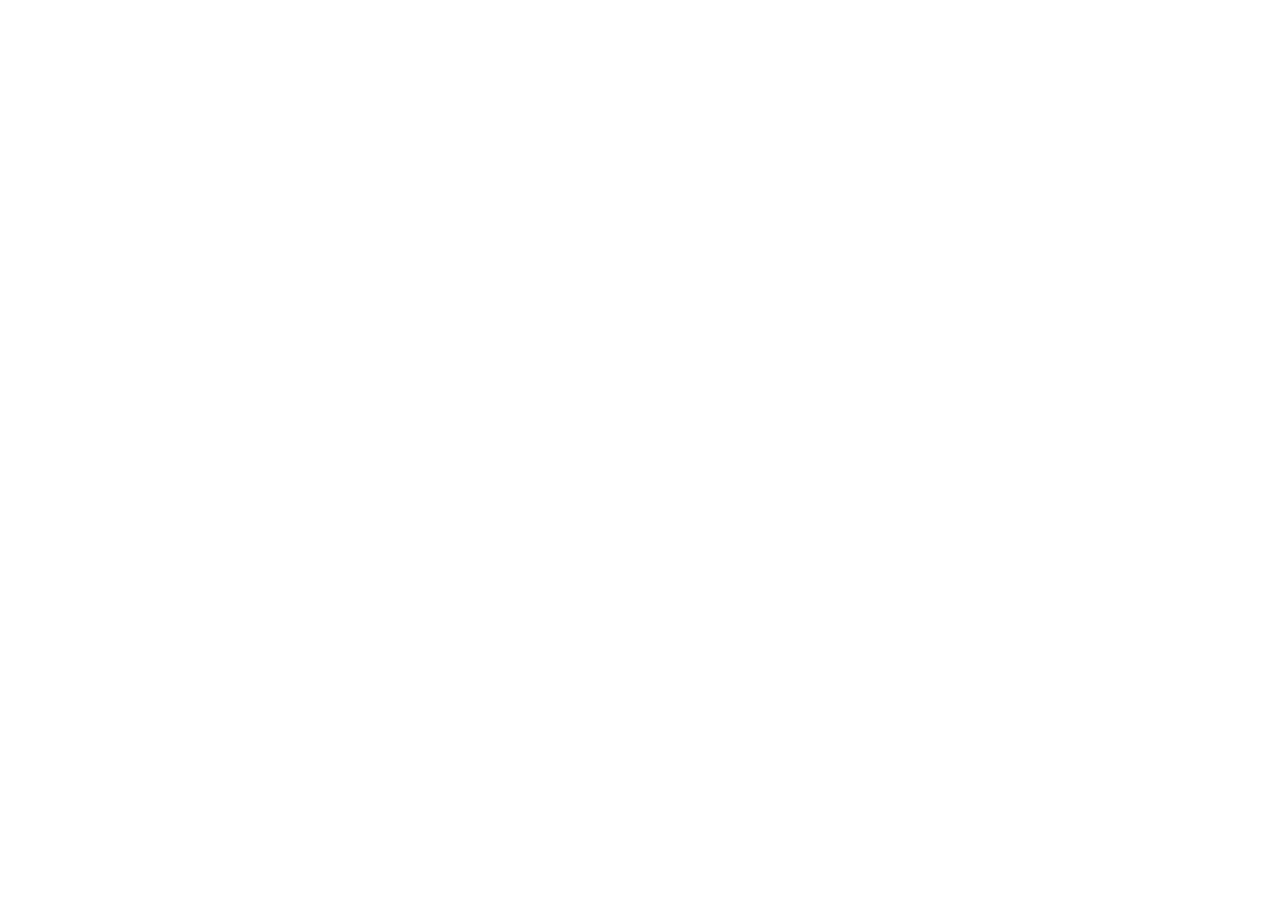
==== index.html @ 905282e5 "update" ====
<!DOCTYPE html>
<html lang="en">
<head>
    <meta charset="UTF-8">
    <meta name="viewport" content="width=device-width, initial-scale=1.0">
    <title>WayFinder</title>
    <link rel="stylesheet" href="index.css">
   <link rel="icon"
        type="image/png"
        href="/WayFinder/ImgLab/Favicon.png">
    <link rel="preconnect" href="https://fonts.googleapis.com">
<link rel="preconnect" href="https://fonts.gstatic.com" crossorigin>
<link href="https://fonts.googleapis.com/css2?family=Courgette&family=Libre+Baskerville:ital,wght@0,400..700;1,400..700&family=Oswald:wght@200..700&family=Playwrite+GB+J:ital,wght@0,100..400;1,100..400&family=Plus+Jakarta+Sans:ital,wght@0,200..800;1,200..800&family=Poppins:ital,wght@0,100;0,200;0,300;0,400;0,500;0,600;0,700;0,800;0,900;1,100;1,200;1,300;1,400;1,500;1,600;1,700;1,800;1,900&family=Roboto:ital,wght@0,100..900;1,100..900&family=Source+Code+Pro:ital,wght@0,200..900;1,200..900&display=swap" rel="stylesheet">      

</head>
<body>
    <header>
        
    </header>

    
</body>
</html>
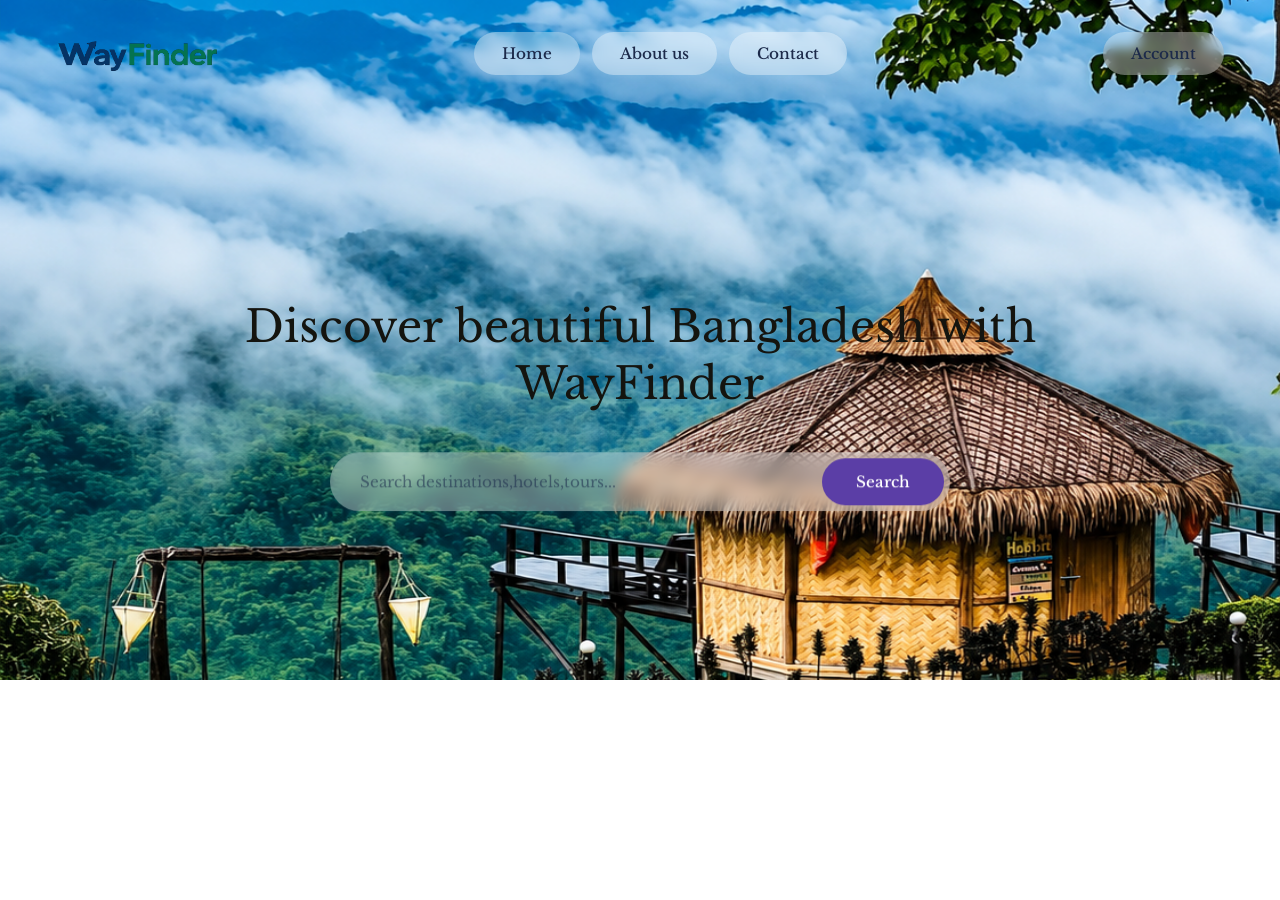
==== commit 02d0a701: "update" ====
--- a/index.html
+++ b/index.html
@@ -15,7 +15,30 @@
 </head>
 <body>
     <header>
+        <section class="hero">
+        <img src="ImgLab/HeroWayFinder.png" alt="Hero Image" class="hero-image">
+        <nav class="navbar">
+            <div class="logo">
+                <img src="ImgLab/WayFinder.png">
+            </div>
+            <ul class="nav-links">
+                <li><a href="#" class="active">Home</a></li>
+                <li><a href="#">About us</a></li>
+                <li><a href="#">Contact</a></li>
+                
+            </ul>
+            <a href="#" class="account-btn">Account</a>
+        </nav>
+
+        <div class="hero-content">
+        <h1>Discover beautiful Bangladesh with WayFinder</h1>
+        <form class="search-bar">
+         <input type="text" placeholder="Search destinations,hotels,tours...">
+         <button type="submit">Search</button>
+        </form>
+        </div>
         
+        </section>
     </header>
 
     
--- a/index.css
+++ b/index.css
@@ -0,0 +1,177 @@
+*
+{
+    margin: 0;
+    padding: 0;
+    box-sizing: border-box;
+}
+body
+{
+ font-family: "Libre Baskerville", serif;
+}
+
+.hero
+{
+   position: relative;
+   width: 100%; 
+   height: 90vh;
+   min-height: 620px;
+   overflow: hidden;
+}
+
+.hero-image
+{
+    width: 100%;
+    height: 680px;
+    object-position: center 50%;
+    display: block;
+}
+
+.navbar
+{
+  position:absolute;
+  top:0;
+  left: 0;
+  width: 100%;
+  display: flex; 
+  align-items: center; 
+  justify-content: space-between;
+  padding: 32px 56px;
+  z-index:10;
+  
+}
+
+.logo 
+{
+ display: flex;
+ align-items: center;
+ 
+}
+
+.logo img
+{
+ height: 36px;
+ width: auto;
+ display: block;
+}
+.nav-links
+{
+ display: flex;
+ align-items: center;
+ gap:12px;
+list-style: none;
+}
+.nav-links li a
+{
+ display: inline-block;
+ padding: 12px 28px;
+ border-radius: 999px;
+ background:rgba(255,255,255,0.35);
+ backdrop-filter: blur(6px);
+ -webkit-backdrop-filter: blur(6px);
+ color: #1c2a4a;
+ text-decoration: none;
+font-family: "Libre Baskerville", serif;
+font-weight: 500;
+font-size: 0.95rem;
+transition:background 0.25s ease;
+}
+.nav-links li a:hover
+{
+    background: rgba(255,255,255,0.55);
+}
+
+.nav-links li a:active
+{
+    background: rgba(255,255,255,0.55);
+}
+.account-btn
+{
+  display: inline-block;
+ padding: 12px 28px;
+ border-radius: 999px;
+ background:rgba(255,255,255,0.35);
+ backdrop-filter: blur(6px);
+ -webkit-backdrop-filter: blur(6px);
+ color: #1c2a4a;
+ text-decoration: none;
+font-family: "Libre Baskerville", serif;
+font-weight: 500;
+font-size: 0.95rem;
+transition:background 0.25s ease;
+}
+.account-btn:hover
+{
+   background: rgba(255,255,255,0.55);
+}
+.hero-content
+{ 
+  position: absolute;
+  top:50%;
+  left:50%;
+  transform: translate(-50%,-50%);
+  width: 100%;
+ max-width: 900px;
+ text-align: center;
+ padding: 0 24px;
+ z-index: 5;
+
+
+}
+.hero-content h1
+{
+ font-family: "Libre Baskerville", serif;
+ color: #14140f;
+ font-weight: 400;
+ font-size: 2.75rem;
+ line-height: 1.3;
+ margin-bottom: 40px;
+
+}
+.search-bar
+{
+  display: flex;
+  align-items: center;
+  max-width: 620px;
+  margin: 0 auto;
+  background:rgba(255,255,255,0.35);
+ backdrop-filter: blur(8px);
+ -webkit-backdrop-filter: blur(8px);
+ border-radius: 999px;
+ padding:6px;
+ 
+}
+.search-bar input
+{
+ flex: 1;
+ border:none;
+ outline: none;
+ background: transparent;
+ padding: 14px 24px;
+ font-family: "Libre Baskerville", serif;
+font-size: 0.95rem;
+color:#1c2a4a;
+}
+.search-bar input::placeholder
+{
+    color: rgba(28,42,74,0.55);
+}
+
+.search-bar button
+{
+    border: none;
+    cursor: pointer;
+    background:#5b3ea6;
+    color: #ffffff;
+    font-family: "Libre Baskerville", serif;
+    font-weight: 500;
+    font-size:0.95rem;
+    padding: 14px 34px;
+    border-radius: 999px; 
+    transition:background 0.25s ease;
+    
+}
+
+.search-bar button:hover
+{
+    background-color: #4d3390;
+}
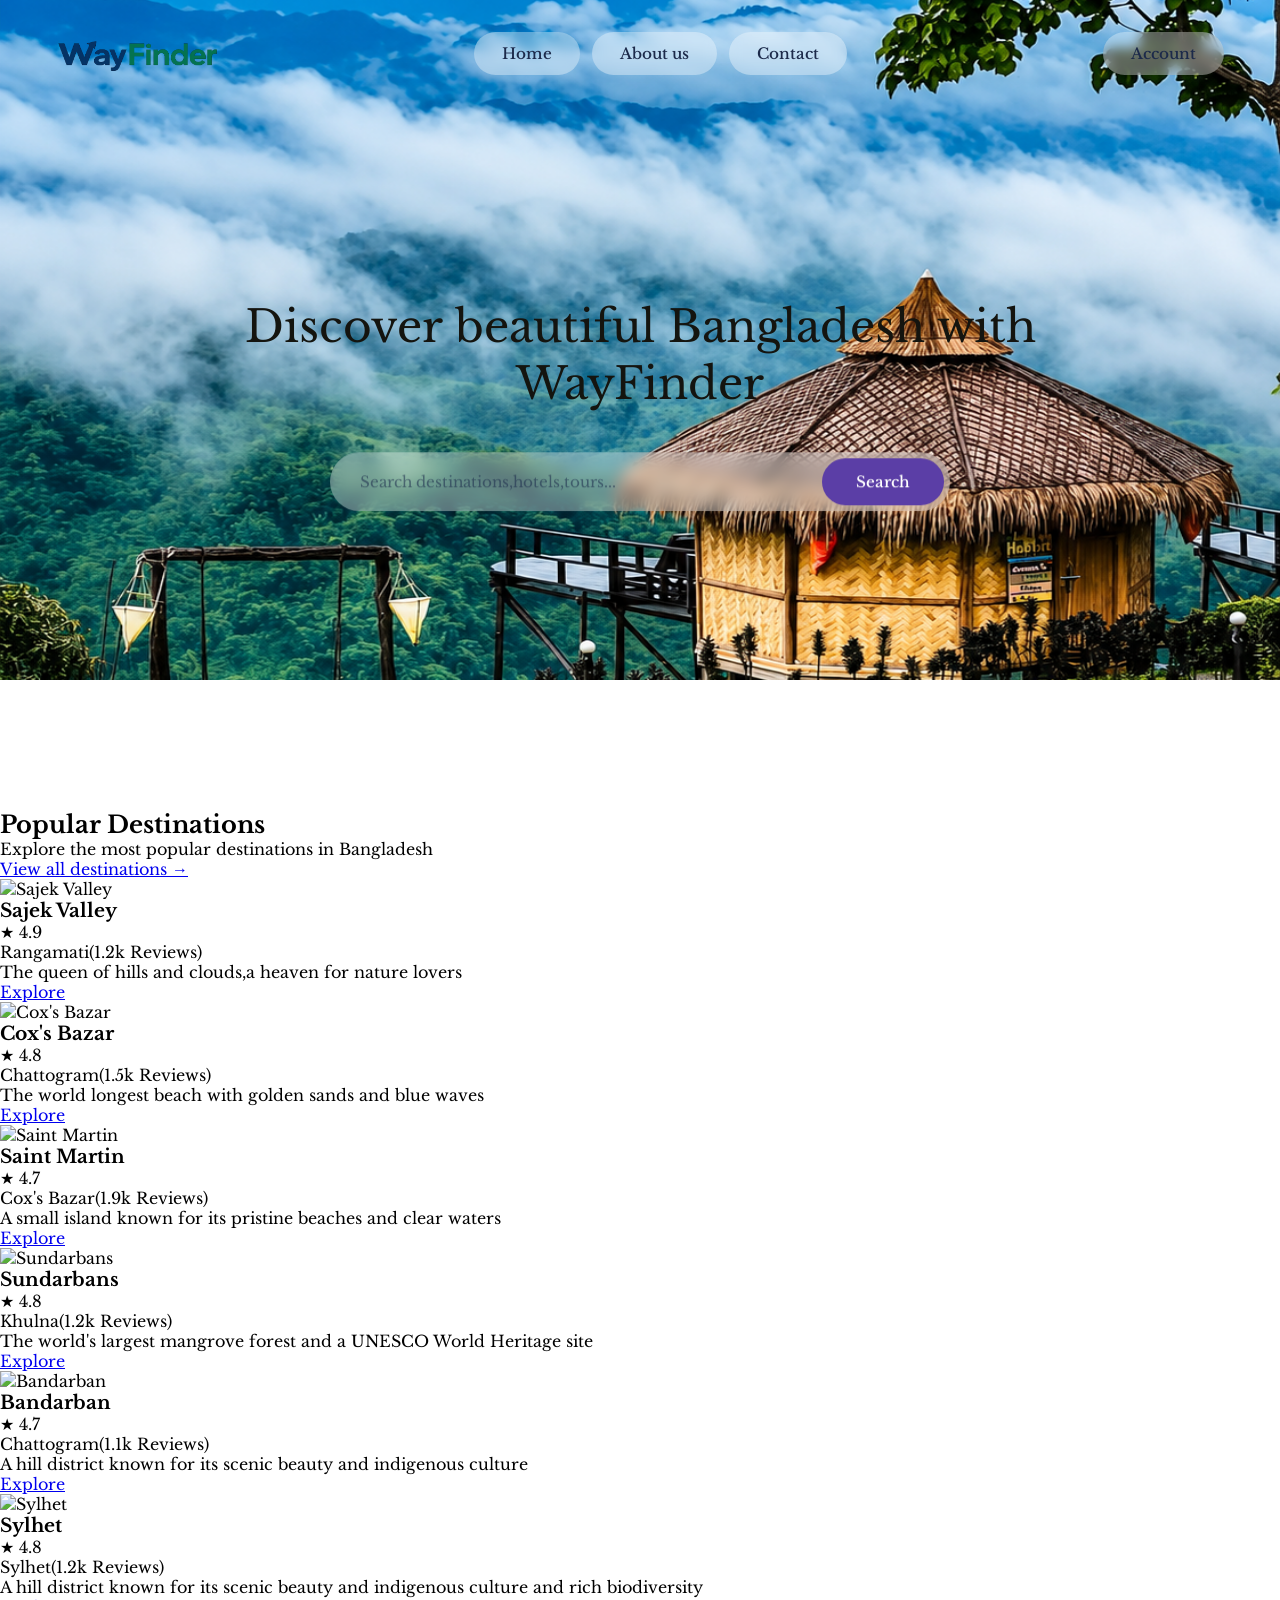
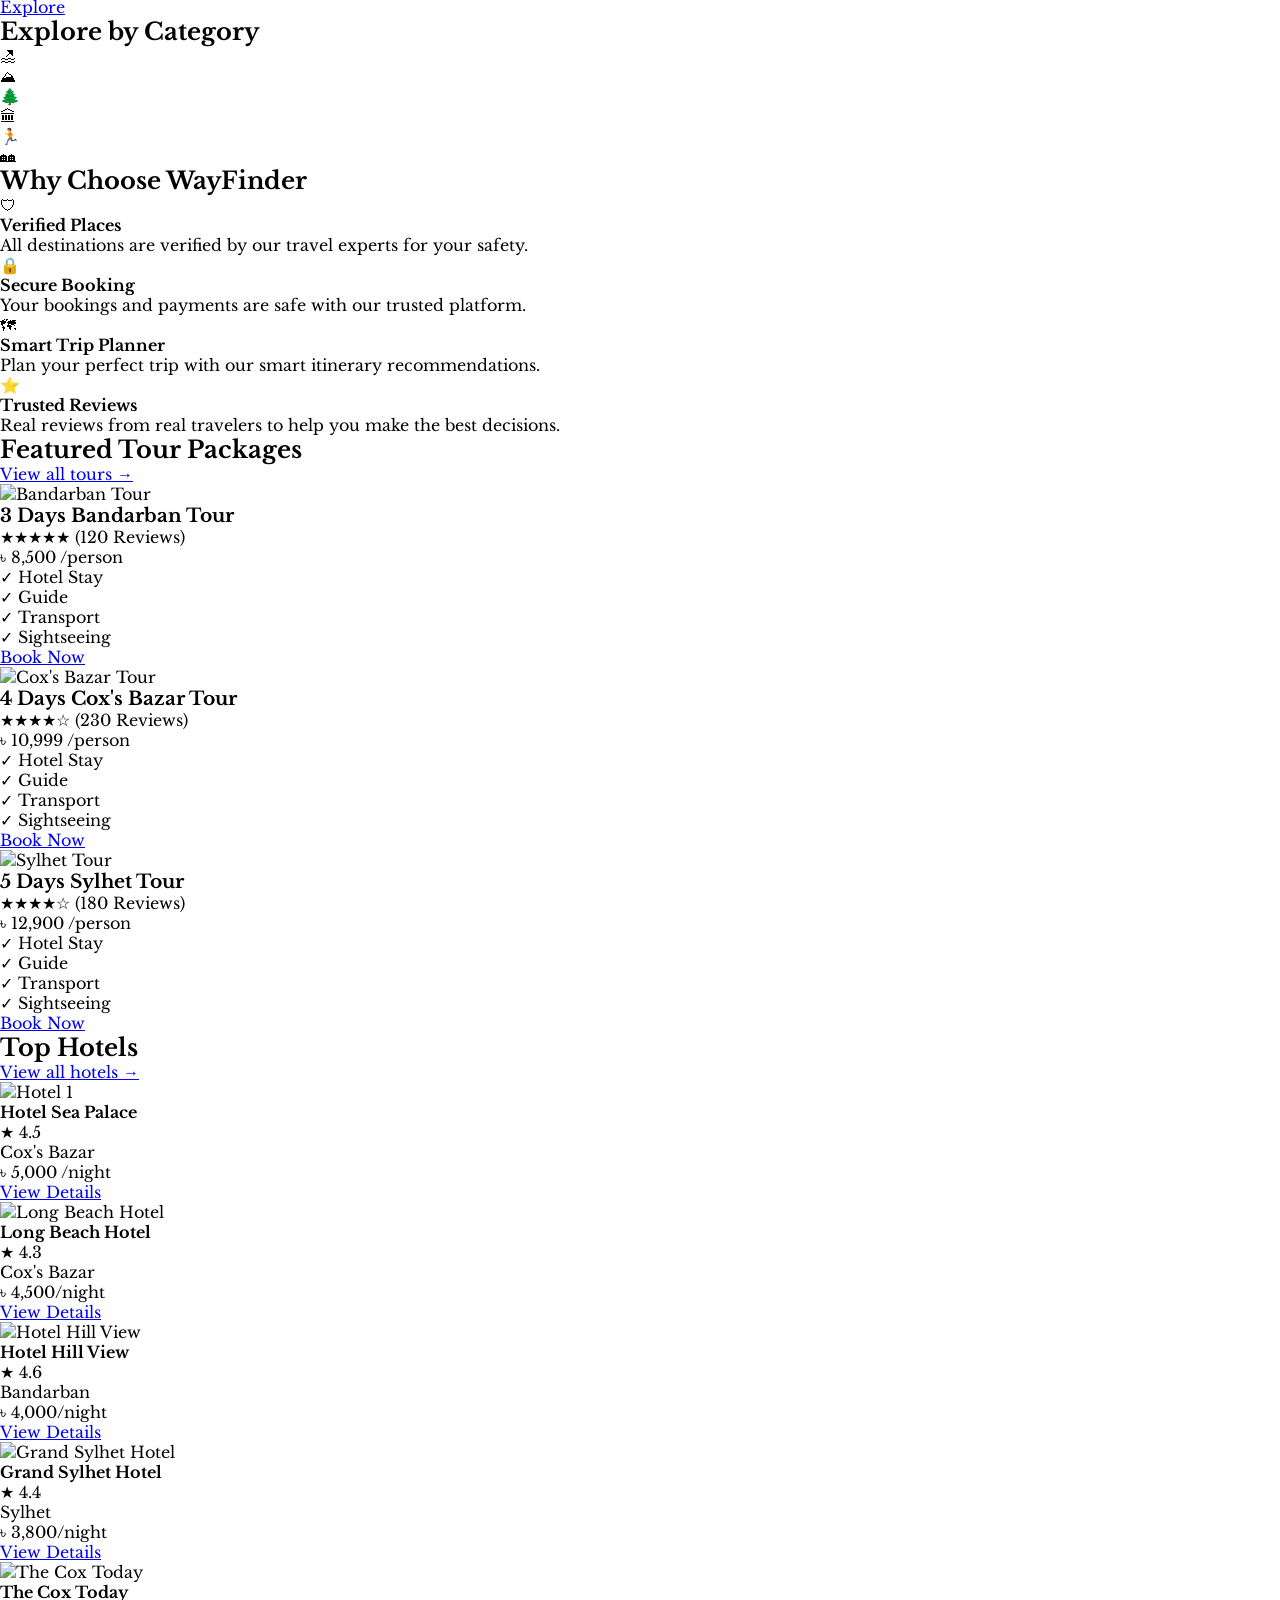
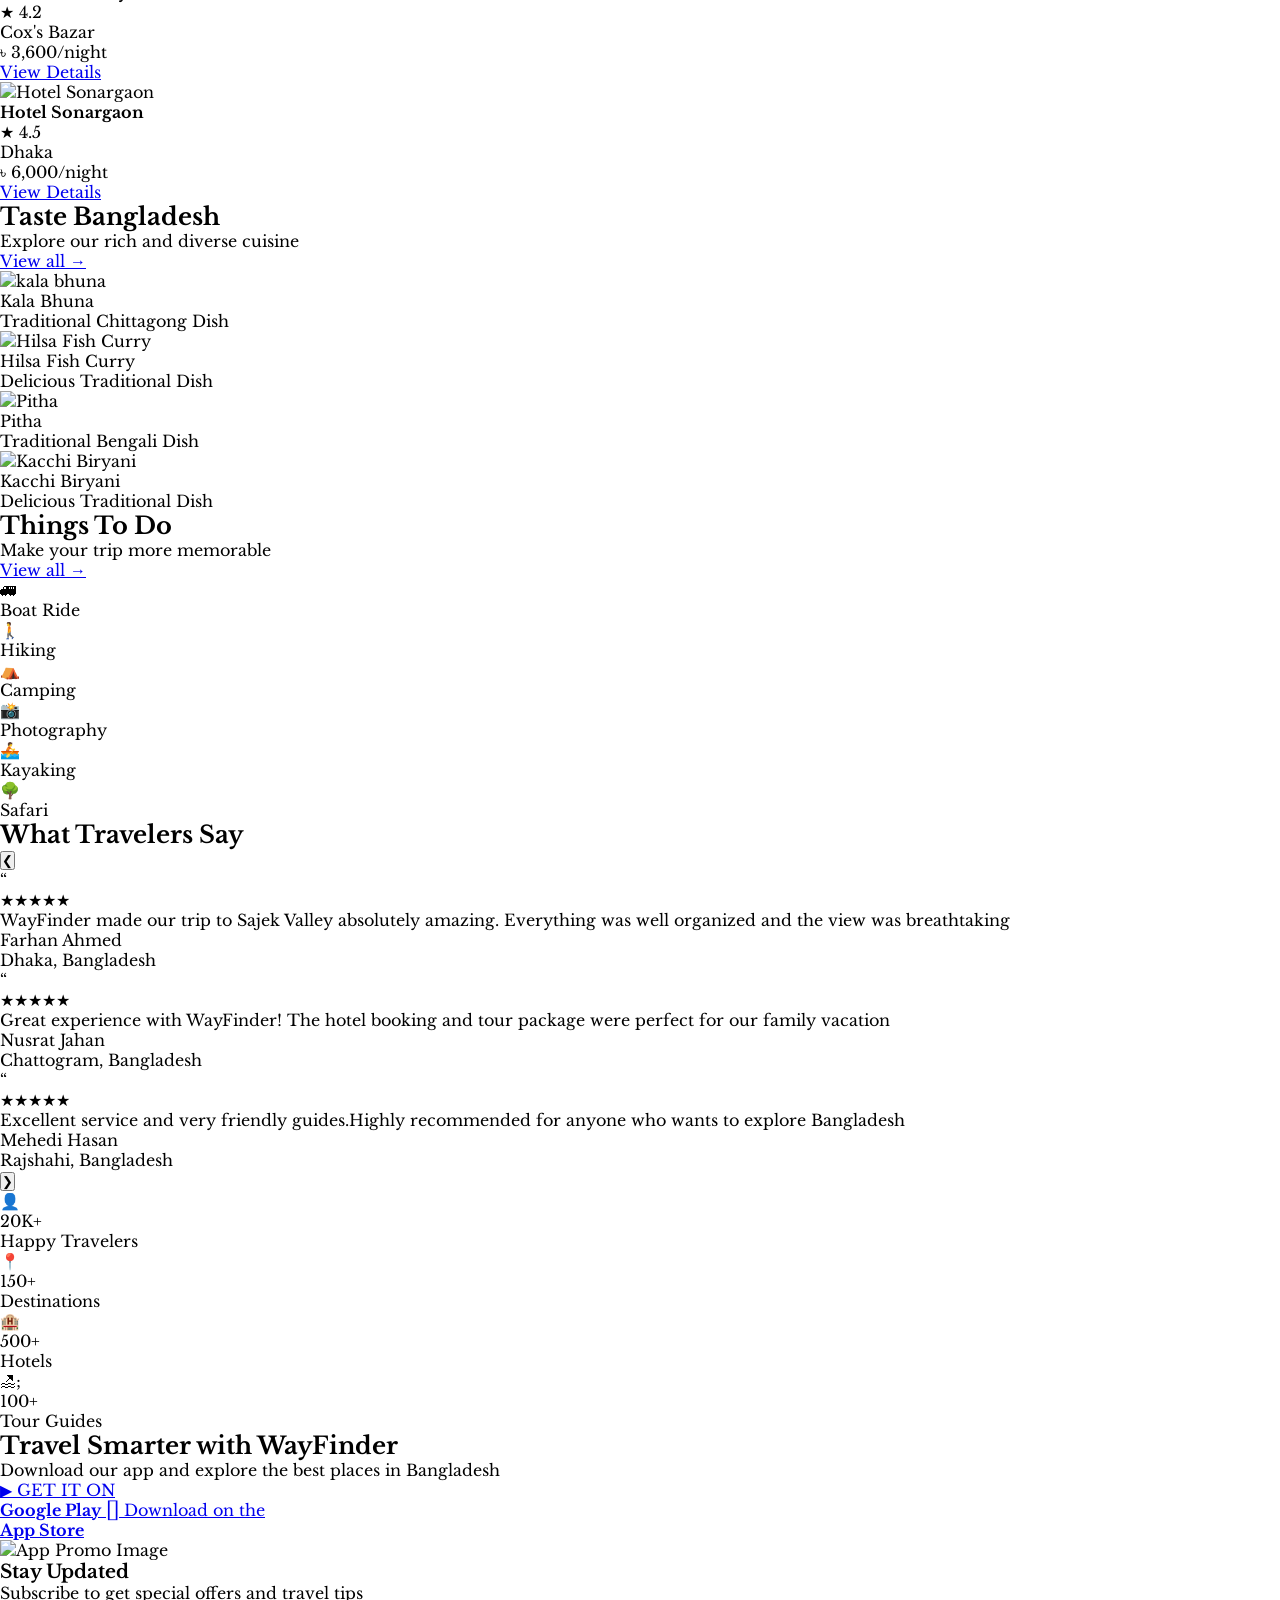
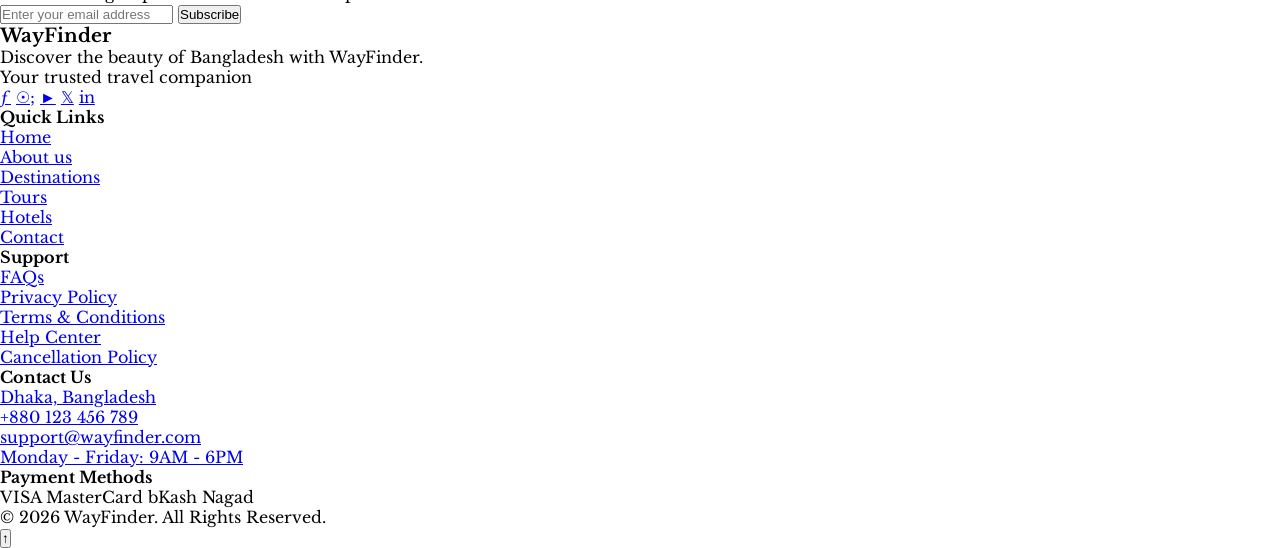
==== commit 4ef8be82: "update" ====
--- a/index.html
+++ b/index.html
@@ -41,6 +41,643 @@
         </section>
     </header>
 
+
+    <main>
+        <!--Popular Destinations-->
+         
+      <section class="destinations">
+            <div class="section-heading">
+            <div>
+                <h2>Popular Destinations</h2>
+                <p>Explore the most popular destinations in Bangladesh</p>
+            </div>
+            <a href="#" class="view-all" >View all destinations &rarr;</a> 
+            </div>
+            
+            <div class="destination-grid">
+                <!-- Sajek -->
+                <article class="destination-card">
+                 <img src="ImgLab/SajekValley.png" alt="Sajek Valley"> 
+                 <div class="destination-info">
+                    <div class="destination-title-row">
+                        <h3>Sajek Valley</h3>
+                        <span class="rating">&#9733; 4.9</span>
+                    </div>
+                    <p class="location">Rangamati<span class ="reviews">(1.2k Reviews)</span></p>
+                    <p class="desc">The queen of hills and clouds,a heaven for nature lovers </p>  
+                    <a href="#" class="btn-pill">Explore</a>
+                 </div>
+                 </article>
+                 
+                 
+                  <!-- Cox's Bazar -->
+                 <article class="destination-card">
+                 <img src="ImgLab/Cox'sBazar.png" alt="Cox's Bazar"> 
+                 <div class="destination-info">
+                    <div class="destination-title-row">
+                        <h3>Cox's Bazar</h3>
+                        <span class="rating">&#9733; 4.8</span>
+                    </div>
+                    <p class="location">Chattogram<span class ="reviews">(1.5k Reviews)</span></p>
+                    <p class="desc">The world longest beach with golden sands and blue waves </p>  
+                    <a href="#" class="btn-pill">Explore</a>
+                 </div>
+                 </article>
+
+                 <!-- Saint Martin -->
+                  <article class="destination-card">
+                 <img src="ImgLab/SaintMartin.png" alt="Saint Martin"> 
+                 <div class="destination-info">
+                    <div class="destination-title-row">
+                        <h3>Saint Martin</h3>
+                        <span class="rating">&#9733; 4.7</span>
+                    </div>
+                    <p class="location">Cox's Bazar<span class ="reviews">(1.9k Reviews)</span></p>
+                    <p class="desc">A small island known for its pristine beaches and clear waters </p>  
+                    <a href="#" class="btn-pill">Explore</a>
+                 </div>
+                 </article>
+
+                 <!-- Sundarbans -->
+                  <article class="destination-card">
+                 <img src="ImgLab/Sundarbans.png" alt="Sundarbans"> 
+                 <div class="destination-info">
+                    <div class="destination-title-row">
+                        <h3>Sundarbans</h3>
+                        <span class="rating">&#9733; 4.8</span>
+                    </div>
+                    <p class="location">Khulna<span class ="reviews">(1.2k Reviews)</span></p>
+                    <p class="desc">The world's largest mangrove forest and a UNESCO World Heritage site </p>  
+                    <a href="#" class="btn-pill">Explore</a>
+                 </div>
+                 </article>
+
+                 <!-- Bandarban -->
+                  <article class="destination-card">
+                 <img src="ImgLab/Bandarban.png" alt="Bandarban"> 
+                 <div class="destination-info">
+                    <div class="destination-title-row">
+                        <h3>Bandarban</h3>
+                        <span class="rating">&#9733; 4.7</span>
+                    </div>
+                    <p class="location">Chattogram<span class ="reviews">(1.1k Reviews)</span></p>
+                    <p class="desc">A hill district known for its scenic beauty and indigenous culture </p>  
+                    <a href="#" class="btn-pill">Explore</a>
+                 </div>
+                 </article>
+
+                    <!-- Sylhet -->
+                  <article class="destination-card">
+                 <img src="ImgLab/Sylhet.png" alt="Sylhet"> 
+                 <div class="destination-info">
+                    <div class="destination-title-row">
+                        <h3>Sylhet</h3>
+                        <span class="rating">&#9733; 4.8</span>
+                    </div>
+                    <p class="location">Sylhet<span class ="reviews">(1.2k Reviews)</span></p>
+                    <p class="desc">A hill district known for its scenic beauty and indigenous culture and rich         
+                    biodiversity</p>  
+                    <a href="#" class="btn-pill">Explore</a>
+                 </div>
+                 </article>
+             </div>
+      </section>
+
+
+
+
+      <!-- Explore -->
+      <section class="categories">
+        <h2 class="center-heading">Explore by Category</h2>
+          <div class="categories-grid">
+            <div class="category-item">
+               <div class="category-icon icon-beach">&#127958;</div> 
+            </div>
+
+            <div class="categories-grid">
+            <div class="category-item">
+               <div class="category-icon icon-mountain">&#9968;</div> 
+            </div>
+
+            <div class="categories-grid">
+            <div class="category-item">
+               <div class="category-icon icon-forest">&#127794;</div> 
+            </div>
+
+            <div class="categories-grid">
+            <div class="category-item">
+               <div class="category-icon icon-waterfall">&#127963;</div> 
+            </div>
+
+            <div class="categories-grid">
+            <div class="category-item">
+               <div class="category-icon icon-adventure">&#127939;</div> 
+            </div>
+
+            <div class="categories-grid">
+            <div class="category-item">
+               <div class="category-icon icon-religious">&#127960;</div> 
+            </div>
+           </div>
+     </section>
+
+
+     <section class="why-choose">
+            <h2 class="center-heading">Why Choose WayFinder</h2>
+            <div class="why-grid">
+                <div class="why-item">
+                    <div class="why-icon icon-verified">&#128737;</div>
+                    <div>
+                        <h4>Verified Places</h4>
+                        <p>All destinations are verified by our travel experts for your safety.</p>
+                    </div>
+                </div>
+                <div class="why-item">
+                    <div class="why-icon icon-secure">&#128274;</div>
+                    <div>
+                        <h4>Secure Booking</h4>
+                        <p>Your bookings and payments are safe with our trusted platform.</p>
+                    </div>
+                </div>
+                <div class="why-item">
+                    <div class="why-icon icon-planner">&#128506;</div>
+                    <div>
+                        <h4>Smart Trip Planner</h4>
+                        <p>Plan your perfect trip with our smart itinerary recommendations.</p>
+                    </div>
+                </div>
+                <div class="why-item">
+                    <div class="why-icon icon-trusted">&#11088;</div>
+                    <div>
+                        <h4>Trusted Reviews</h4>
+                        <p>Real reviews from real travelers to help you make the best decisions.</p>
+                    </div>
+                </div>
+            </div>
+        </section>
+
+        <!-- Feature tour Package -->
+        <section class="tours">
+            <div class="section-heading">
+            <h2>Featured Tour Packages</h2>
+            <a href="#" class="view-all">View all tours &rarr;</a>   
+            </div>
+
+            
+            <div class="tours-grid">
+              <article class="tour-card">
+                 <img src="" alt="Bandarban Tour">
+                 <div class="tour-info">
+                 <h3>3 Days Bandarban Tour</h3>
+                   <p class="rating">&#9733;&#9733;&#9733;&#9733;&#9733; <span class="reviews">(120 Reviews)</span></p>
+                   <p class="price">&#2547; 8,500 <span>/person</span></p>
+                    <ul class="tour-features">
+                        <li>&#10003; Hotel Stay</li>
+                        <li>&#10003; Guide</li>
+                        <li>&#10003; Transport</li>
+                        <li>&#10003; Sightseeing</li> 
+                    </ul>
+                    <a href="#" class="btn-pill">Book Now</a>
+                 </div>
+                </article>  
+
+               <article class="tour-card tour-card-wide">
+                    <img src="" alt="Cox's Bazar Tour">
+                    <div class="tour-info">
+                        <h3>4 Days Cox's Bazar Tour</h3>
+                        <p class="rating">&#9733;&#9733;&#9733;&#9733;&#9734; <span class="reviews">(230 Reviews)</span></p>
+                        <p class="price">&#2547; 10,999 <span>/person</span></p>
+                        <ul class="tour-features">
+                            <li>&#10003; Hotel Stay</li>
+                            <li>&#10003; Guide</li>
+                            <li>&#10003; Transport</li>
+                            <li>&#10003; Sightseeing</li>
+                        </ul>
+                        <a href="#" class="btn-pill">Book Now</a>
+                    </div>
+                    
+                </article>
+
+                  <article class="tour-card">
+                    <img src="" alt="Sylhet Tour">
+                    <div class="tour-info">
+                        <h3>5 Days Sylhet Tour</h3>
+                        <p class="rating">&#9733;&#9733;&#9733;&#9733;&#9734; <span class="reviews">(180 Reviews)</span></p>
+                        <p class="price">&#2547; 12,900 <span>/person</span></p>
+                        <ul class="tour-features">
+                            <li>&#10003; Hotel Stay</li>
+                            <li>&#10003; Guide</li>
+                            <li>&#10003; Transport</li>
+                            <li>&#10003; Sightseeing</li>
+                        </ul>
+                        <a href="#" class="btn-pill">Book Now</a>
+                    </div>
+                </article>
+
+            </div>
+        </section>
+        
+         <section class="hotels">
+            <div class="section-heading">
+            <h2>Top Hotels</h2>
+            <a href="#" class="view-all">View all hotels &rarr;</a>
+            </div>
+
+            <div class ="hotel-grid">
+
+                <article class="hotel-card">
+                    <img src="" alt="Hotel 1">
+                    <div class="hotel-info">
+                    <div class="hotel-title-row">
+                        <h4>Hotel Sea Palace</h4>
+                        <span class="rating">&#9733; 4.5</span>
+                    </div>
+                        <p class="location">Cox's Bazar</p>
+                        <div class="hotel-bottom-row">
+                        <p class="price">&#2547; 5,000 <span>/night</span></p>
+                        <a href="#" class="btn-outline">View Details</a>
+                    </div>
+                    </div>
+                    </article>
+                    
+                    <article class="hotel-card">
+                    <img src="" alt="Long Beach Hotel">
+                    <div class="hotel-info">
+                        <div class="hotel-title-row">
+                            <h4>Long Beach Hotel</h4>
+                            <span class="rating">&#9733; 4.3</span>
+                        </div>
+                        <p class="location">Cox's Bazar</p>
+                        <div class="hotel-bottom-row">
+                            <p class="price">&#2547; 4,500<span>/night</span></p>
+                            <a href="#" class="btn-outline">View Details</a>
+                        </div>
+                    </div>
+                </article>
+ 
+                <article class="hotel-card">
+                    <img src="" alt="Hotel Hill View">
+                    <div class="hotel-info">
+                        <div class="hotel-title-row">
+                            <h4>Hotel Hill View</h4>
+                            <span class="rating">&#9733; 4.6</span>
+                        </div>
+                        <p class="location">Bandarban</p>
+                        <div class="hotel-bottom-row">
+                            <p class="price">&#2547; 4,000<span>/night</span></p>
+                            <a href="#" class="btn-outline">View Details</a>
+                        </div>
+                    </div>
+                </article>
+ 
+                <article class="hotel-card">
+                    <img src="" alt="Grand Sylhet Hotel">
+                    <div class="hotel-info">
+                        <div class="hotel-title-row">
+                            <h4>Grand Sylhet Hotel</h4>
+                            <span class="rating">&#9733; 4.4</span>
+                        </div>
+                        <p class="location">Sylhet</p>
+                        <div class="hotel-bottom-row">
+                            <p class="price">&#2547; 3,800<span>/night</span></p>
+                            <a href="#" class="btn-outline">View Details</a>
+                        </div>
+                    </div>
+                </article>
+ 
+                <article class="hotel-card">
+                    <img src="" alt="The Cox Today">
+                    <div class="hotel-info">
+                        <div class="hotel-title-row">
+                            <h4>The Cox Today</h4>
+                            <span class="rating">&#9733; 4.2</span>
+                        </div>
+                        <p class="location">Cox's Bazar</p>
+                        <div class="hotel-bottom-row">
+                            <p class="price">&#2547; 3,600<span>/night</span></p>
+                            <a href="#" class="btn-outline">View Details</a>
+                        </div>
+                    </div>
+                </article>
+ 
+                <article class="hotel-card">
+                    <img src="" alt="Hotel Sonargaon">
+                    <div class="hotel-info">
+                        <div class="hotel-title-row">
+                            <h4>Hotel Sonargaon</h4>
+                            <span class="rating">&#9733; 4.5</span>
+                        </div>
+                        <p class="location">Dhaka</p>
+                        <div class="hotel-bottom-row">
+                            <p class="price">&#2547; 6,000<span>/night</span></p>
+                            <a href="#" class="btn-outline">View Details</a>
+                        </div>
+                    </div>
+                </article>
+            </div>
+        </section>
+
+        <!-- Food + Things -->
+        <section class="split-section">
+            <div class="taste-bangladesh">
+                <div class="section-heading">
+                    <h2>Taste Bangladesh</h2>
+                    <p>Explore our rich and diverse cuisine</p>
+
+                </div>
+                <a href="#" class="view-all">View all &rarr;</a>
+            </div class="food-grid">
+                <div class="food-item">
+                  <img src="" alt="kala bhuna">
+                  <p>Kala Bhuna</p>
+                  <span>Traditional Chittagong Dish</span>
+               </div>
+               
+                <div class="food-item">
+                  <img src="" alt="Hilsa Fish Curry">
+                  <p>Hilsa Fish Curry</p>
+                  <span>Delicious Traditional Dish</span>
+               </div>
+               
+                <div class="food-item">
+                  <img src="" alt="Pitha">
+                  <p>Pitha</p>
+                  <span>Traditional Bengali Dish</span>
+                </div>
+
+                <div class="food-item">
+                  <img src="" alt="Kacchi Biryani">
+                  <p>Kacchi Biryani</p>
+                  <span>Delicious Traditional Dish</span>
+                </div>
+
+
+                </div>
+
+             </div>
+
+            
+            <div class="things-to-do">
+                <div class="section-heading">
+                    <div>
+                        <h2>Things To Do</h2>
+                        <p>Make your trip more memorable</p>
+                    </div>
+                <a href="#" class="view-all">View all &rarr;</a>
+                </div>
+
+            <div class="activity-grid">
+
+                    <div class="activity-item">
+                        <div class="activity-icon icon-boat">&#128754;</div>
+                        <p>Boat Ride</p>
+                    </div>
+                    
+                    <div class="activity-item">
+                        <div class="activity-icon icon-hiking">&#128694;</div>
+                        <p>Hiking</p>
+                    </div>
+
+                    <div class="activity-item">
+                        <div class="activity-icon icon-camping">&#9978;</div>
+                        <p>Camping</p>
+                    </div>
+
+                    <div class="activity-item">
+                        <div class="activity-icon icon-photo">&#128248;</div>
+                        <p>Photography</p>
+                    </div>
+
+                    <div class="activity-item">
+                        <div class="activity-icon icon-kayak">&#128675;</div>
+                        <p>Kayaking</p>
+                    </div>
+
+                    <div class="activity-item">
+                        <div class="activity-icon icon-safari">&#127795;</div>
+                        <p>Safari</p>
+                    </div>
+                </div>
+                </div>
+        </section>
+
+        <!-- Traveler says -->
+        <section class="testimonials">
+            <h2 class="center-heading">What Travelers Say</h2>
+            
+            <div class="testimonials-wrap">
+            <button class="carousel-arrow arrow-left" aria-label="Previous">&#10094;</button>
+            
+            <div class="testimonials-grid">
+            <article class="testimonial-card">
+            <span class="quote-mark">&#8220;</span>
+            <p class="stars">&#9733;&#9733;&#9733;&#9733;&#9733;</p>
+            <p class="testimonial-text">WayFinder made our trip to Sajek Valley absolutely amazing. Everything was well       
+            organized and the view was breathtaking</p>
+            <div class="testimonial-author">
+             <div class="avatar"></div>
+             <div>
+                <p class="name">Farhan Ahmed</p>
+                <p class="author-location">Dhaka, Bangladesh</p>
+             </div>
+            </div>
+            </article>
+
+              <article class="testimonial-card">
+            <span class="quote-mark">&#8220;</span>
+            <p class="stars">&#9733;&#9733;&#9733;&#9733;&#9733;</p>
+            <p class="testimonial-text">Great experience with WayFinder! The hotel booking and tour package were perfect for 
+            our family vacation</p>
+            <div class="testimonial-author">
+             <div class="avatar"></div>
+             <div>
+                <p class="name">Nusrat Jahan</p>
+                <p class="author-location">Chattogram, Bangladesh</p>
+             </div>
+            </div>
+            </article>
+
+
+              <article class="testimonial-card">
+            <span class="quote-mark">&#8220;</span>
+            <p class="stars">&#9733;&#9733;&#9733;&#9733;&#9733;</p>
+            <p class="testimonial-text">Excellent service and very friendly guides.Highly recommended for anyone who wants to 
+            explore Bangladesh</p>
+            <div class="testimonial-author">
+             <div class="avatar"></div>
+             <div>
+                <p class="name">Mehedi Hasan</p>
+                <p class="author-location">Rajshahi, Bangladesh</p>
+             </div>
+            </div>
+            </article>
+            </div>
+            <button class="carousel-arrow arrow-right" aria-label="Next">&#10095;</button>
+            </div>
+            <div class="carousel-dots">
+                <span class="dot active"></span>
+                <span class="dot"></span>
+                <span class="dot"></span>
+            </div>
+
+        </section>
+
+        <!--Status Bar-->
+
+        <section class="stats-bar">
+            <div class="stat-item">
+
+                 <span class="stat-icon">&#128100;</span>
+
+            <div>
+                    <p class="stat-number">20K+</p>
+                    <p class="stat-label">Happy Travelers</p>  
+            </div>
+            </div>
+
+            <div class="stat-item">
+
+                 <span class="stat-icon">&#128205;</span>
+
+            <div>
+                    <p class="stat-number">150+</p>
+                    <p class="stat-label">Destinations</p>
+            </div>
+            </div>
+
+            <div class="stat-item">
+
+                 <span class="stat-icon">&#127976;</span>
+
+            <div>
+                    <p class="stat-number">500+</p>
+                    <p class="stat-label">Hotels</p> 
+            </div>
+            </div>
+
+            <div class="stat-item">
+
+                 <span class="stat-icon">&#127958;;</span>
+
+            <div>
+                    <p class="stat-number">100+</p>
+                    <p class="stat-label">Tour Guides</p>
+            </div>
+            </div>
+
+      </section>
+
+      <!-- App Promo-->
+
+      <section class="app-promo">
+        <div class="app-promo-text">
+            <h2>Travel Smarter with WayFinder</h2>
+            <p>Download our app and explore the best  places in 
+            Bangladesh</p>
+
+            <div class="store-buttons">
+                <a href="#" class="store-btn">
+                <span >&#9654;</span>
+                <span>GET IT ON<br><strong>Google Play</strong></span>
+                </a>
+                
+                <a href="#" class="store-btn ">
+                    <span >&#63743;</span>
+                    <span>Download on the<br><strong>App Store</strong></span>
+                </a>
+                
+            </div>   
+            
+        </div>
+
+        <div class="app-promo-image">
+            <img src="ImgLab/AppPromo.png" alt="App Promo Image">
+        </div>
+     </section>
+
+     <!--Stay Updated-->
+
+     <section class="newsletter">
+        <div class="newsletter-text">
+            <h3>Stay Updated</h3>
+            <p>Subscribe to get special offers and travel tips</p>
+        </div>
+
+        <form class="newsletter-form">
+            <input type="email" placeholder="Enter your email address" >
+            <button type="submit" class="btn-pill">Subscribe</button>
+         
+        </form>
+     </section>
+
+    </main>
     
+
+    <footer class="footer">
+        <div class="footer-grid">
+            
+        <div class="footer-brand">
+         <h3>WayFinder</h3>
+         <p>Discover the beauty of Bangladesh with WayFinder.<br> Your trusted travel companion</p>
+            <div class="footer-social">
+                <a href="#">&#402;</a>
+                <a href="#">&#9737;;</a>
+                <a href="#">&#9658;</a>
+                <a href="#">&#120143;</a>
+                <a href="#">in</a>
+            </div>
+        
+         
+        <div class="footer-col">
+            <h4>Quick Links</h4>
+            <ul>
+                <li><a href="#">Home</a></li>
+                <li><a href="#">About us</a></li>
+                <li><a href="#">Destinations</a></li>
+                <li><a href="#">Tours</a></li>
+                <li><a href="#">Hotels</a></li>
+                <li><a href="#">Contact</a></li>
+            </ul>
+        </div>
+
+        <div class="footer-col">
+            <h4>Support</h4>
+            <ul>
+                <li><a href="#">FAQs</a></li>
+                <li><a href="#">Privacy Policy</a></li>
+                <li><a href="#">Terms &amp; Conditions</a></li>
+                <li><a href="#">Help Center</a></li>
+                <li><a href="#">Cancellation Policy</a></li>
+            </ul>
+        </div>
+
+        <div class="footer-col">
+            <h4>Contact Us</h4>
+            <ul class="contact-list">
+                <li><a href="#">Dhaka, Bangladesh</a></li>
+                <li><a href="#">+880 123 456 789</a></li>
+                <li><a href="#">support@wayfinder.com</a></li>
+                <li><a href="#">Monday - Friday: 9AM - 6PM</a></li>
+            </ul>
+        </div>
+
+         <div class="footer-col">
+            <h4>Payment Methods</h4>
+           <div class="payment-icons">
+                <span class="payment-badge">VISA</span>
+                <span class="payment-badge">MasterCard</span>
+                <span class="payment-badge">bKash</span>
+                <span class="payment-badge">Nagad</span>
+                
+        </div>
+        </div>
+        </div>
+
+        <div class="footer-bottom">
+            <p>&copy; 2026 WayFinder. All Rights Reserved.</p>
+        </div>
+        <button class="scroll-top" aria-label="Scroll to top">&#8593;</button>  
+
+    </footer>
 </body>
 </html>
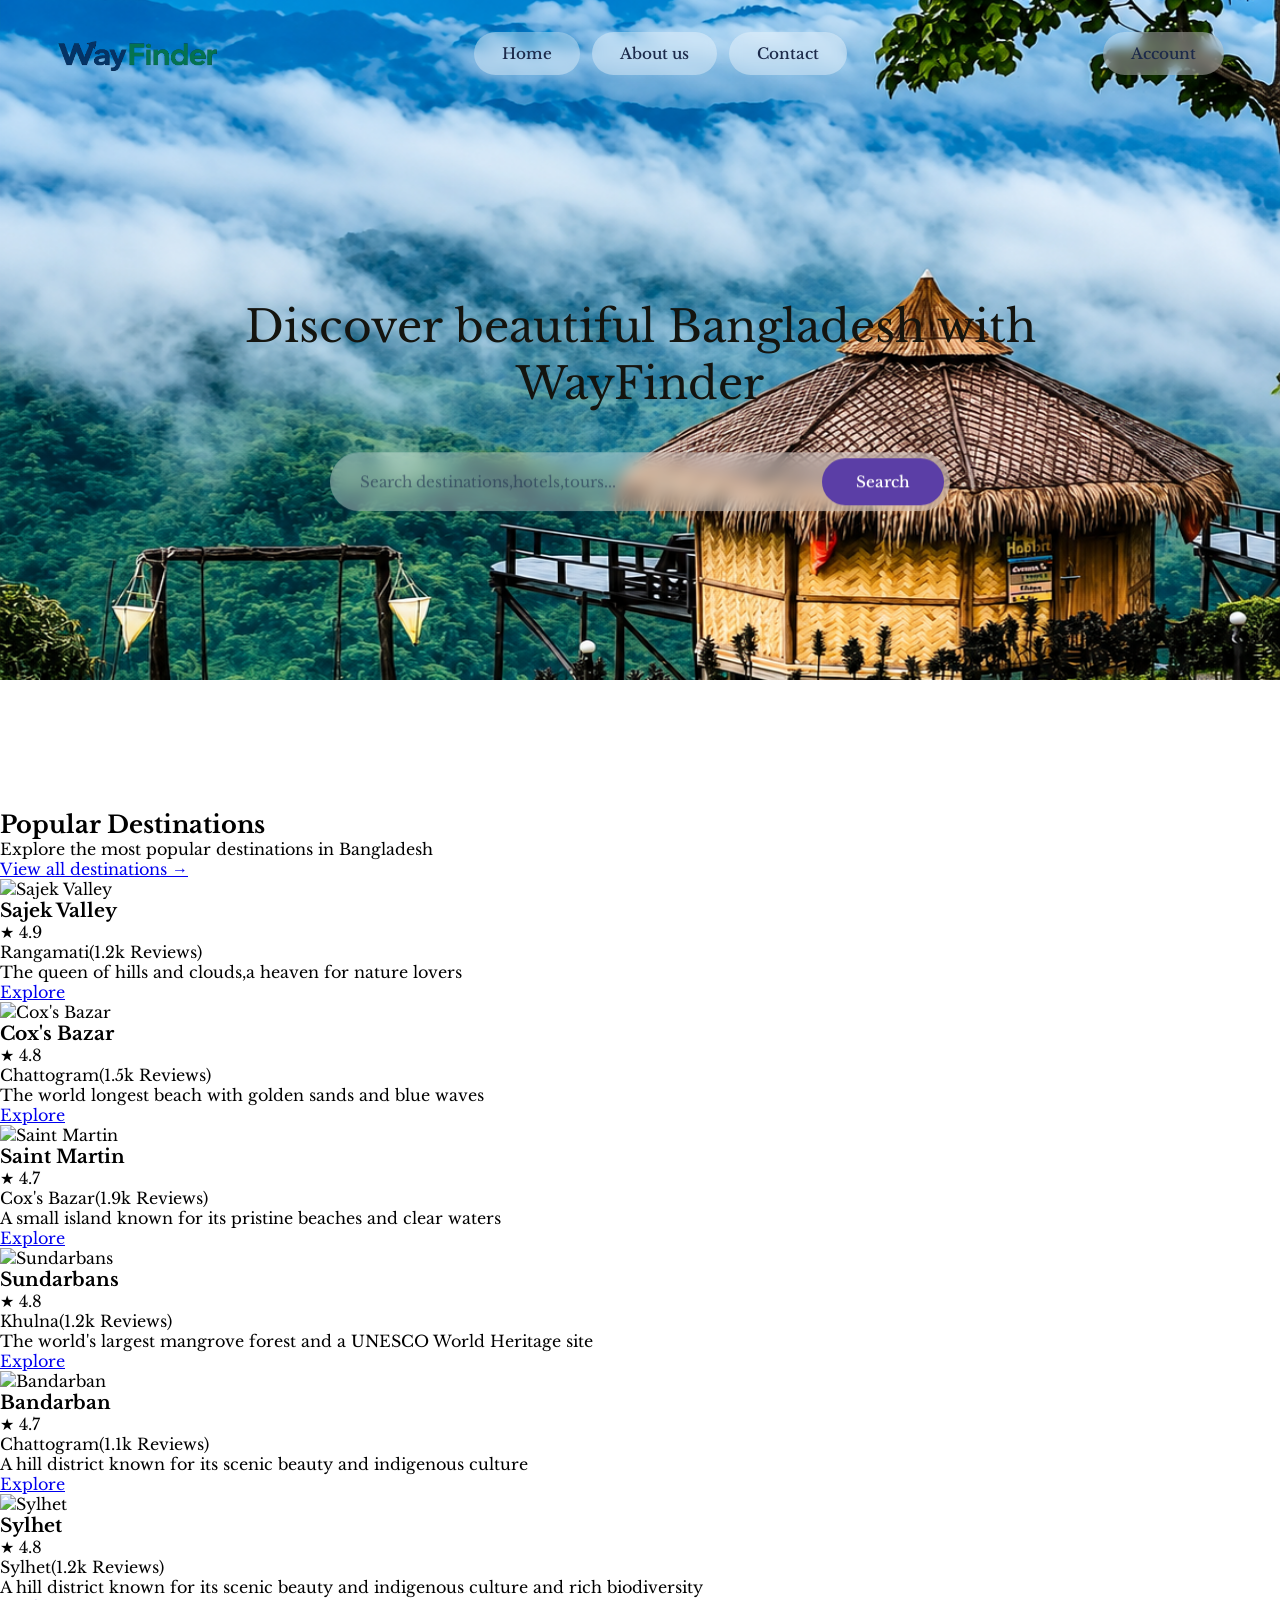
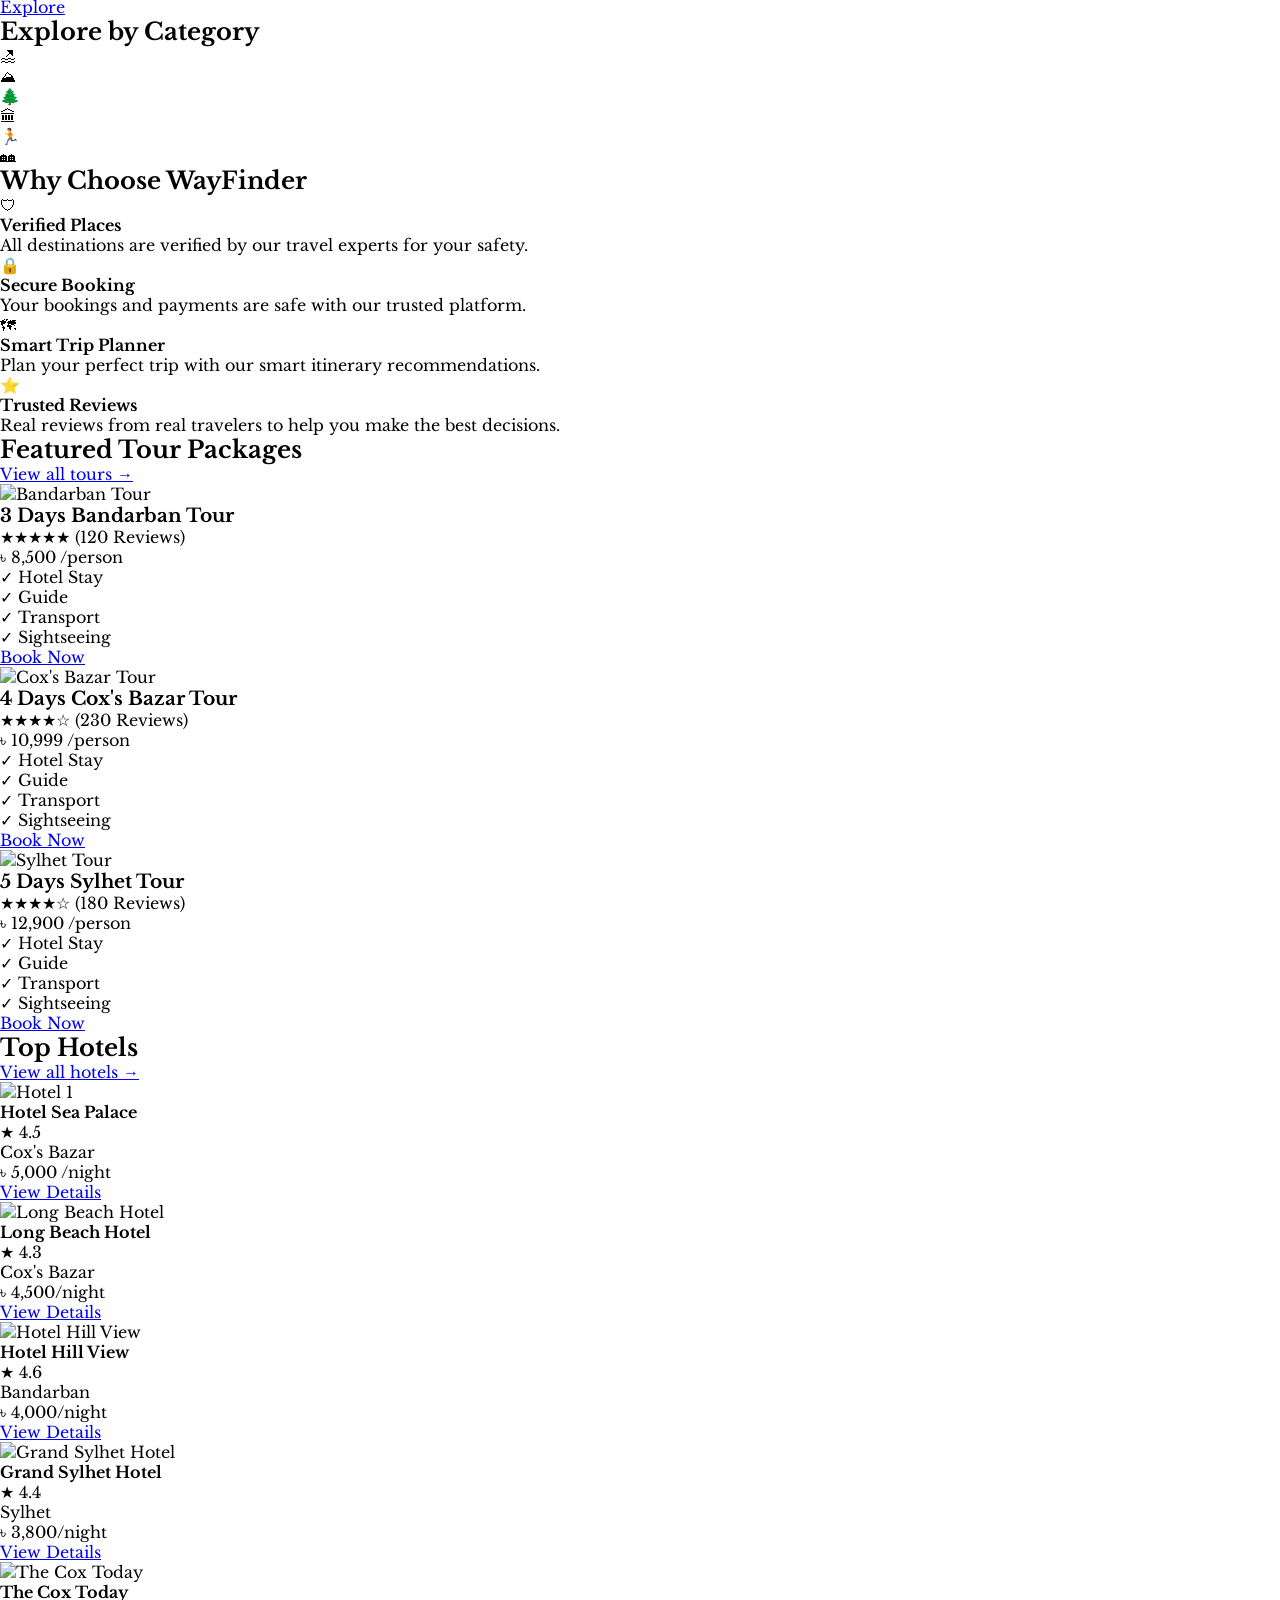
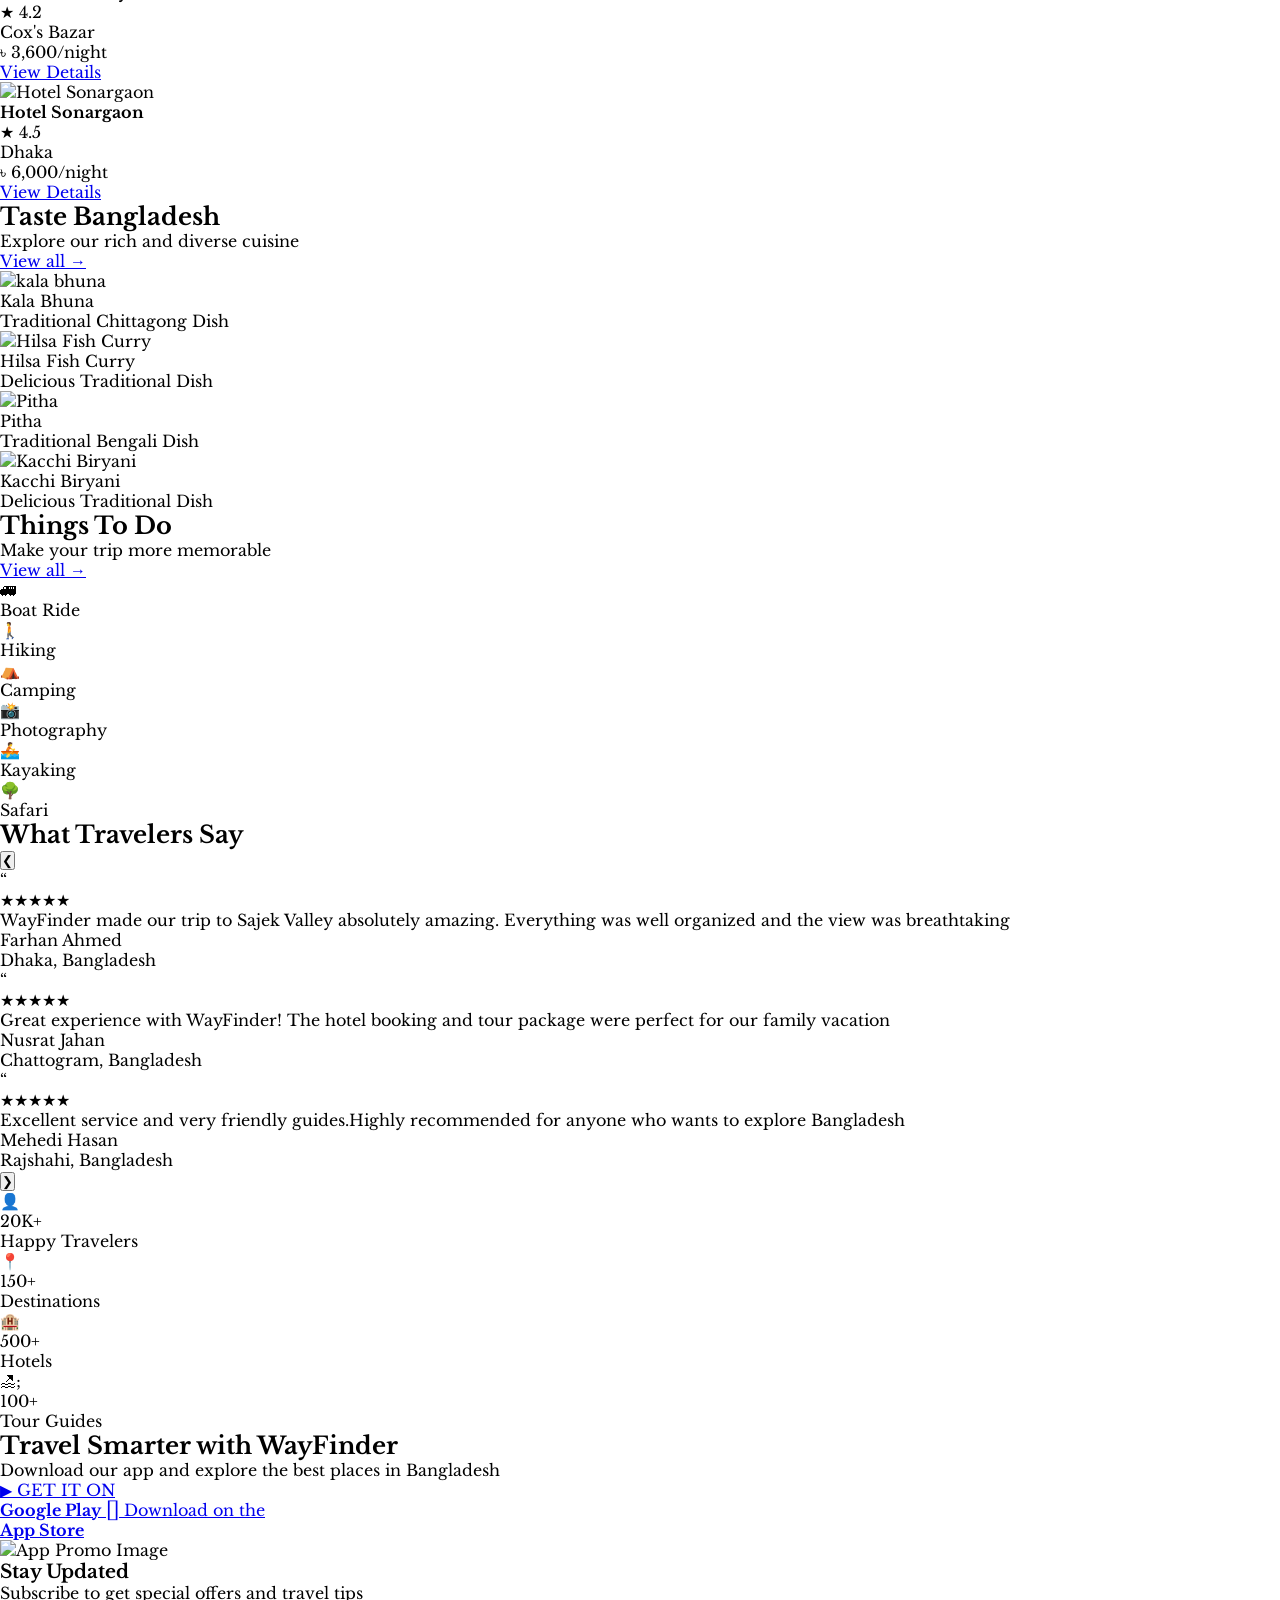
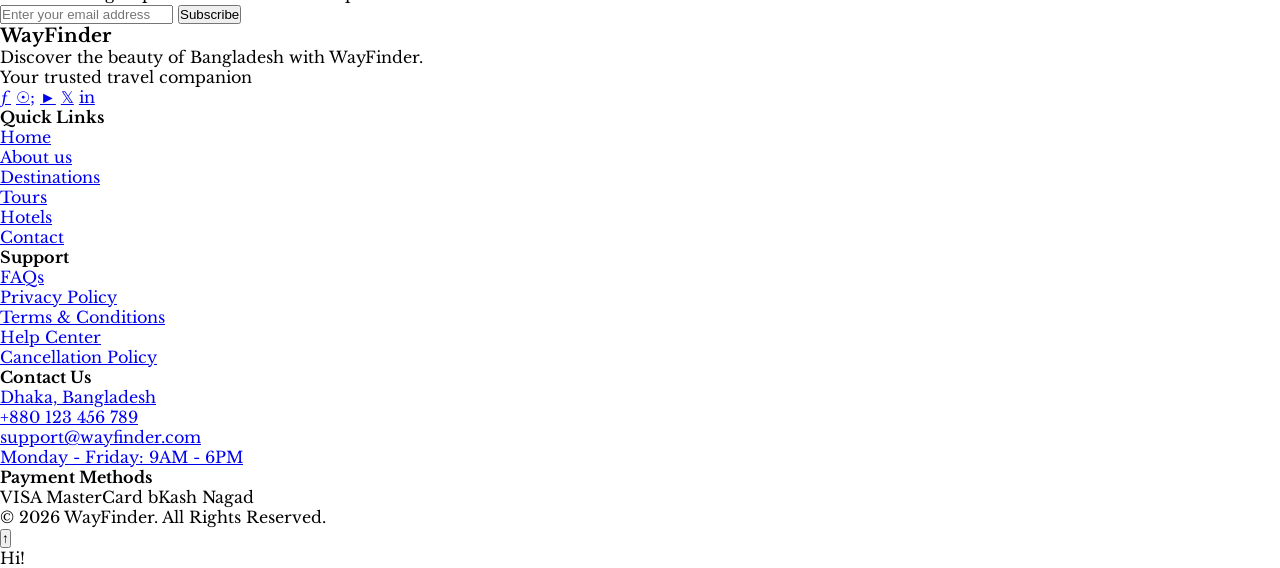
==== commit 128027ab: "update" ====
--- a/index.html
+++ b/index.html
@@ -677,7 +677,7 @@
             <p>&copy; 2026 WayFinder. All Rights Reserved.</p>
         </div>
         <button class="scroll-top" aria-label="Scroll to top">&#8593;</button>  
-
+        <p>Hi!</p>
     </footer>
 </body>
 </html>
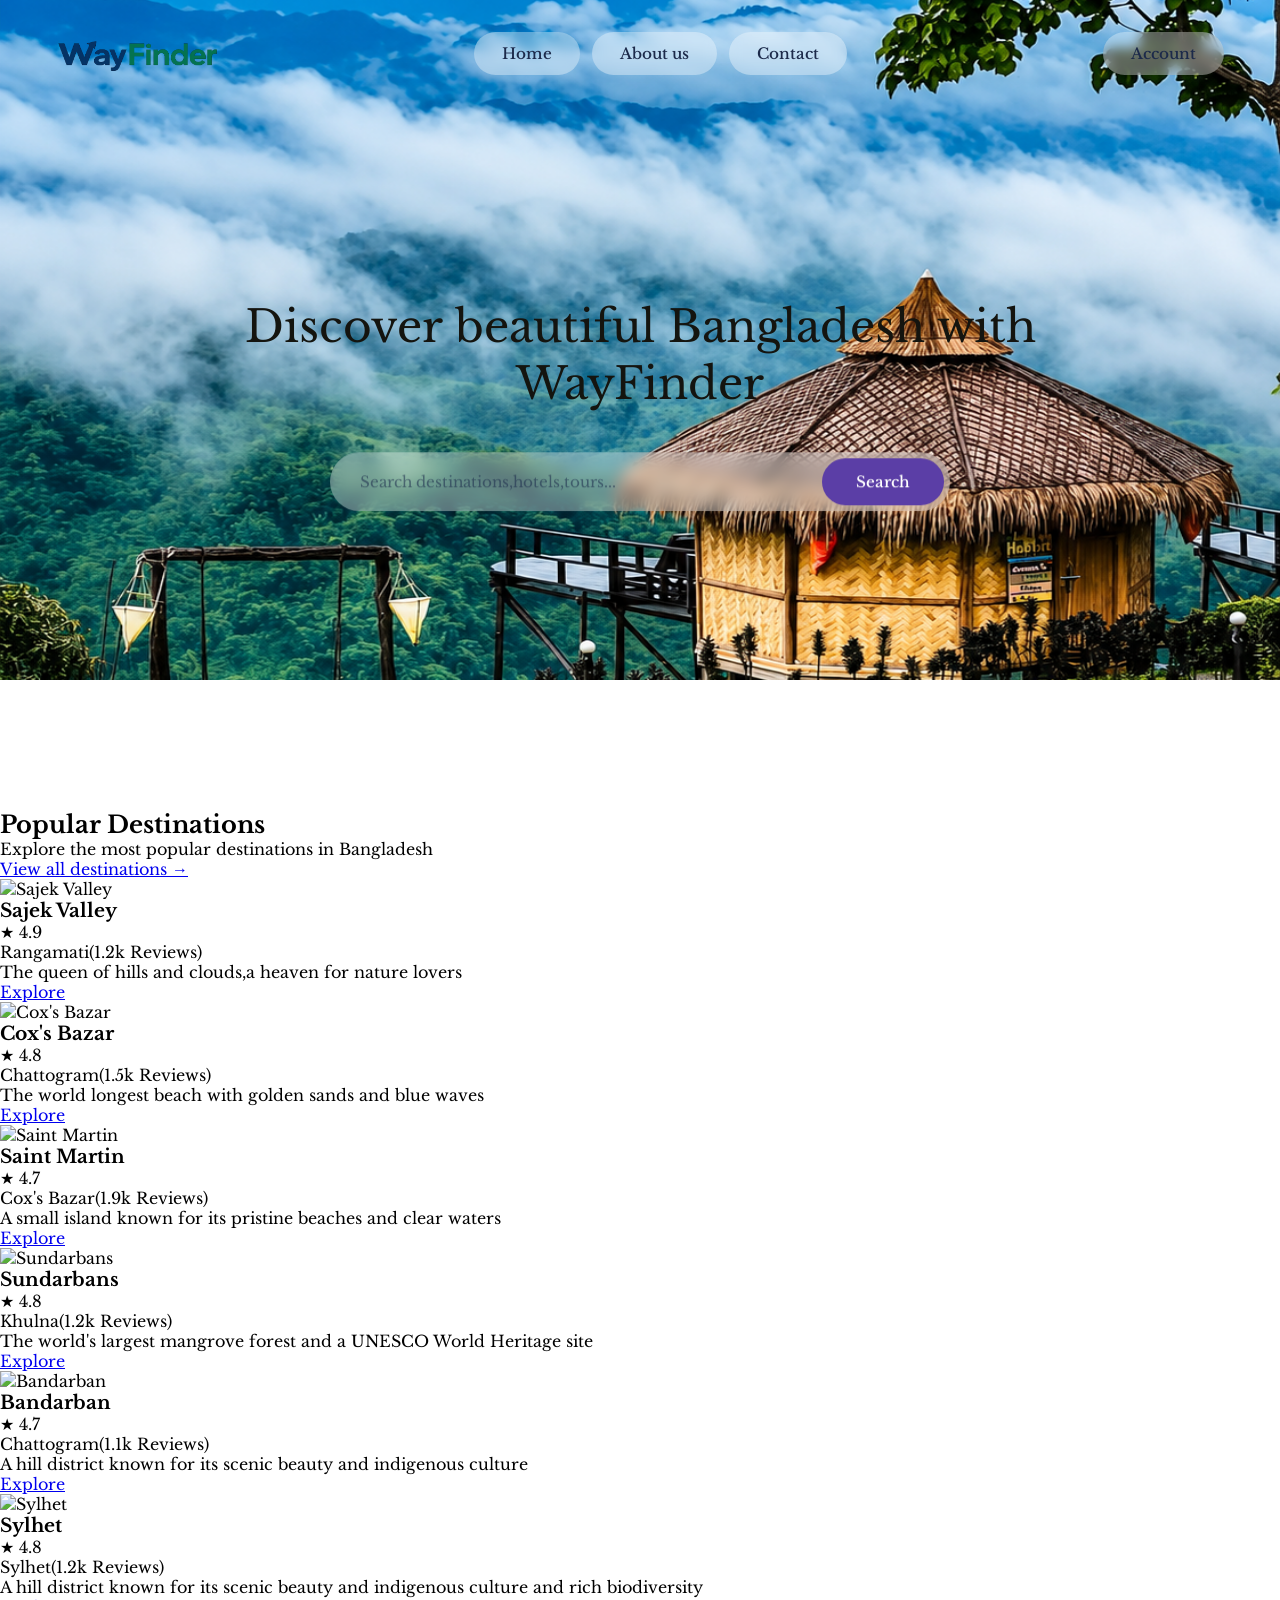
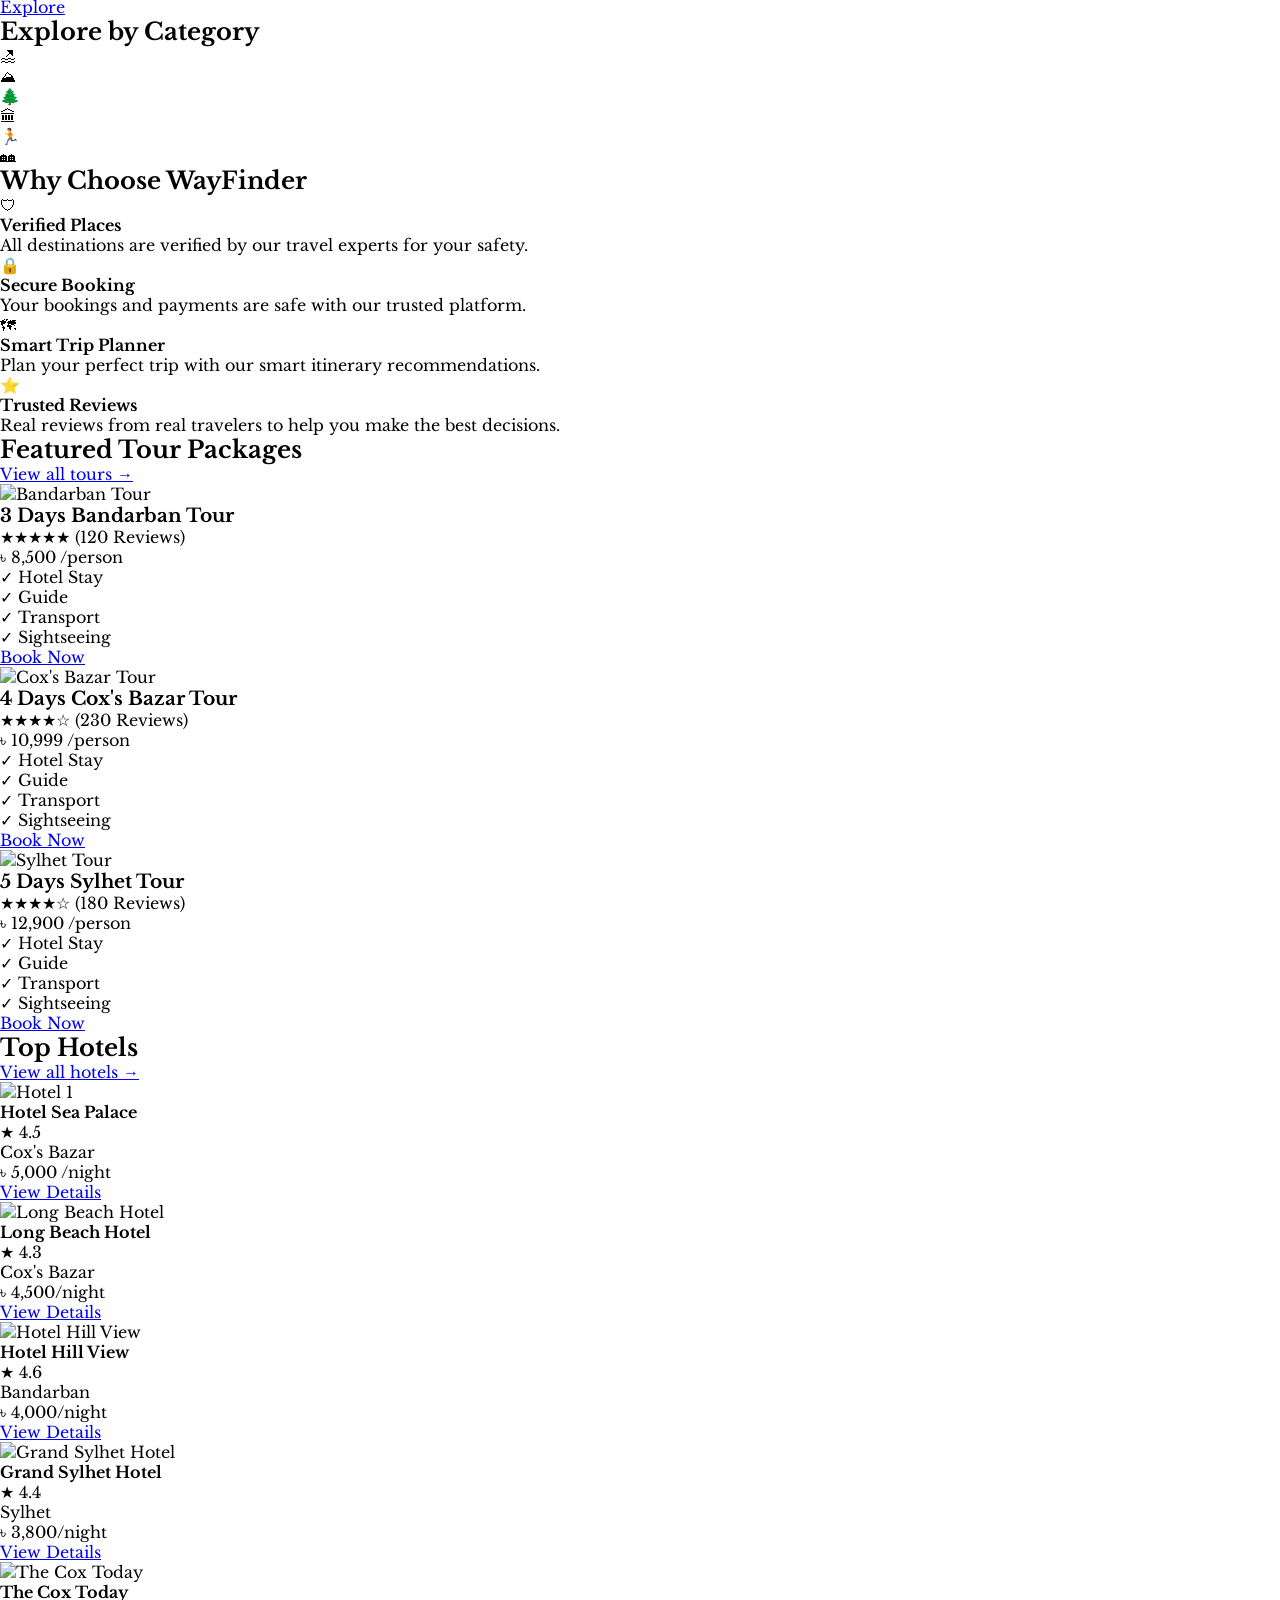
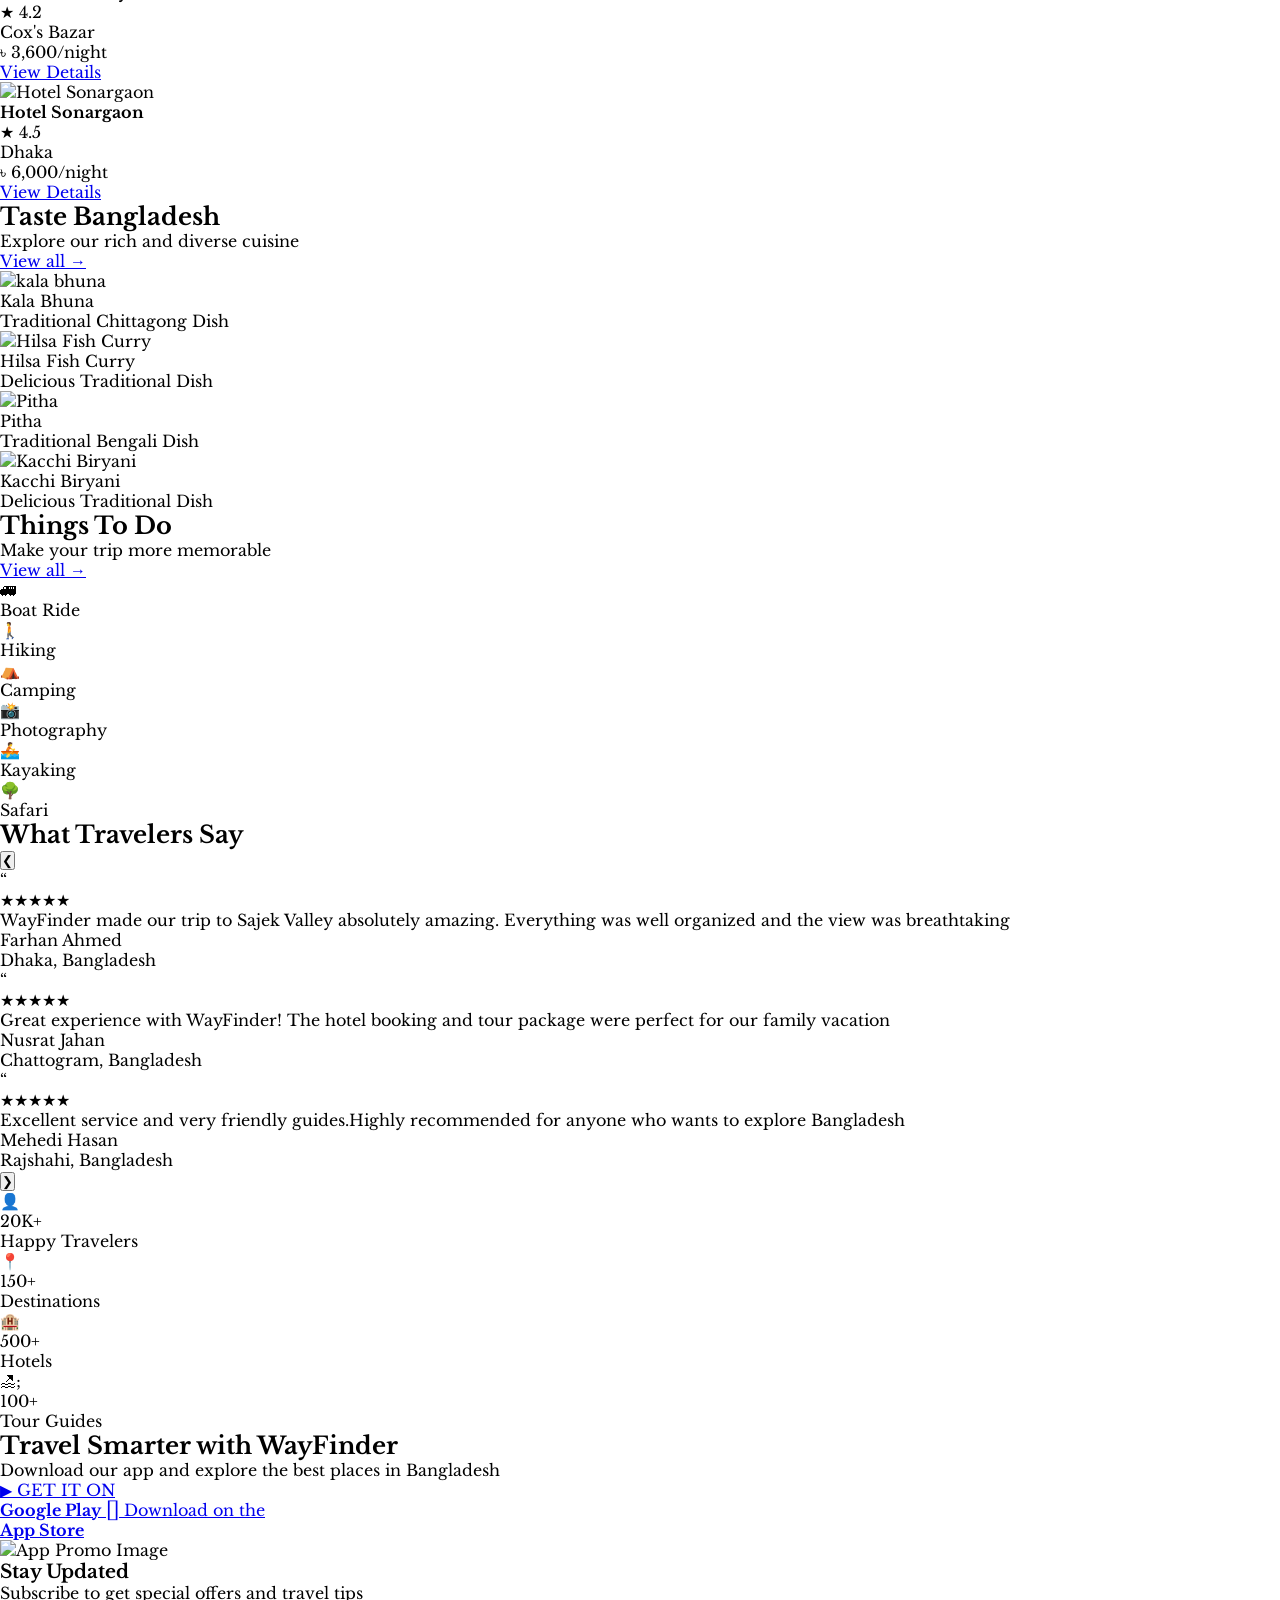
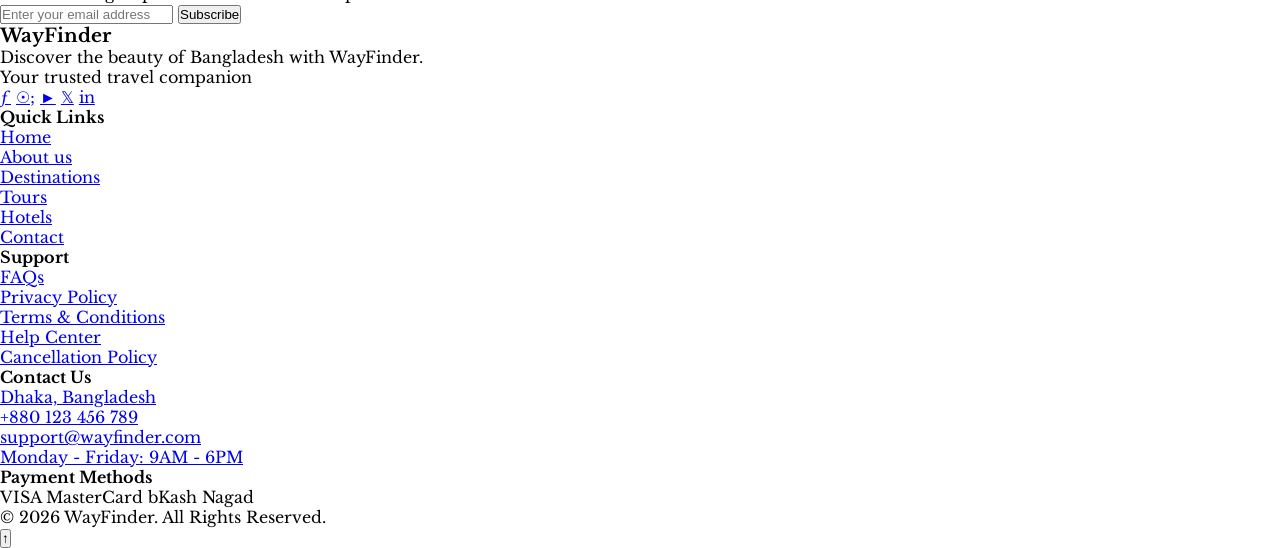
==== commit fec1e77f: "update" ====
--- a/index.html
+++ b/index.html
@@ -677,7 +677,7 @@
             <p>&copy; 2026 WayFinder. All Rights Reserved.</p>
         </div>
         <button class="scroll-top" aria-label="Scroll to top">&#8593;</button>  
-        <p>Hi!</p>
+        
     </footer>
 </body>
 </html>
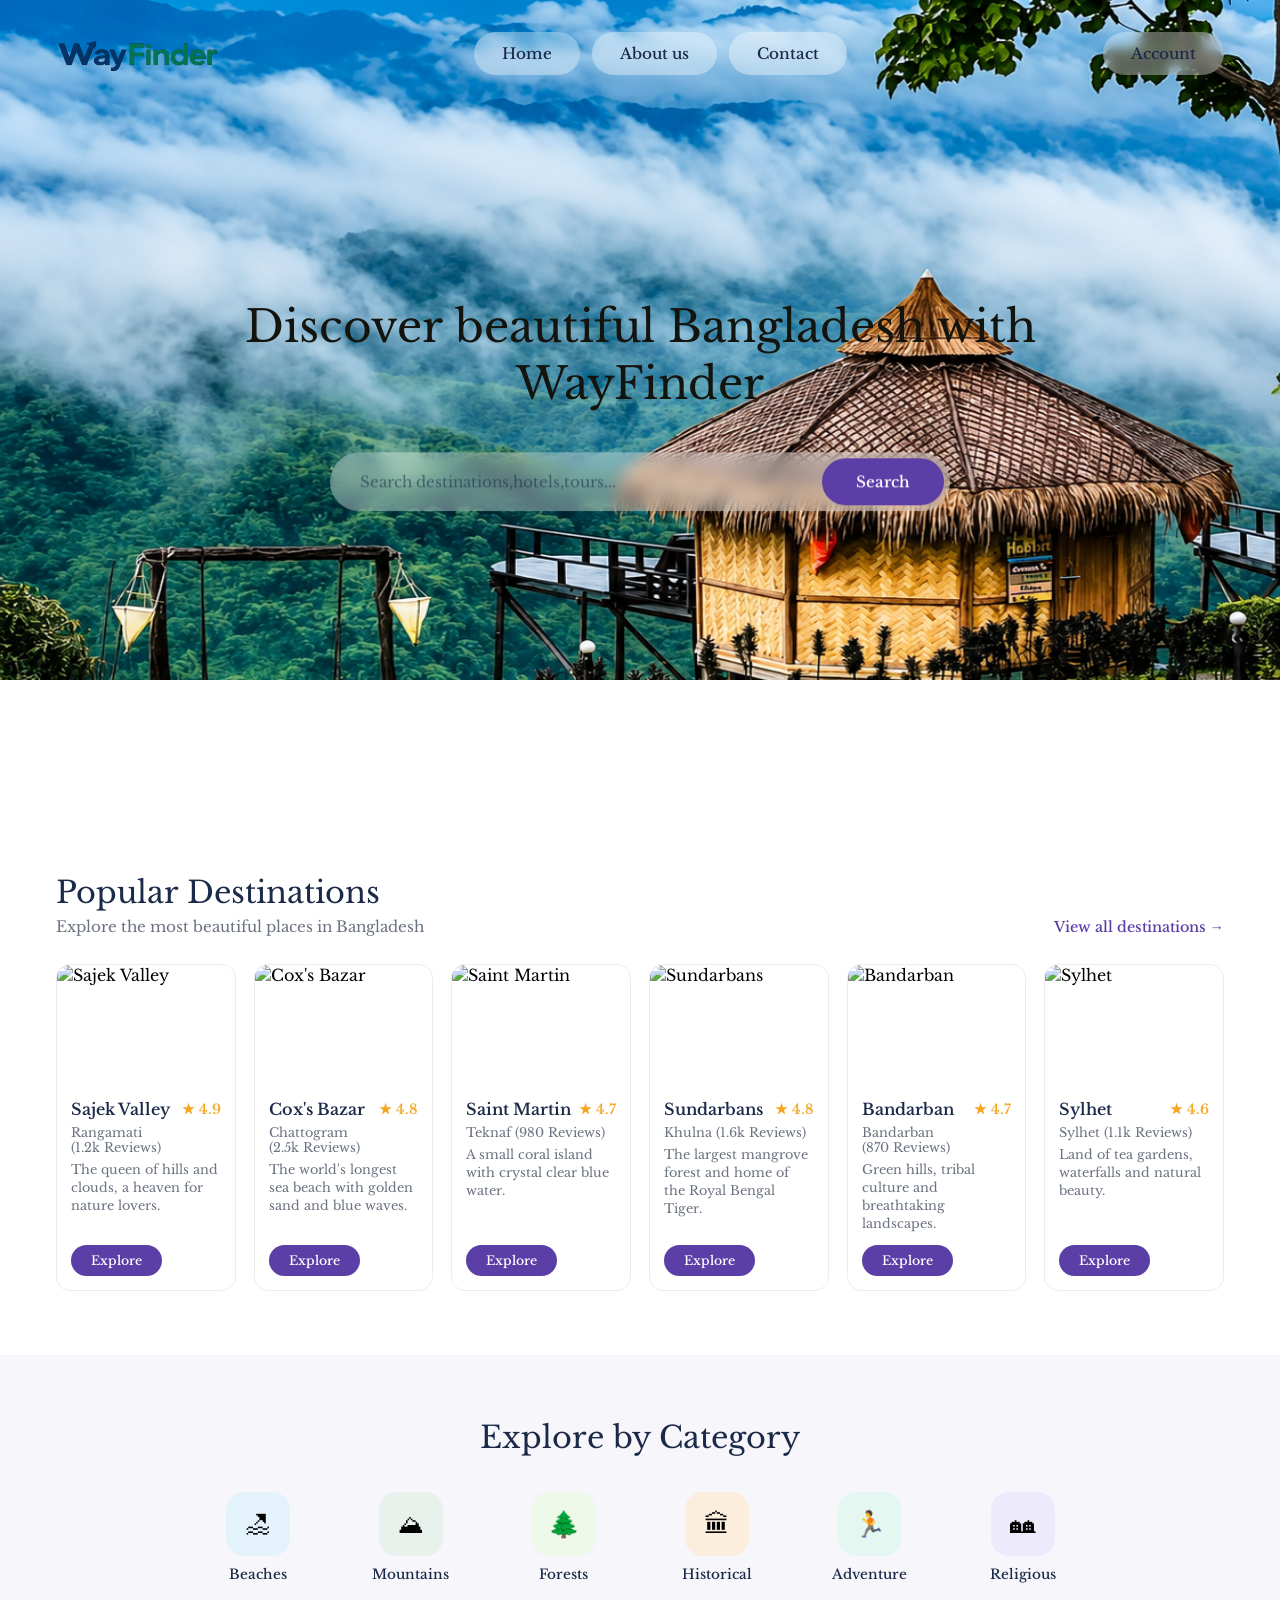
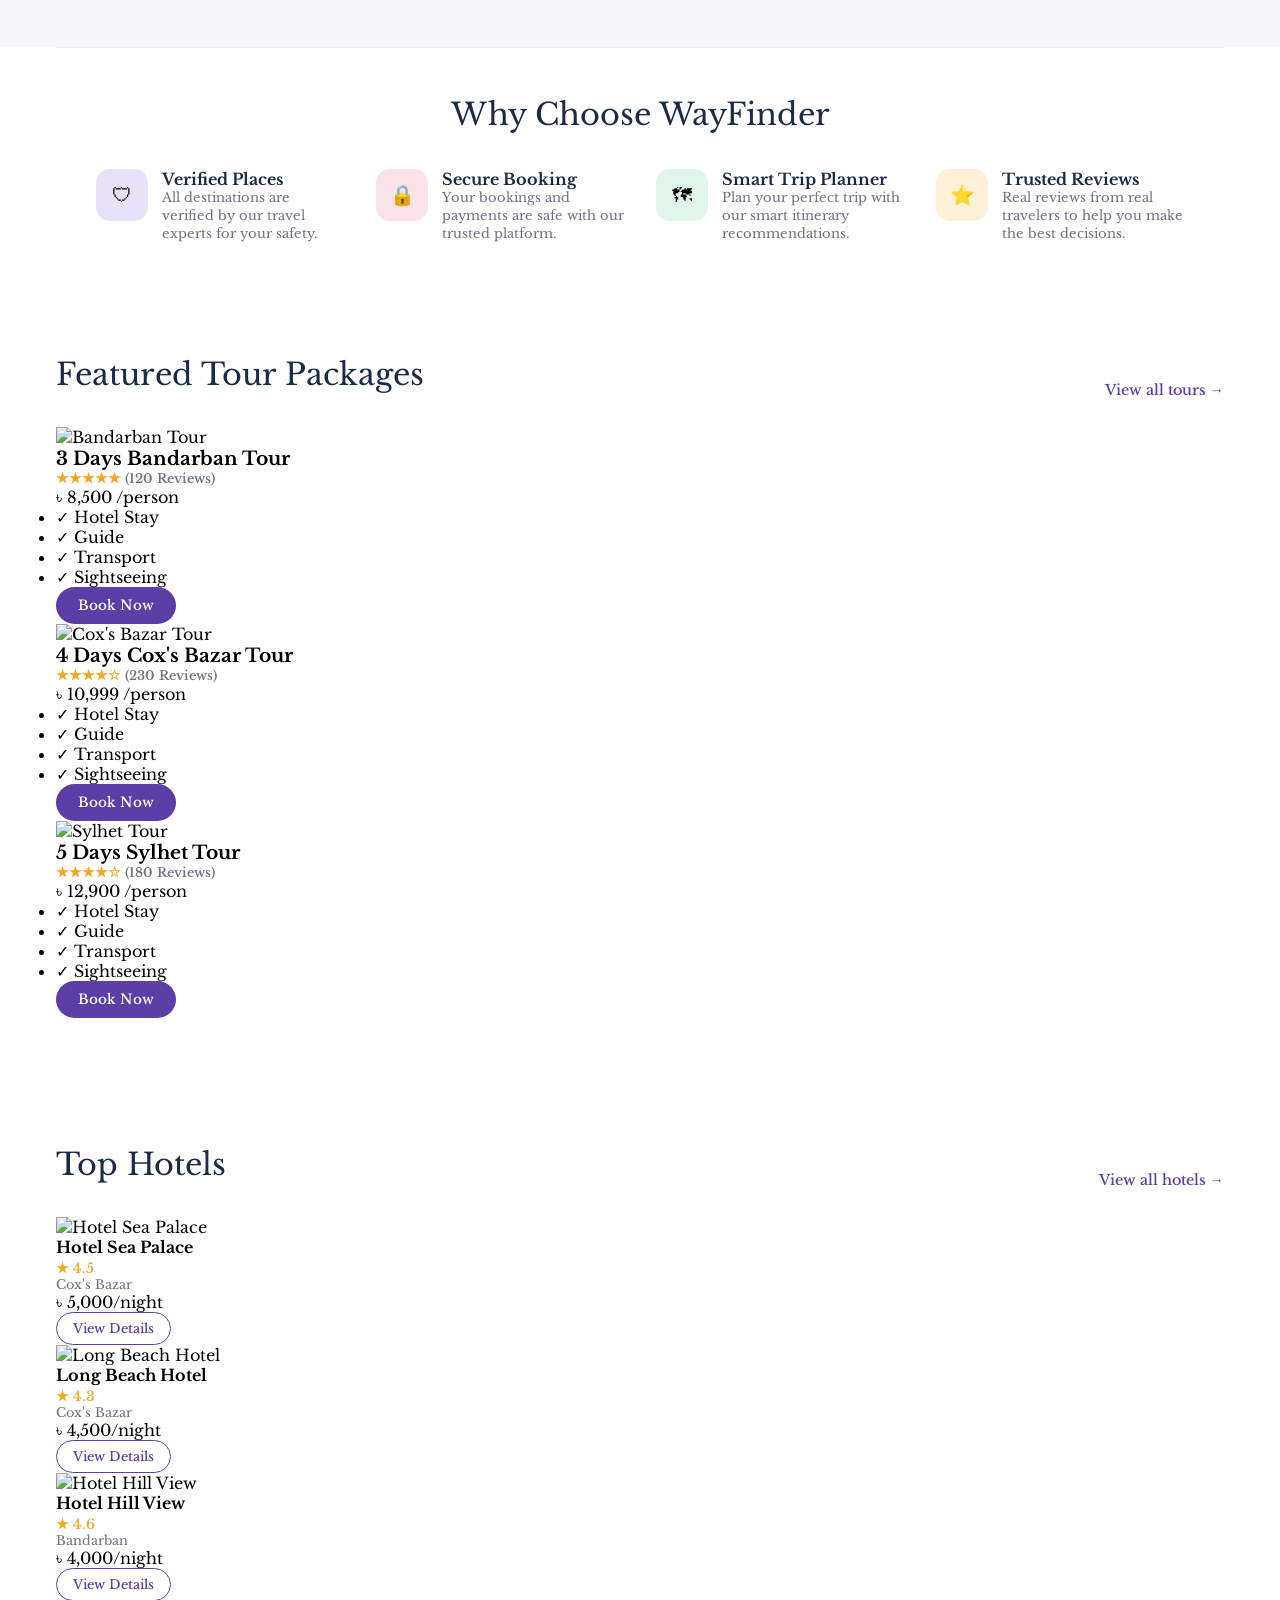
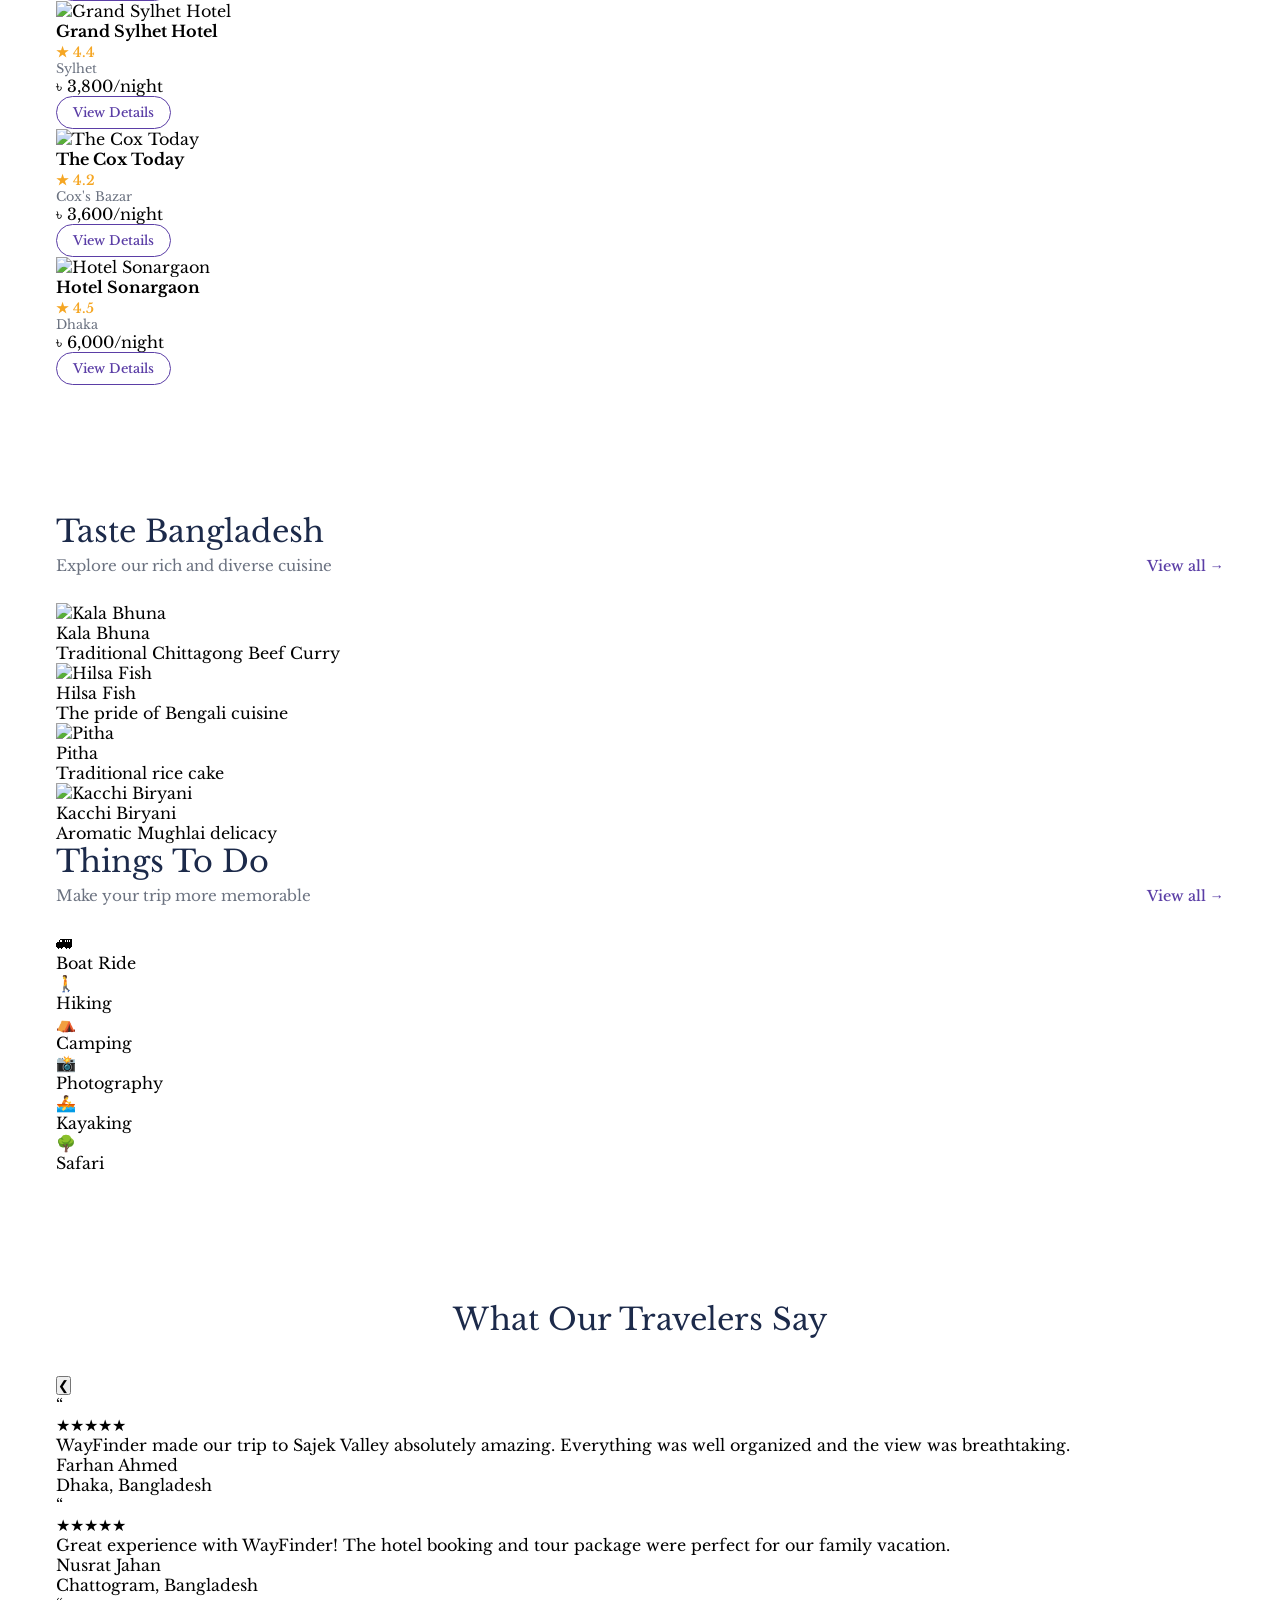
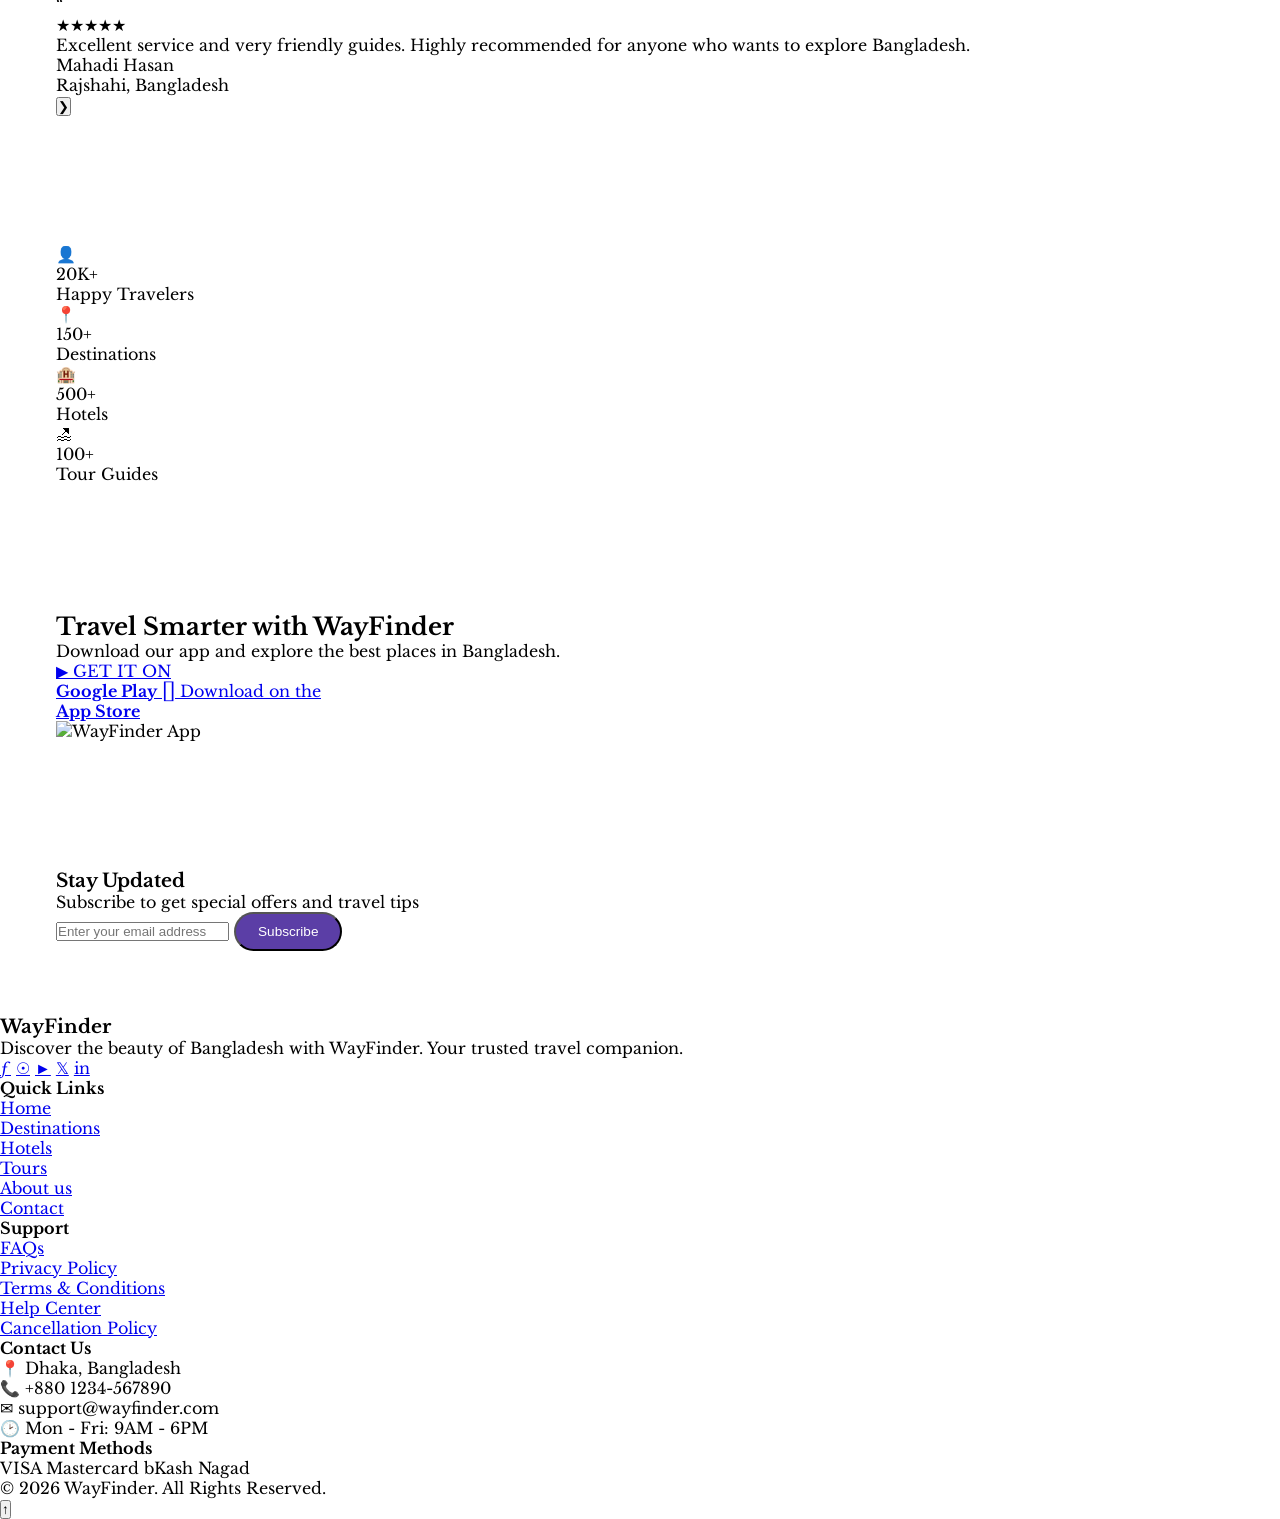
==== commit 3d4cdac2: "update" ====
--- a/index.html
+++ b/index.html
@@ -41,148 +41,132 @@
         </section>
     </header>
 
-
     <main>
-        <!--Popular Destinations-->
-         
-      <section class="destinations">
+
+       
+        <section class="destinations">
             <div class="section-heading">
-            <div>
-                <h2>Popular Destinations</h2>
-                <p>Explore the most popular destinations in Bangladesh</p>
-            </div>
-            <a href="#" class="view-all" >View all destinations &rarr;</a> 
-            </div>
-            
-            <div class="destination-grid">
-                <!-- Sajek -->
+                <div>
+                    <h2>Popular Destinations</h2>
+                    <p>Explore the most beautiful places in Bangladesh</p>
+                </div>
+                <a href="#" class="view-all">View all destinations &rarr;</a>
+            </div>
+
+            <div class="destinations-grid">
                 <article class="destination-card">
-                 <img src="ImgLab/SajekValley.png" alt="Sajek Valley"> 
-                 <div class="destination-info">
-                    <div class="destination-title-row">
-                        <h3>Sajek Valley</h3>
-                        <span class="rating">&#9733; 4.9</span>
-                    </div>
-                    <p class="location">Rangamati<span class ="reviews">(1.2k Reviews)</span></p>
-                    <p class="desc">The queen of hills and clouds,a heaven for nature lovers </p>  
-                    <a href="#" class="btn-pill">Explore</a>
-                 </div>
-                 </article>
-                 
-                 
-                  <!-- Cox's Bazar -->
-                 <article class="destination-card">
-                 <img src="ImgLab/Cox'sBazar.png" alt="Cox's Bazar"> 
-                 <div class="destination-info">
-                    <div class="destination-title-row">
-                        <h3>Cox's Bazar</h3>
-                        <span class="rating">&#9733; 4.8</span>
-                    </div>
-                    <p class="location">Chattogram<span class ="reviews">(1.5k Reviews)</span></p>
-                    <p class="desc">The world longest beach with golden sands and blue waves </p>  
-                    <a href="#" class="btn-pill">Explore</a>
-                 </div>
-                 </article>
-
-                 <!-- Saint Martin -->
-                  <article class="destination-card">
-                 <img src="ImgLab/SaintMartin.png" alt="Saint Martin"> 
-                 <div class="destination-info">
-                    <div class="destination-title-row">
-                        <h3>Saint Martin</h3>
-                        <span class="rating">&#9733; 4.7</span>
-                    </div>
-                    <p class="location">Cox's Bazar<span class ="reviews">(1.9k Reviews)</span></p>
-                    <p class="desc">A small island known for its pristine beaches and clear waters </p>  
-                    <a href="#" class="btn-pill">Explore</a>
-                 </div>
-                 </article>
-
-                 <!-- Sundarbans -->
-                  <article class="destination-card">
-                 <img src="ImgLab/Sundarbans.png" alt="Sundarbans"> 
-                 <div class="destination-info">
-                    <div class="destination-title-row">
-                        <h3>Sundarbans</h3>
-                        <span class="rating">&#9733; 4.8</span>
-                    </div>
-                    <p class="location">Khulna<span class ="reviews">(1.2k Reviews)</span></p>
-                    <p class="desc">The world's largest mangrove forest and a UNESCO World Heritage site </p>  
-                    <a href="#" class="btn-pill">Explore</a>
-                 </div>
-                 </article>
-
-                 <!-- Bandarban -->
-                  <article class="destination-card">
-                 <img src="ImgLab/Bandarban.png" alt="Bandarban"> 
-                 <div class="destination-info">
-                    <div class="destination-title-row">
-                        <h3>Bandarban</h3>
-                        <span class="rating">&#9733; 4.7</span>
-                    </div>
-                    <p class="location">Chattogram<span class ="reviews">(1.1k Reviews)</span></p>
-                    <p class="desc">A hill district known for its scenic beauty and indigenous culture </p>  
-                    <a href="#" class="btn-pill">Explore</a>
-                 </div>
-                 </article>
-
-                    <!-- Sylhet -->
-                  <article class="destination-card">
-                 <img src="ImgLab/Sylhet.png" alt="Sylhet"> 
-                 <div class="destination-info">
-                    <div class="destination-title-row">
-                        <h3>Sylhet</h3>
-                        <span class="rating">&#9733; 4.8</span>
-                    </div>
-                    <p class="location">Sylhet<span class ="reviews">(1.2k Reviews)</span></p>
-                    <p class="desc">A hill district known for its scenic beauty and indigenous culture and rich         
-                    biodiversity</p>  
-                    <a href="#" class="btn-pill">Explore</a>
-                 </div>
-                 </article>
-             </div>
-      </section>
-
-
-
-
-      <!-- Explore -->
-      <section class="categories">
-        <h2 class="center-heading">Explore by Category</h2>
-          <div class="categories-grid">
-            <div class="category-item">
-               <div class="category-icon icon-beach">&#127958;</div> 
-            </div>
-
+                    <img src="" alt="Sajek Valley">
+                    <div class="destination-info">
+                        <div class="destination-title-row">
+                            <h3>Sajek Valley</h3>
+                            <span class="rating">&#9733; 4.9</span>
+                        </div>
+                        <p class="location">Rangamati <span class="reviews">(1.2k Reviews)</span></p>
+                        <p class="desc">The queen of hills and clouds, a heaven for nature lovers.</p>
+                        <a href="#" class="btn-pill">Explore</a>
+                    </div>
+                </article>
+
+                <article class="destination-card">
+                    <img src="" alt="Cox's Bazar">
+                    <div class="destination-info">
+                        <div class="destination-title-row">
+                            <h3>Cox's Bazar</h3>
+                            <span class="rating">&#9733; 4.8</span>
+                        </div>
+                        <p class="location">Chattogram <span class="reviews">(2.5k Reviews)</span></p>
+                        <p class="desc">The world's longest sea beach with golden sand and blue waves.</p>
+                        <a href="#" class="btn-pill">Explore</a>
+                    </div>
+                </article>
+
+                <article class="destination-card">
+                    <img src="" alt="Saint Martin">
+                    <div class="destination-info">
+                        <div class="destination-title-row">
+                            <h3>Saint Martin</h3>
+                            <span class="rating">&#9733; 4.7</span>
+                        </div>
+                        <p class="location">Teknaf <span class="reviews">(980 Reviews)</span></p>
+                        <p class="desc">A small coral island with crystal clear blue water.</p>
+                        <a href="#" class="btn-pill">Explore</a>
+                    </div>
+                </article>
+
+                <article class="destination-card">
+                    <img src="" alt="Sundarbans">
+                    <div class="destination-info">
+                        <div class="destination-title-row">
+                            <h3>Sundarbans</h3>
+                            <span class="rating">&#9733; 4.8</span>
+                        </div>
+                        <p class="location">Khulna <span class="reviews">(1.6k Reviews)</span></p>
+                        <p class="desc">The largest mangrove forest and home of the Royal Bengal Tiger.</p>
+                        <a href="#" class="btn-pill">Explore</a>
+                    </div>
+                </article>
+
+                <article class="destination-card">
+                    <img src="" alt="Bandarban">
+                    <div class="destination-info">
+                        <div class="destination-title-row">
+                            <h3>Bandarban</h3>
+                            <span class="rating">&#9733; 4.7</span>
+                        </div>
+                        <p class="location">Bandarban <span class="reviews">(870 Reviews)</span></p>
+                        <p class="desc">Green hills, tribal culture and breathtaking landscapes.</p>
+                        <a href="#" class="btn-pill">Explore</a>
+                    </div>
+                </article>
+
+                <article class="destination-card">
+                    <img src="" alt="Sylhet">
+                    <div class="destination-info">
+                        <div class="destination-title-row">
+                            <h3>Sylhet</h3>
+                            <span class="rating">&#9733; 4.6</span>
+                        </div>
+                        <p class="location">Sylhet <span class="reviews">(1.1k Reviews)</span></p>
+                        <p class="desc">Land of tea gardens, waterfalls and natural beauty.</p>
+                        <a href="#" class="btn-pill">Explore</a>
+                    </div>
+                </article>
+            </div>
+        </section>
+
+        
+        <section class="categories">
+            <h2 class="center-heading">Explore by Category</h2>
             <div class="categories-grid">
-            <div class="category-item">
-               <div class="category-icon icon-mountain">&#9968;</div> 
-            </div>
-
-            <div class="categories-grid">
-            <div class="category-item">
-               <div class="category-icon icon-forest">&#127794;</div> 
-            </div>
-
-            <div class="categories-grid">
-            <div class="category-item">
-               <div class="category-icon icon-waterfall">&#127963;</div> 
-            </div>
-
-            <div class="categories-grid">
-            <div class="category-item">
-               <div class="category-icon icon-adventure">&#127939;</div> 
-            </div>
-
-            <div class="categories-grid">
-            <div class="category-item">
-               <div class="category-icon icon-religious">&#127960;</div> 
-            </div>
-           </div>
-     </section>
-
-
-     <section class="why-choose">
+                <div class="category-item">
+                    <div class="category-icon icon-beach">&#127958;</div>
+                    <p>Beaches</p>
+                </div>
+                <div class="category-item">
+                    <div class="category-icon icon-mountain">&#9968;</div>
+                    <p>Mountains</p>
+                </div>
+                <div class="category-item">
+                    <div class="category-icon icon-forest">&#127794;</div>
+                    <p>Forests</p>
+                </div>
+                <div class="category-item">
+                    <div class="category-icon icon-historical">&#127963;</div>
+                    <p>Historical</p>
+                </div>
+                <div class="category-item">
+                    <div class="category-icon icon-adventure">&#127939;</div>
+                    <p>Adventure</p>
+                </div>
+                <div class="category-item">
+                    <div class="category-icon icon-religious">&#127960;</div>
+                    <p>Religious</p>
+                </div>
+            </div>
+        </section>
+
+ 
+        <section class="why-choose">
             <h2 class="center-heading">Why Choose WayFinder</h2>
             <div class="why-grid">
                 <div class="why-item">
@@ -216,32 +200,31 @@
             </div>
         </section>
 
-        <!-- Feature tour Package -->
+        
         <section class="tours">
             <div class="section-heading">
-            <h2>Featured Tour Packages</h2>
-            <a href="#" class="view-all">View all tours &rarr;</a>   
-            </div>
-
-            
+                <h2>Featured Tour Packages</h2>
+                <a href="#" class="view-all">View all tours &rarr;</a>
+            </div>
+
             <div class="tours-grid">
-              <article class="tour-card">
-                 <img src="" alt="Bandarban Tour">
-                 <div class="tour-info">
-                 <h3>3 Days Bandarban Tour</h3>
-                   <p class="rating">&#9733;&#9733;&#9733;&#9733;&#9733; <span class="reviews">(120 Reviews)</span></p>
-                   <p class="price">&#2547; 8,500 <span>/person</span></p>
-                    <ul class="tour-features">
-                        <li>&#10003; Hotel Stay</li>
-                        <li>&#10003; Guide</li>
-                        <li>&#10003; Transport</li>
-                        <li>&#10003; Sightseeing</li> 
-                    </ul>
-                    <a href="#" class="btn-pill">Book Now</a>
-                 </div>
-                </article>  
-
-               <article class="tour-card tour-card-wide">
+                <article class="tour-card">
+                    <img src="" alt="Bandarban Tour">
+                    <div class="tour-info">
+                        <h3>3 Days Bandarban Tour</h3>
+                        <p class="rating">&#9733;&#9733;&#9733;&#9733;&#9733; <span class="reviews">(120 Reviews)</span></p>
+                        <p class="price">&#2547; 8,500 <span>/person</span></p>
+                        <ul class="tour-features">
+                            <li>&#10003; Hotel Stay</li>
+                            <li>&#10003; Guide</li>
+                            <li>&#10003; Transport</li>
+                            <li>&#10003; Sightseeing</li>
+                        </ul>
+                        <a href="#" class="btn-pill">Book Now</a>
+                    </div>
+                </article>
+
+                <article class="tour-card tour-card-wide">
                     <img src="" alt="Cox's Bazar Tour">
                     <div class="tour-info">
                         <h3>4 Days Cox's Bazar Tour</h3>
@@ -255,10 +238,9 @@
                         </ul>
                         <a href="#" class="btn-pill">Book Now</a>
                     </div>
-                    
-                </article>
-
-                  <article class="tour-card">
+                </article>
+
+                <article class="tour-card">
                     <img src="" alt="Sylhet Tour">
                     <div class="tour-info">
                         <h3>5 Days Sylhet Tour</h3>
@@ -273,34 +255,33 @@
                         <a href="#" class="btn-pill">Book Now</a>
                     </div>
                 </article>
-
-            </div>
-        </section>
-        
-         <section class="hotels">
+            </div>
+        </section>
+
+    
+        <section class="hotels">
             <div class="section-heading">
-            <h2>Top Hotels</h2>
-            <a href="#" class="view-all">View all hotels &rarr;</a>
-            </div>
-
-            <div class ="hotel-grid">
-
+                <h2>Top Hotels</h2>
+                <a href="#" class="view-all">View all hotels &rarr;</a>
+            </div>
+
+            <div class="hotels-grid">
                 <article class="hotel-card">
-                    <img src="" alt="Hotel 1">
+                    <img src="" alt="Hotel Sea Palace">
                     <div class="hotel-info">
-                    <div class="hotel-title-row">
-                        <h4>Hotel Sea Palace</h4>
-                        <span class="rating">&#9733; 4.5</span>
-                    </div>
+                        <div class="hotel-title-row">
+                            <h4>Hotel Sea Palace</h4>
+                            <span class="rating">&#9733; 4.5</span>
+                        </div>
                         <p class="location">Cox's Bazar</p>
                         <div class="hotel-bottom-row">
-                        <p class="price">&#2547; 5,000 <span>/night</span></p>
-                        <a href="#" class="btn-outline">View Details</a>
-                    </div>
-                    </div>
-                    </article>
-                    
-                    <article class="hotel-card">
+                            <p class="price">&#2547; 5,000<span>/night</span></p>
+                            <a href="#" class="btn-outline">View Details</a>
+                        </div>
+                    </div>
+                </article>
+
+                <article class="hotel-card">
                     <img src="" alt="Long Beach Hotel">
                     <div class="hotel-info">
                         <div class="hotel-title-row">
@@ -314,7 +295,7 @@
                         </div>
                     </div>
                 </article>
- 
+
                 <article class="hotel-card">
                     <img src="" alt="Hotel Hill View">
                     <div class="hotel-info">
@@ -329,7 +310,7 @@
                         </div>
                     </div>
                 </article>
- 
+
                 <article class="hotel-card">
                     <img src="" alt="Grand Sylhet Hotel">
                     <div class="hotel-info">
@@ -344,7 +325,7 @@
                         </div>
                     </div>
                 </article>
- 
+
                 <article class="hotel-card">
                     <img src="" alt="The Cox Today">
                     <div class="hotel-info">
@@ -359,7 +340,7 @@
                         </div>
                     </div>
                 </article>
- 
+
                 <article class="hotel-card">
                     <img src="" alt="Hotel Sonargaon">
                     <div class="hotel-info">
@@ -377,307 +358,265 @@
             </div>
         </section>
 
-        <!-- Food + Things -->
+        
         <section class="split-section">
             <div class="taste-bangladesh">
                 <div class="section-heading">
-                    <h2>Taste Bangladesh</h2>
-                    <p>Explore our rich and diverse cuisine</p>
-
-                </div>
-                <a href="#" class="view-all">View all &rarr;</a>
-            </div class="food-grid">
-                <div class="food-item">
-                  <img src="" alt="kala bhuna">
-                  <p>Kala Bhuna</p>
-                  <span>Traditional Chittagong Dish</span>
-               </div>
-               
-                <div class="food-item">
-                  <img src="" alt="Hilsa Fish Curry">
-                  <p>Hilsa Fish Curry</p>
-                  <span>Delicious Traditional Dish</span>
-               </div>
-               
-                <div class="food-item">
-                  <img src="" alt="Pitha">
-                  <p>Pitha</p>
-                  <span>Traditional Bengali Dish</span>
-                </div>
-
-                <div class="food-item">
-                  <img src="" alt="Kacchi Biryani">
-                  <p>Kacchi Biryani</p>
-                  <span>Delicious Traditional Dish</span>
-                </div>
-
-
-                </div>
-
-             </div>
-
-            
+                    <div>
+                        <h2>Taste Bangladesh</h2>
+                        <p>Explore our rich and diverse cuisine</p>
+                    </div>
+                    <a href="#" class="view-all">View all &rarr;</a>
+                </div>
+                <div class="food-grid">
+                    <div class="food-item">
+                        <img src="" alt="Kala Bhuna">
+                        <p>Kala Bhuna</p>
+                        <span>Traditional Chittagong Beef Curry</span>
+                    </div>
+                    <div class="food-item">
+                        <img src="" alt="Hilsa Fish">
+                        <p>Hilsa Fish</p>
+                        <span>The pride of Bengali cuisine</span>
+                    </div>
+                    <div class="food-item">
+                        <img src="" alt="Pitha">
+                        <p>Pitha</p>
+                        <span>Traditional rice cake</span>
+                    </div>
+                    <div class="food-item">
+                        <img src="" alt="Kacchi Biryani">
+                        <p>Kacchi Biryani</p>
+                        <span>Aromatic Mughlai delicacy</span>
+                    </div>
+                </div>
+            </div>
+
             <div class="things-to-do">
                 <div class="section-heading">
                     <div>
                         <h2>Things To Do</h2>
                         <p>Make your trip more memorable</p>
                     </div>
-                <a href="#" class="view-all">View all &rarr;</a>
-                </div>
-
-            <div class="activity-grid">
-
+                    <a href="#" class="view-all">View all &rarr;</a>
+                </div>
+                <div class="activity-grid">
                     <div class="activity-item">
                         <div class="activity-icon icon-boat">&#128754;</div>
                         <p>Boat Ride</p>
                     </div>
-                    
                     <div class="activity-item">
                         <div class="activity-icon icon-hiking">&#128694;</div>
                         <p>Hiking</p>
                     </div>
-
                     <div class="activity-item">
                         <div class="activity-icon icon-camping">&#9978;</div>
                         <p>Camping</p>
                     </div>
-
                     <div class="activity-item">
                         <div class="activity-icon icon-photo">&#128248;</div>
                         <p>Photography</p>
                     </div>
-
                     <div class="activity-item">
                         <div class="activity-icon icon-kayak">&#128675;</div>
                         <p>Kayaking</p>
                     </div>
-
                     <div class="activity-item">
                         <div class="activity-icon icon-safari">&#127795;</div>
                         <p>Safari</p>
                     </div>
                 </div>
-                </div>
-        </section>
-
-        <!-- Traveler says -->
+            </div>
+        </section>
+
+       
         <section class="testimonials">
-            <h2 class="center-heading">What Travelers Say</h2>
-            
+            <h2 class="center-heading">What Our Travelers Say</h2>
             <div class="testimonials-wrap">
-            <button class="carousel-arrow arrow-left" aria-label="Previous">&#10094;</button>
-            
-            <div class="testimonials-grid">
-            <article class="testimonial-card">
-            <span class="quote-mark">&#8220;</span>
-            <p class="stars">&#9733;&#9733;&#9733;&#9733;&#9733;</p>
-            <p class="testimonial-text">WayFinder made our trip to Sajek Valley absolutely amazing. Everything was well       
-            organized and the view was breathtaking</p>
-            <div class="testimonial-author">
-             <div class="avatar"></div>
-             <div>
-                <p class="name">Farhan Ahmed</p>
-                <p class="author-location">Dhaka, Bangladesh</p>
-             </div>
-            </div>
-            </article>
-
-              <article class="testimonial-card">
-            <span class="quote-mark">&#8220;</span>
-            <p class="stars">&#9733;&#9733;&#9733;&#9733;&#9733;</p>
-            <p class="testimonial-text">Great experience with WayFinder! The hotel booking and tour package were perfect for 
-            our family vacation</p>
-            <div class="testimonial-author">
-             <div class="avatar"></div>
-             <div>
-                <p class="name">Nusrat Jahan</p>
-                <p class="author-location">Chattogram, Bangladesh</p>
-             </div>
-            </div>
-            </article>
-
-
-              <article class="testimonial-card">
-            <span class="quote-mark">&#8220;</span>
-            <p class="stars">&#9733;&#9733;&#9733;&#9733;&#9733;</p>
-            <p class="testimonial-text">Excellent service and very friendly guides.Highly recommended for anyone who wants to 
-            explore Bangladesh</p>
-            <div class="testimonial-author">
-             <div class="avatar"></div>
-             <div>
-                <p class="name">Mehedi Hasan</p>
-                <p class="author-location">Rajshahi, Bangladesh</p>
-             </div>
-            </div>
-            </article>
-            </div>
-            <button class="carousel-arrow arrow-right" aria-label="Next">&#10095;</button>
+                <button class="carousel-arrow arrow-left" aria-label="Previous">&#10094;</button>
+
+                <div class="testimonials-grid">
+                    <article class="testimonial-card">
+                        <span class="quote-mark">&#8220;</span>
+                        <p class="stars">&#9733;&#9733;&#9733;&#9733;&#9733;</p>
+                        <p class="testimonial-text">WayFinder made our trip to Sajek Valley absolutely amazing. Everything was well organized and the view was breathtaking.</p>
+                        <div class="testimonial-author">
+                            <div class="avatar"></div>
+                            <div>
+                                <p class="author-name">Farhan Ahmed</p>
+                                <p class="author-location">Dhaka, Bangladesh</p>
+                            </div>
+                        </div>
+                    </article>
+
+                    <article class="testimonial-card">
+                        <span class="quote-mark">&#8220;</span>
+                        <p class="stars">&#9733;&#9733;&#9733;&#9733;&#9733;</p>
+                        <p class="testimonial-text">Great experience with WayFinder! The hotel booking and tour package were perfect for our family vacation.</p>
+                        <div class="testimonial-author">
+                            <div class="avatar"></div>
+                            <div>
+                                <p class="author-name">Nusrat Jahan</p>
+                                <p class="author-location">Chattogram, Bangladesh</p>
+                            </div>
+                        </div>
+                    </article>
+
+                    <article class="testimonial-card">
+                        <span class="quote-mark">&#8220;</span>
+                        <p class="stars">&#9733;&#9733;&#9733;&#9733;&#9733;</p>
+                        <p class="testimonial-text">Excellent service and very friendly guides. Highly recommended for anyone who wants to explore Bangladesh.</p>
+                        <div class="testimonial-author">
+                            <div class="avatar"></div>
+                            <div>
+                                <p class="author-name">Mahadi Hasan</p>
+                                <p class="author-location">Rajshahi, Bangladesh</p>
+                            </div>
+                        </div>
+                    </article>
+                </div>
+
+                <button class="carousel-arrow arrow-right" aria-label="Next">&#10095;</button>
             </div>
             <div class="carousel-dots">
                 <span class="dot active"></span>
                 <span class="dot"></span>
                 <span class="dot"></span>
             </div>
-
-        </section>
-
-        <!--Status Bar-->
+        </section>
+
 
         <section class="stats-bar">
             <div class="stat-item">
-
-                 <span class="stat-icon">&#128100;</span>
-
-            <div>
+                <span class="stat-icon">&#128100;</span>
+                <div>
                     <p class="stat-number">20K+</p>
-                    <p class="stat-label">Happy Travelers</p>  
-            </div>
-            </div>
-
+                    <p class="stat-label">Happy Travelers</p>
+                </div>
+            </div>
             <div class="stat-item">
-
-                 <span class="stat-icon">&#128205;</span>
-
-            <div>
+                <span class="stat-icon">&#128205;</span>
+                <div>
                     <p class="stat-number">150+</p>
                     <p class="stat-label">Destinations</p>
-            </div>
-            </div>
-
+                </div>
+            </div>
             <div class="stat-item">
-
-                 <span class="stat-icon">&#127976;</span>
-
-            <div>
+                <span class="stat-icon">&#127976;</span>
+                <div>
                     <p class="stat-number">500+</p>
-                    <p class="stat-label">Hotels</p> 
-            </div>
-            </div>
-
+                    <p class="stat-label">Hotels</p>
+                </div>
+            </div>
             <div class="stat-item">
-
-                 <span class="stat-icon">&#127958;;</span>
-
-            <div>
+                <span class="stat-icon">&#127958;</span>
+                <div>
                     <p class="stat-number">100+</p>
                     <p class="stat-label">Tour Guides</p>
-            </div>
-            </div>
-
-      </section>
-
-      <!-- App Promo-->
-
-      <section class="app-promo">
-        <div class="app-promo-text">
-            <h2>Travel Smarter with WayFinder</h2>
-            <p>Download our app and explore the best  places in 
-            Bangladesh</p>
-
-            <div class="store-buttons">
-                <a href="#" class="store-btn">
-                <span >&#9654;</span>
-                <span>GET IT ON<br><strong>Google Play</strong></span>
-                </a>
-                
-                <a href="#" class="store-btn ">
-                    <span >&#63743;</span>
-                    <span>Download on the<br><strong>App Store</strong></span>
-                </a>
-                
-            </div>   
-            
-        </div>
-
-        <div class="app-promo-image">
-            <img src="ImgLab/AppPromo.png" alt="App Promo Image">
-        </div>
-     </section>
-
-     <!--Stay Updated-->
-
-     <section class="newsletter">
-        <div class="newsletter-text">
-            <h3>Stay Updated</h3>
-            <p>Subscribe to get special offers and travel tips</p>
-        </div>
-
-        <form class="newsletter-form">
-            <input type="email" placeholder="Enter your email address" >
-            <button type="submit" class="btn-pill">Subscribe</button>
-         
-        </form>
-     </section>
+                </div>
+            </div>
+        </section>
+
+        
+        <section class="app-promo">
+            <div class="app-promo-text">
+                <h2>Travel Smarter with WayFinder</h2>
+                <p>Download our app and explore the best places in Bangladesh.</p>
+                <div class="store-buttons">
+                    <a href="#" class="store-btn">
+                        <span>&#9654;</span>
+                        <span>GET IT ON<br><strong>Google Play</strong></span>
+                    </a>
+                    <a href="#" class="store-btn">
+                        <span>&#63743;</span>
+                        <span>Download on the<br><strong>App Store</strong></span>
+                    </a>
+                </div>
+            </div>
+            <div class="app-promo-image">
+                <img src="" alt="WayFinder App">
+            </div>
+        </section>
+
+        
+        <section class="newsletter">
+            <div class="newsletter-text">
+                <h3>Stay Updated</h3>
+                <p>Subscribe to get special offers and travel tips</p>
+            </div>
+            <form class="newsletter-form">
+                <input type="email" placeholder="Enter your email address">
+                <button type="submit" class="btn-pill">Subscribe</button>
+            </form>
+        </section>
 
     </main>
-    
-
+
+   
     <footer class="footer">
         <div class="footer-grid">
-            
-        <div class="footer-brand">
-         <h3>WayFinder</h3>
-         <p>Discover the beauty of Bangladesh with WayFinder.<br> Your trusted travel companion</p>
-            <div class="footer-social">
-                <a href="#">&#402;</a>
-                <a href="#">&#9737;;</a>
-                <a href="#">&#9658;</a>
-                <a href="#">&#120143;</a>
-                <a href="#">in</a>
-            </div>
-        
-         
-        <div class="footer-col">
-            <h4>Quick Links</h4>
-            <ul>
-                <li><a href="#">Home</a></li>
-                <li><a href="#">About us</a></li>
-                <li><a href="#">Destinations</a></li>
-                <li><a href="#">Tours</a></li>
-                <li><a href="#">Hotels</a></li>
-                <li><a href="#">Contact</a></li>
-            </ul>
-        </div>
-
-        <div class="footer-col">
-            <h4>Support</h4>
-            <ul>
-                <li><a href="#">FAQs</a></li>
-                <li><a href="#">Privacy Policy</a></li>
-                <li><a href="#">Terms &amp; Conditions</a></li>
-                <li><a href="#">Help Center</a></li>
-                <li><a href="#">Cancellation Policy</a></li>
-            </ul>
-        </div>
-
-        <div class="footer-col">
-            <h4>Contact Us</h4>
-            <ul class="contact-list">
-                <li><a href="#">Dhaka, Bangladesh</a></li>
-                <li><a href="#">+880 123 456 789</a></li>
-                <li><a href="#">support@wayfinder.com</a></li>
-                <li><a href="#">Monday - Friday: 9AM - 6PM</a></li>
-            </ul>
-        </div>
-
-         <div class="footer-col">
-            <h4>Payment Methods</h4>
-           <div class="payment-icons">
-                <span class="payment-badge">VISA</span>
-                <span class="payment-badge">MasterCard</span>
-                <span class="payment-badge">bKash</span>
-                <span class="payment-badge">Nagad</span>
-                
-        </div>
-        </div>
+            <div class="footer-brand">
+                <h3>WayFinder</h3>
+                <p>Discover the beauty of Bangladesh with WayFinder. Your trusted travel companion.</p>
+                <div class="footer-socials">
+                    <a href="#">&#402;</a>
+                    <a href="#">&#9737;</a>
+                    <a href="#">&#9658;</a>
+                    <a href="#">&#120143;</a>
+                    <a href="#">in</a>
+                </div>
+            </div>
+
+            <div class="footer-col">
+                <h4>Quick Links</h4>
+                <ul>
+                    <li><a href="#">Home</a></li>
+                    <li><a href="#">Destinations</a></li>
+                    <li><a href="#">Hotels</a></li>
+                    <li><a href="#">Tours</a></li>
+                    <li><a href="#">About us</a></li>
+                    <li><a href="#">Contact</a></li>
+                </ul>
+            </div>
+
+            <div class="footer-col">
+                <h4>Support</h4>
+                <ul>
+                    <li><a href="#">FAQs</a></li>
+                    <li><a href="#">Privacy Policy</a></li>
+                    <li><a href="#">Terms &amp; Conditions</a></li>
+                    <li><a href="#">Help Center</a></li>
+                    <li><a href="#">Cancellation Policy</a></li>
+                </ul>
+            </div>
+
+            <div class="footer-col">
+                <h4>Contact Us</h4>
+                <ul class="contact-list">
+                    <li>&#128205; Dhaka, Bangladesh</li>
+                    <li>&#128222; +880 1234-567890</li>
+                    <li>&#9993; support@wayfinder.com</li>
+                    <li>&#128337; Mon - Fri: 9AM - 6PM</li>
+                </ul>
+            </div>
+
+            <div class="footer-col">
+                <h4>Payment Methods</h4>
+                <div class="payment-icons">
+                    <span class="payment-badge">VISA</span>
+                    <span class="payment-badge">Mastercard</span>
+                    <span class="payment-badge">bKash</span>
+                    <span class="payment-badge">Nagad</span>
+                </div>
+            </div>
         </div>
 
         <div class="footer-bottom">
             <p>&copy; 2026 WayFinder. All Rights Reserved.</p>
         </div>
-        <button class="scroll-top" aria-label="Scroll to top">&#8593;</button>  
-        
+
+        <button class="scroll-top" aria-label="Scroll to top">&#8593;</button>
     </footer>
+
 </body>
 </html>
--- a/index.css
+++ b/index.css
@@ -175,3 +175,302 @@
 {
     background-color: #4d3390;
 }
+
+
+:root{
+  --purple:#5b3ea6;
+  --purple-dark:#4d3390;
+  --navy:#1c2a4a;
+  --muted:#6b7280;
+  --bg-soft:#f7f6fb;
+  --card-border:#ececf3;
+  --gold:#f5a623;
+}
+
+
+main 
+{
+  overflow-x: hidden;
+}
+
+main section
+{
+  padding: 64px 56px;
+}
+.center-heading
+{
+  text-align: center;
+  margin-bottom: 36px;
+  font-weight: 400;     
+  color: var(--navy);
+  font-size: 1.9rem;
+}
+.section-heading
+{
+ display:flex;
+ align-items: flex-end;
+ justify-content: space-between;
+ margin-bottom:28px;
+
+}
+
+.section-heading h2
+{
+  color: var(--navy);
+  font-weight: 400;
+  font-size: 1.9rem;
+  margin-bottom: 6px;
+
+}
+.section-heading p
+{
+  color: var(--muted);
+  font-size: 0.95rem;
+}
+
+.view-all
+{
+    color: var(--purple);
+    font-size: 0.9rem;
+    text-decoration: none;
+    font-weight: 500;
+    white-space: nowrap;
+}
+
+.view-all:hover
+{
+    text-decoration: underline;
+}
+
+.btn-pill
+{
+    display: inline-block;
+    background: var(--purple);
+    color: #fff;
+    padding: 10px 22px;
+    border-radius: 999px;
+    text-decoration: none;
+    font-size: 0.85rem;
+    font-weight: 500;
+    text-align: center;
+    transition: background 0.25s ease;
+}
+
+.btn-pill:hover
+{
+    background: var(--purple-dark);
+}
+
+.btn-outline
+{
+   display: inline-block;
+   border: 1px solid var(--purple);
+   color: var(--purple);
+   padding: 8px 16px;
+   border-radius: 999px;
+   text-decoration: none;
+   font-size: 0.8rem;
+   font-weight: 500;
+   transition: all 0.25s ease;
+}
+
+.btn-outline:hover
+{
+    background: var(--purple);
+    color: #fff;
+}
+
+.destinations-grid
+{
+  display: grid;
+  grid-template-columns: repeat(6, 1fr);
+  gap: 18px;
+}
+.destination-card
+{
+background: #fff;
+border: 1px solid var(--card-border);
+border-radius: 14px;
+overflow: hidden;
+display: flex;
+flex-direction: column;
+transition: transform 0.25s ease, box-shadow 0.25s ease;
+}   
+.destination-card:hover
+{
+    transform: translateY(-4px);
+    box-shadow: 0 12px 28px rgba(28,42,74,0.12);
+}
+
+.destination-card img
+{
+    width: 100%;
+    height: 120px;
+    object-fit: cover;
+    display: block;
+}
+.destination-info
+{
+    padding: 14px;
+    flex: 1;
+    display: flex;
+    flex-direction: column;
+    gap: 6px;
+}
+.destination-title-row
+{
+    display: flex;
+    align-items: center;
+    justify-content: space-between;
+}
+.destination-title-row h3
+{
+    font-size: 1rem;
+    font-weight: 600;
+    color: var(--navy);
+}
+.rating
+{
+    color: var(--gold);
+    font-size: 0.85rem;
+    font-weight: 600;
+    white-space: nowrap;
+}
+
+.location
+{
+    color: var(--muted);
+    font-size: 0.8rem;
+}
+.reviews
+{
+    color: var(--muted);
+    font-size: 0.8rem;
+    white-space: nowrap;
+}
+.desc
+{
+    color: var(--muted);
+    font-size: 0.8rem;
+    line-height: 1.4;
+    flex: 1;
+}
+.destination-info .btn-pill
+{
+    align-self: flex-start;
+    margin-top: 6px;
+    padding: 8px 20px;
+    font-size: 0.78rem;
+    
+}
+
+.categories
+{
+ background: var(--bg-soft);
+
+}
+.categories-grid
+{
+ display: grid;
+ grid-template-columns: repeat(6, 1fr);
+ gap: 18px;
+ max-width: 900px;
+ margin: 0 auto;
+}
+.category-item
+{
+    display: flex;
+    flex-direction: column;
+    align-items: center;
+    gap: 10px;
+}
+
+.category-icon
+{
+    width: 64px;
+    height: 64px;
+    border-radius: 18px;
+    display: flex;
+    align-items: center;
+    justify-content: center;
+    font-size: 1.6rem;
+}
+
+.icon-beach{ background:#e4f3fb; }
+.icon-mountain{ background:#e9f1ec; }
+.icon-forest{ background:#eef8e9; }
+.icon-historical{ background:#fbeedd; }
+.icon-adventure{ background:#e5f7f1; }
+.icon-religious{ background:#eceafb; }
+
+.category-item p
+{
+    color: var(--navy);
+    font-size: 0.85rem;
+    font-weight: 500;
+}
+.why-choose
+{
+    border-top: 1px solid var(--card-border);
+    border-right: 18px;
+    margin: 0 56px;
+    width: auto;
+    padding: 48px 40px;
+}
+
+.why-grid
+{
+    display: grid;
+    grid-template-columns: repeat(4, 1fr);
+    gap: 32px;
+}
+
+.why-item
+{
+    display: flex;
+    align-items: flex-start;
+    gap: 14px;
+}
+
+.why-icon
+{
+    min-width: 52px;
+    height: 52px;
+    border-radius: 14px;
+    display: flex;
+    align-items: center;
+    justify-content: center;
+    font-size: 1.25rem;
+    
+}
+
+
+.icon-verified{ background:#e7e2f7; }
+.icon-secure{ background:#fbe2e9; }
+.icon-planner{ background:#e1f5ea; }
+.icon-trusted{ background:#fdf1d9; }
+
+.why-item h4
+{
+    font-size: 1rem;
+    color: var(--navy);
+    margin: bottom 6px;
+    font-weight: 600px;
+}
+
+.why-item p
+{
+    font-size:0.82rem;
+    color:var(--muted);
+    line-height:1.4;
+    
+}
+
+.tours-grid
+{
+ display:grid;
+ grid-template-columns: 1fr 1/3fr 
+ 
+ 
+
+}
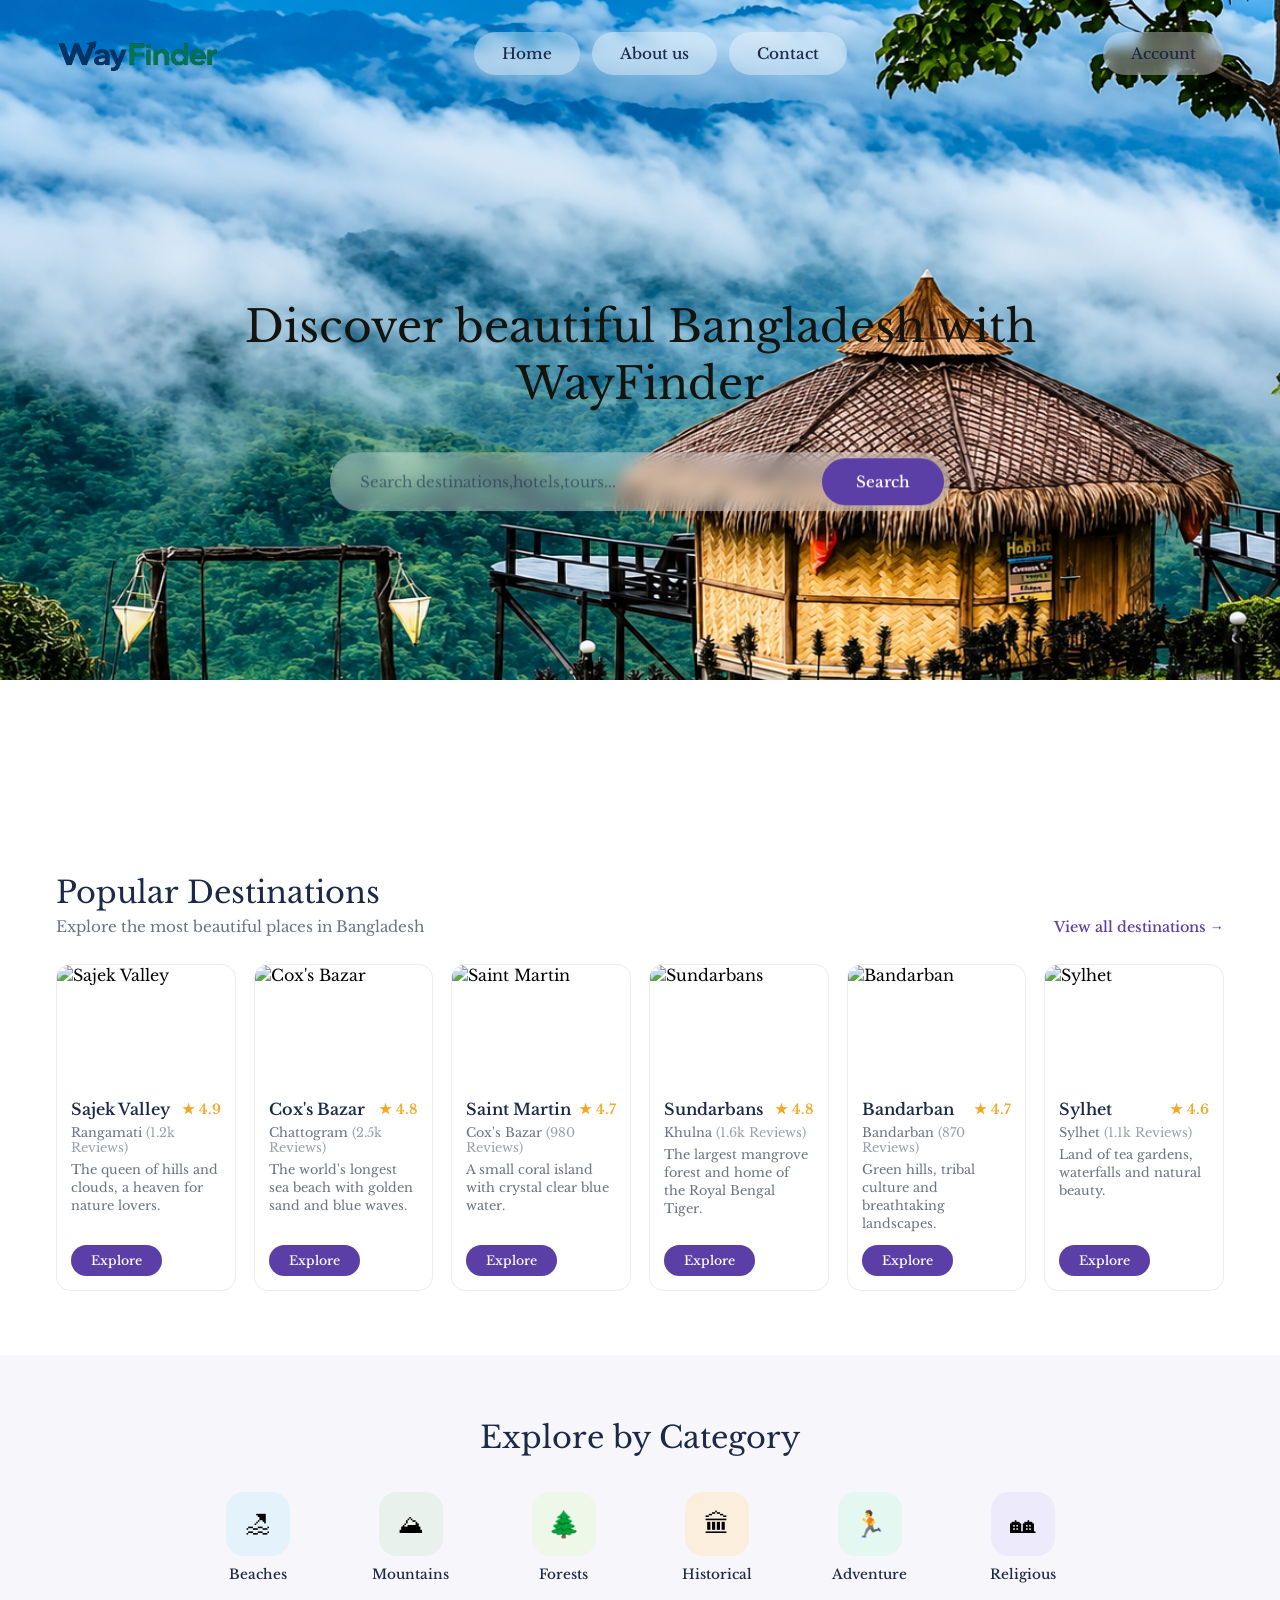
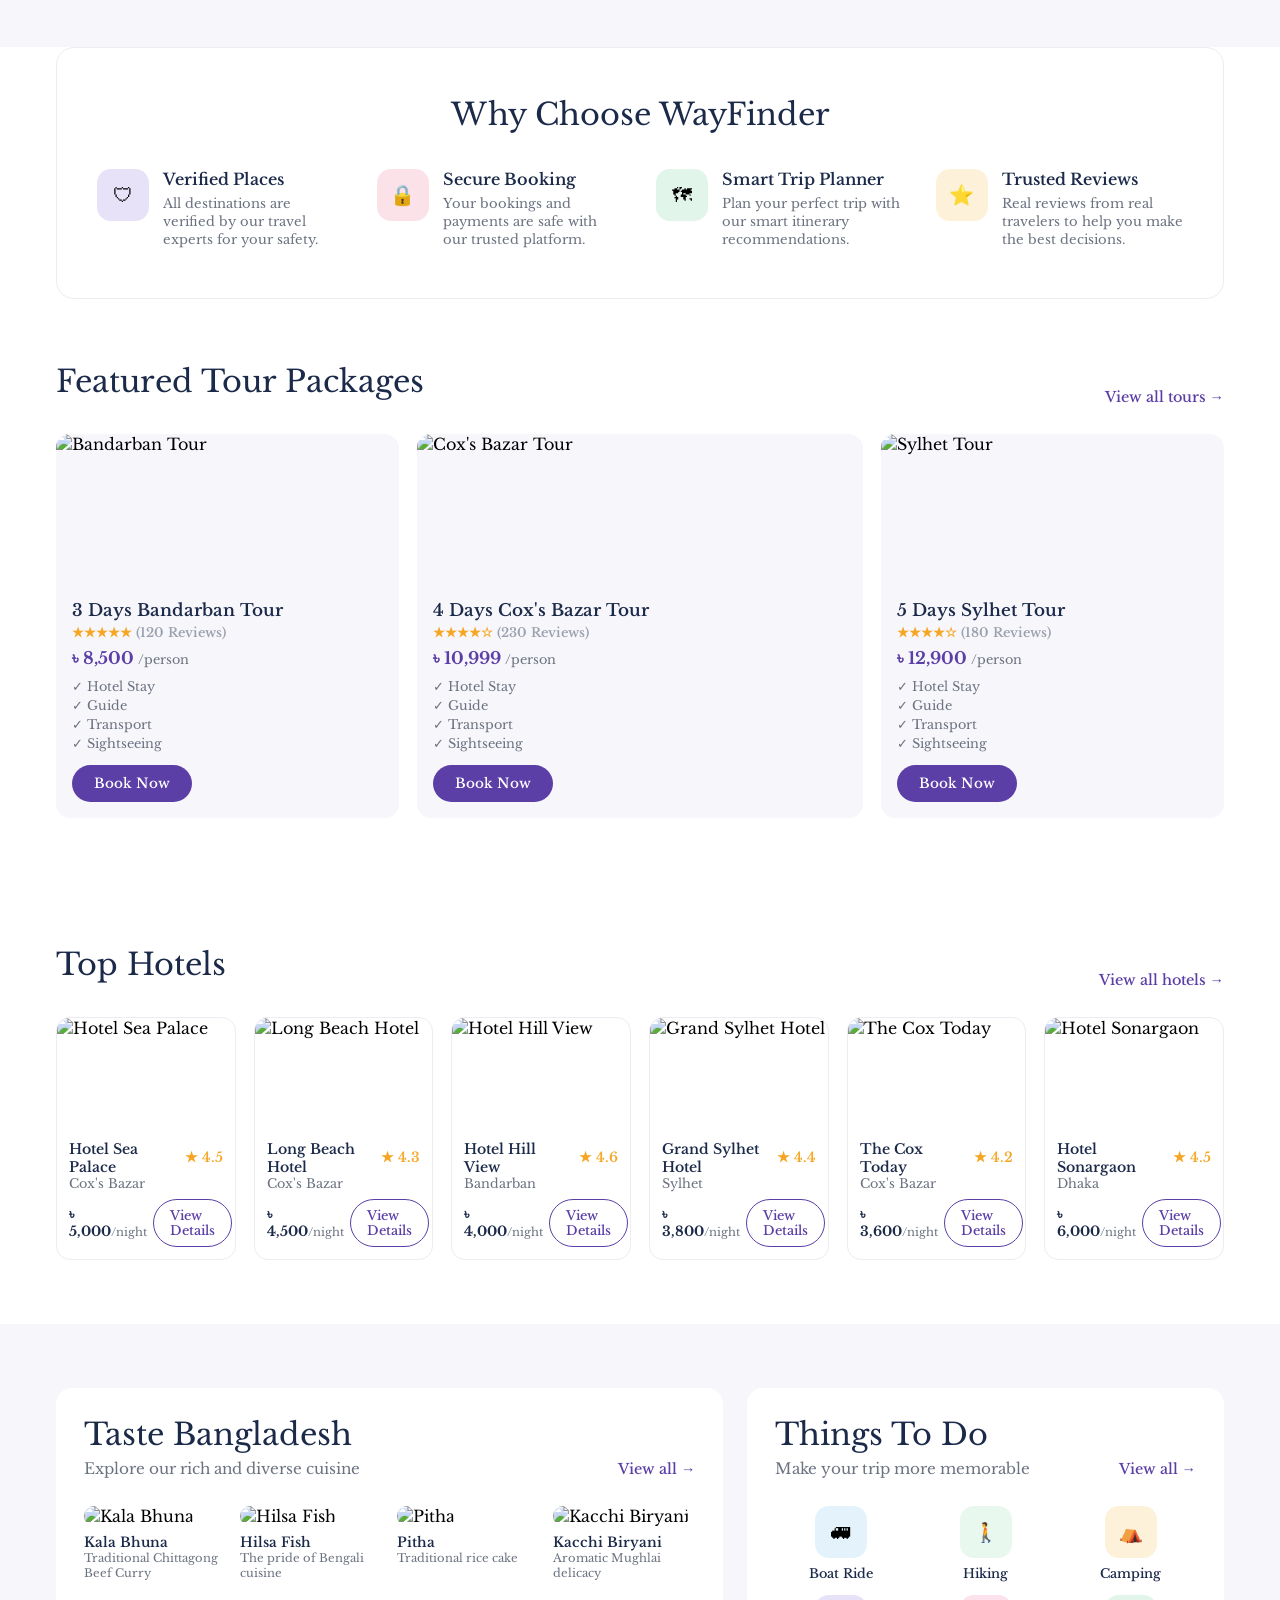
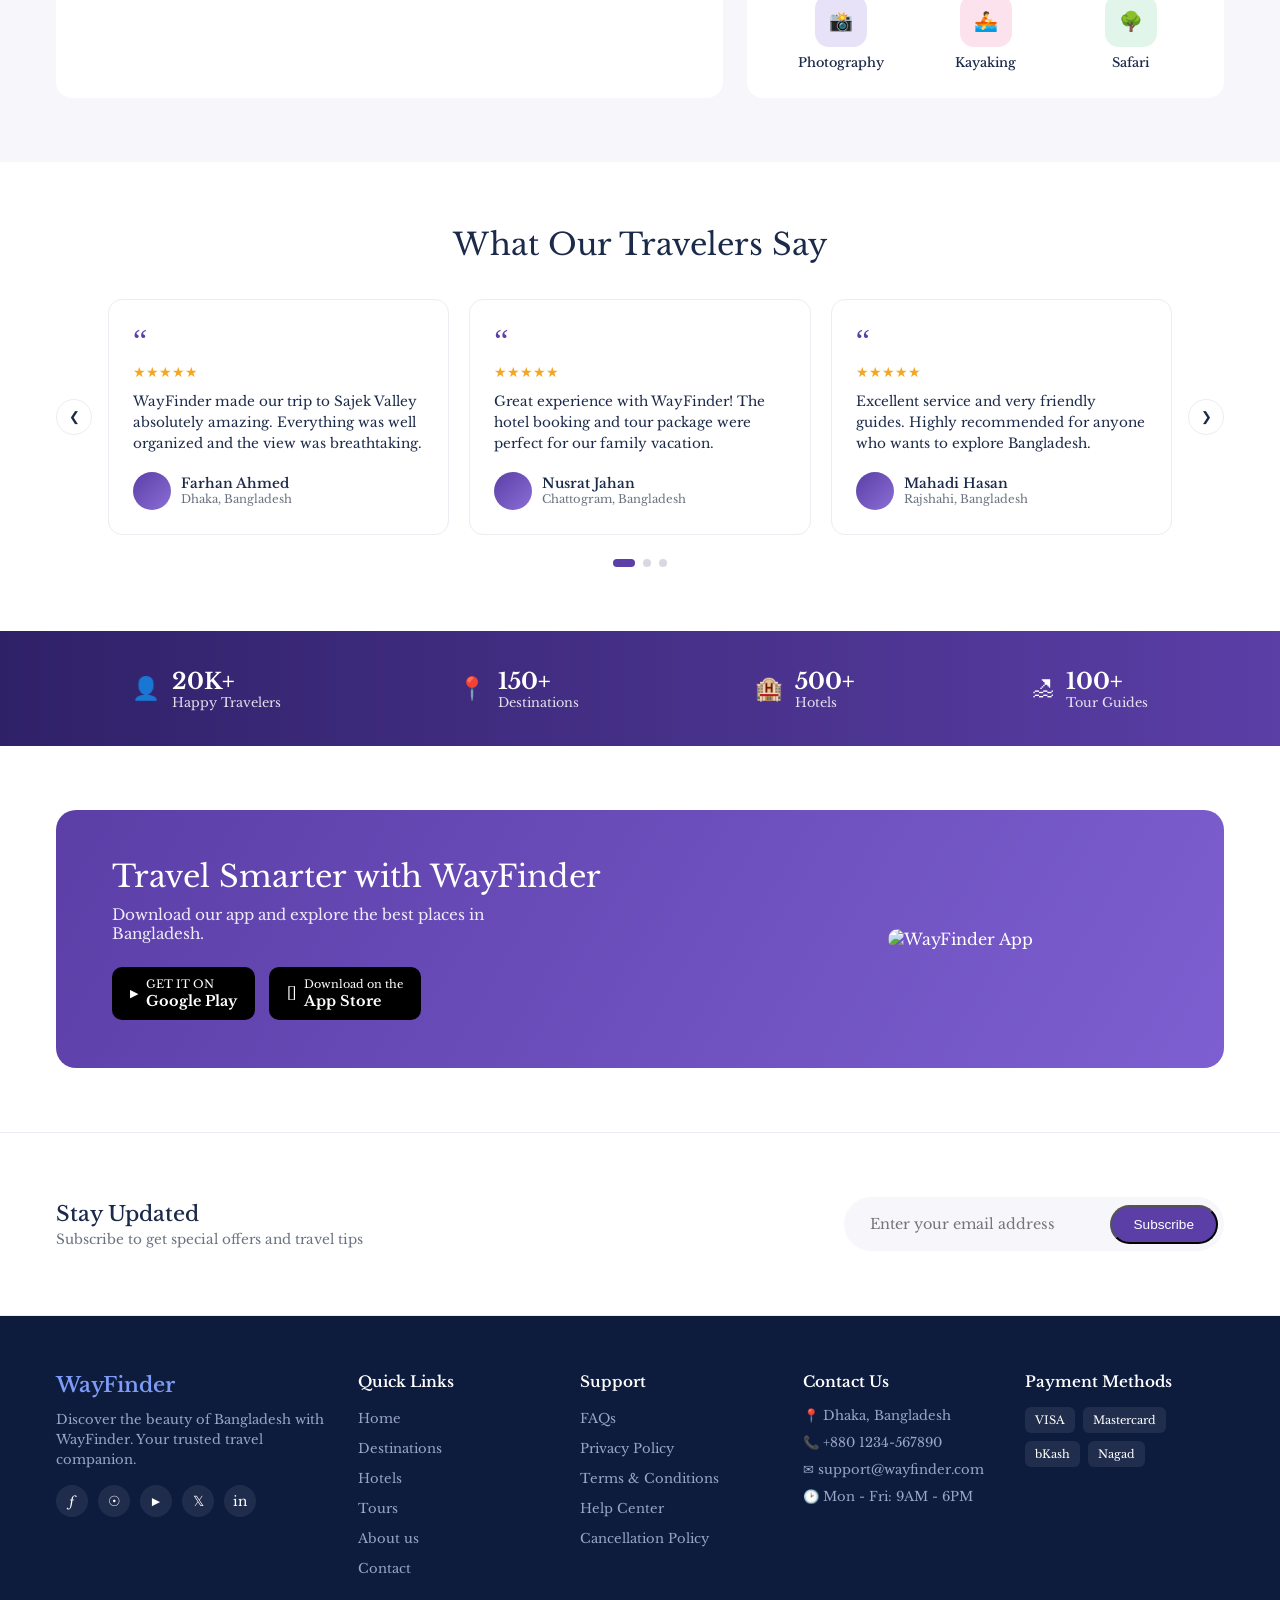
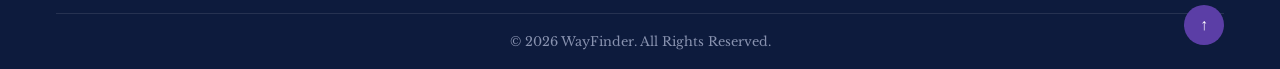
==== commit 1a73123d: "update" ====
--- a/index.html
+++ b/index.html
@@ -87,7 +87,7 @@
                             <h3>Saint Martin</h3>
                             <span class="rating">&#9733; 4.7</span>
                         </div>
-                        <p class="location">Teknaf <span class="reviews">(980 Reviews)</span></p>
+                        <p class="location">Cox's Bazar <span class="reviews">(980 Reviews)</span></p>
                         <p class="desc">A small coral island with crystal clear blue water.</p>
                         <a href="#" class="btn-pill">Explore</a>
                     </div>
--- a/index.css
+++ b/index.css
@@ -176,7 +176,6 @@
     background-color: #4d3390;
 }
 
-
 :root{
   --purple:#5b3ea6;
   --purple-dark:#4d3390;
@@ -187,213 +186,192 @@
   --gold:#f5a623;
 }
 
-
-main 
-{
-  overflow-x: hidden;
-}
-
-main section
-{
-  padding: 64px 56px;
-}
-.center-heading
-{
-  text-align: center;
-  margin-bottom: 36px;
-  font-weight: 400;     
-  color: var(--navy);
-  font-size: 1.9rem;
-}
-.section-heading
-{
- display:flex;
- align-items: flex-end;
- justify-content: space-between;
- margin-bottom:28px;
-
-}
-
-.section-heading h2
-{
-  color: var(--navy);
-  font-weight: 400;
-  font-size: 1.9rem;
-  margin-bottom: 6px;
-
-}
-.section-heading p
-{
-  color: var(--muted);
-  font-size: 0.95rem;
-}
-
-.view-all
-{
-    color: var(--purple);
-    font-size: 0.9rem;
-    text-decoration: none;
-    font-weight: 500;
-    white-space: nowrap;
-}
-
-.view-all:hover
-{
-    text-decoration: underline;
-}
-
-.btn-pill
-{
-    display: inline-block;
-    background: var(--purple);
-    color: #fff;
-    padding: 10px 22px;
-    border-radius: 999px;
-    text-decoration: none;
-    font-size: 0.85rem;
-    font-weight: 500;
-    text-align: center;
-    transition: background 0.25s ease;
-}
-
-.btn-pill:hover
-{
-    background: var(--purple-dark);
-}
-
-.btn-outline
-{
-   display: inline-block;
-   border: 1px solid var(--purple);
-   color: var(--purple);
-   padding: 8px 16px;
-   border-radius: 999px;
-   text-decoration: none;
-   font-size: 0.8rem;
-   font-weight: 500;
-   transition: all 0.25s ease;
-}
-
-.btn-outline:hover
-{
-    background: var(--purple);
-    color: #fff;
-}
-
-.destinations-grid
-{
-  display: grid;
-  grid-template-columns: repeat(6, 1fr);
-  gap: 18px;
-}
-.destination-card
-{
-background: #fff;
-border: 1px solid var(--card-border);
-border-radius: 14px;
-overflow: hidden;
-display: flex;
-flex-direction: column;
-transition: transform 0.25s ease, box-shadow 0.25s ease;
-}   
-.destination-card:hover
-{
-    transform: translateY(-4px);
-    box-shadow: 0 12px 28px rgba(28,42,74,0.12);
-}
-
-.destination-card img
-{
-    width: 100%;
-    height: 120px;
-    object-fit: cover;
-    display: block;
-}
-.destination-info
-{
-    padding: 14px;
-    flex: 1;
-    display: flex;
-    flex-direction: column;
-    gap: 6px;
-}
-.destination-title-row
-{
-    display: flex;
-    align-items: center;
-    justify-content: space-between;
-}
-.destination-title-row h3
-{
-    font-size: 1rem;
-    font-weight: 600;
-    color: var(--navy);
-}
-.rating
-{
-    color: var(--gold);
-    font-size: 0.85rem;
-    font-weight: 600;
-    white-space: nowrap;
-}
-
-.location
-{
-    color: var(--muted);
-    font-size: 0.8rem;
-}
-.reviews
-{
-    color: var(--muted);
-    font-size: 0.8rem;
-    white-space: nowrap;
-}
-.desc
-{
-    color: var(--muted);
-    font-size: 0.8rem;
-    line-height: 1.4;
-    flex: 1;
-}
-.destination-info .btn-pill
-{
-    align-self: flex-start;
-    margin-top: 6px;
-    padding: 8px 20px;
-    font-size: 0.78rem;
-    
-}
-
-.categories
-{
- background: var(--bg-soft);
-
-}
-.categories-grid
-{
- display: grid;
- grid-template-columns: repeat(6, 1fr);
- gap: 18px;
- max-width: 900px;
- margin: 0 auto;
-}
-.category-item
-{
-    display: flex;
-    flex-direction: column;
-    align-items: center;
-    gap: 10px;
-}
-
-.category-icon
-{
-    width: 64px;
-    height: 64px;
-    border-radius: 18px;
-    display: flex;
-    align-items: center;
-    justify-content: center;
-    font-size: 1.6rem;
+main{
+  overflow-x:hidden;
+}
+
+main section{
+  padding:64px 56px;
+}
+
+.center-heading{
+  text-align:center;
+  font-weight:400;
+  color:var(--navy);
+  font-size:1.9rem;
+  margin-bottom:36px;
+}
+
+.section-heading{
+  display:flex;
+  align-items:flex-end;
+  justify-content:space-between;
+  margin-bottom:28px;
+}
+
+.section-heading h2{
+  font-weight:400;
+  color:var(--navy);
+  font-size:1.9rem;
+  margin-bottom:6px;
+}
+
+.section-heading p{
+  color:var(--muted);
+  font-size:0.95rem;
+}
+
+.view-all{
+  color:var(--purple);
+  text-decoration:none;
+  font-size:0.9rem;
+  font-weight:500;
+  white-space:nowrap;
+}
+
+.view-all:hover{
+  text-decoration:underline;
+}
+
+.btn-pill{
+  display:inline-block;
+  background:var(--purple);
+  color:#fff;
+  text-decoration:none;
+  padding:10px 22px;
+  border-radius:999px;
+  font-size:0.85rem;
+  font-weight:500;
+  text-align:center;
+  transition:background 0.25s ease;
+}
+
+.btn-pill:hover{
+  background:var(--purple-dark);
+}
+
+.btn-outline{
+  display:inline-block;
+  border:1px solid var(--purple);
+  color:var(--purple);
+  text-decoration:none;
+  padding:8px 16px;
+  border-radius:999px;
+  font-size:0.8rem;
+  font-weight:500;
+  transition:all 0.25s ease;
+}
+
+.btn-outline:hover{
+  background:var(--purple);
+  color:#fff;
+}
+
+.destinations-grid{
+  display:grid;
+  grid-template-columns:repeat(6,1fr);
+  gap:18px;
+}
+
+.destination-card{
+  background:#fff;
+  border:1px solid var(--card-border);
+  border-radius:14px;
+  overflow:hidden;
+  display:flex;
+  flex-direction:column;
+  transition:transform 0.25s ease, box-shadow 0.25s ease;
+}
+
+.destination-card:hover{
+  transform:translateY(-4px);
+  box-shadow:0 12px 28px rgba(28,42,74,0.12);
+}
+
+.destination-card img{
+  width:100%;
+  height:120px;
+  object-fit:cover;
+  display:block;
+}
+
+.destination-info{
+  padding:14px;
+  display:flex;
+  flex-direction:column;
+  gap:6px;
+  flex:1;
+}
+
+.destination-title-row{
+  display:flex;
+  align-items:center;
+  justify-content:space-between;
+}
+
+.destination-title-row h3{
+  font-size:1rem;
+  font-weight:600;
+  color:var(--navy);
+}
+
+.rating{
+  color:var(--gold);
+  font-size:0.85rem;
+  font-weight:600;
+  white-space:nowrap;
+}
+
+.location{
+  font-size:0.8rem;
+  color:var(--muted);
+}
+
+.reviews{
+  color:#9aa0ac;
+}
+
+.desc{
+  font-size:0.8rem;
+  color:var(--muted);
+  line-height:1.4;
+  flex:1;
+}
+
+.destination-info .btn-pill{
+  align-self:flex-start;
+  margin-top:6px;
+  padding:8px 20px;
+  font-size:0.78rem;
+}
+
+.categories{
+  background:var(--bg-soft);
+}
+
+.categories-grid{
+  display:grid;
+  grid-template-columns:repeat(6,1fr);
+  gap:18px;
+  max-width:900px;
+  margin:0 auto;
+}
+
+.category-item{
+  display:flex;
+  flex-direction:column;
+  align-items:center;
+  gap:10px;
+}
+
+.category-icon{
+  width:64px;
+  height:64px;
+  border-radius:18px;
+  display:flex;
+  align-items:center;
+  justify-content:center;
+  font-size:1.6rem;
 }
 
 .icon-beach{ background:#e4f3fb; }
@@ -403,74 +381,623 @@
 .icon-adventure{ background:#e5f7f1; }
 .icon-religious{ background:#eceafb; }
 
-.category-item p
-{
-    color: var(--navy);
-    font-size: 0.85rem;
-    font-weight: 500;
-}
-.why-choose
-{
-    border-top: 1px solid var(--card-border);
-    border-right: 18px;
-    margin: 0 56px;
-    width: auto;
-    padding: 48px 40px;
-}
-
-.why-grid
-{
-    display: grid;
-    grid-template-columns: repeat(4, 1fr);
-    gap: 32px;
-}
-
-.why-item
-{
-    display: flex;
-    align-items: flex-start;
-    gap: 14px;
-}
-
-.why-icon
-{
-    min-width: 52px;
-    height: 52px;
-    border-radius: 14px;
-    display: flex;
-    align-items: center;
-    justify-content: center;
-    font-size: 1.25rem;
-    
-}
-
+.category-item p{
+  font-size:0.85rem;
+  color:var(--navy);
+  font-weight:500;
+}
+
+.why-choose{
+  border:1px solid var(--card-border);
+  border-radius:18px;
+  margin:0 56px;
+  width:auto;
+  padding:48px 40px;
+}
+
+.why-grid{
+  display:grid;
+  grid-template-columns:repeat(4,1fr);
+  gap:32px;
+}
+
+.why-item{
+  display:flex;
+  align-items:flex-start;
+  gap:14px;
+}
+
+.why-icon{
+  min-width:52px;
+  height:52px;
+  border-radius:14px;
+  display:flex;
+  align-items:center;
+  justify-content:center;
+  font-size:1.25rem;
+}
 
 .icon-verified{ background:#e7e2f7; }
 .icon-secure{ background:#fbe2e9; }
 .icon-planner{ background:#e1f5ea; }
 .icon-trusted{ background:#fdf1d9; }
 
-.why-item h4
-{
-    font-size: 1rem;
-    color: var(--navy);
-    margin: bottom 6px;
-    font-weight: 600px;
-}
-
-.why-item p
-{
-    font-size:0.82rem;
-    color:var(--muted);
-    line-height:1.4;
-    
-}
-
-.tours-grid
-{
- display:grid;
- grid-template-columns: 1fr 1/3fr 
- 
- 
-
-}
+.why-item h4{
+  font-size:1rem;
+  color:var(--navy);
+  margin-bottom:6px;
+  font-weight:600;
+}
+
+.why-item p{
+  font-size:0.82rem;
+  color:var(--muted);
+  line-height:1.4;
+}
+
+.tours-grid{
+  display:grid;
+  grid-template-columns:1fr 1.3fr 1fr;
+  gap:18px;
+}
+
+.tour-card{
+  background:var(--bg-soft);
+  border-radius:14px;
+  overflow:hidden;
+  display:flex;
+  flex-direction:column;
+}
+
+.tour-card img{
+  width:100%;
+  height:150px;
+  object-fit:cover;
+  display:block;
+}
+
+.tour-info{
+  padding:16px;
+}
+
+.tour-info h3{
+  font-size:1.05rem;
+  color:var(--navy);
+  font-weight:600;
+  margin-bottom:4px;
+}
+
+.tour-info .rating{
+  font-size:0.8rem;
+  margin-bottom:8px;
+  display:block;
+}
+
+.tour-info .price{
+  color:var(--purple);
+  font-weight:700;
+  font-size:1.05rem;
+  margin-bottom:10px;
+}
+
+.tour-info .price span{
+  color:var(--muted);
+  font-weight:400;
+  font-size:0.8rem;
+}
+
+.tour-features{
+  list-style:none;
+  display:flex;
+  flex-direction:column;
+  gap:4px;
+  margin-bottom:14px;
+}
+
+.tour-features li{
+  font-size:0.8rem;
+  color:var(--muted);
+}
+
+.hotels-grid{
+  display:grid;
+  grid-template-columns:repeat(6,1fr);
+  gap:18px;
+}
+
+.hotel-card{
+  background:#fff;
+  border:1px solid var(--card-border);
+  border-radius:14px;
+  overflow:hidden;
+  transition:transform 0.25s ease, box-shadow 0.25s ease;
+}
+
+.hotel-card:hover{
+  transform:translateY(-4px);
+  box-shadow:0 12px 28px rgba(28,42,74,0.12);
+}
+
+.hotel-card img{
+  width:100%;
+  height:110px;
+  object-fit:cover;
+  display:block;
+}
+
+.hotel-info{
+  padding:12px;
+}
+
+.hotel-title-row{
+  display:flex;
+  align-items:center;
+  justify-content:space-between;
+  gap:4px;
+}
+
+.hotel-title-row h4{
+  font-size:0.88rem;
+  color:var(--navy);
+  font-weight:600;
+}
+
+.hotel-info .location{
+  margin-bottom:8px;
+}
+
+.hotel-bottom-row{
+  display:flex;
+  align-items:center;
+  justify-content:space-between;
+  gap:6px;
+}
+
+.hotel-bottom-row .price{
+  font-size:0.85rem;
+  font-weight:700;
+  color:var(--navy);
+}
+
+.hotel-bottom-row .price span{
+  font-weight:400;
+  font-size:0.72rem;
+  color:var(--muted);
+}
+
+.split-section{
+  display:grid;
+  grid-template-columns:1.4fr 1fr;
+  gap:24px;
+  background:var(--bg-soft);
+}
+
+.taste-bangladesh,
+.things-to-do{
+  background:#fff;
+  border-radius:16px;
+  padding:28px;
+}
+
+.food-grid{
+  display:grid;
+  grid-template-columns:repeat(4,1fr);
+  gap:14px;
+}
+
+.food-item img{
+  width:100%;
+  height:80px;
+  object-fit:cover;
+  border-radius:10px;
+  margin-bottom:8px;
+}
+
+.food-item p{
+  font-size:0.85rem;
+  font-weight:600;
+  color:var(--navy);
+}
+
+.food-item span{
+  font-size:0.72rem;
+  color:var(--muted);
+  line-height:1.3;
+  display:block;
+}
+
+.activity-grid{
+  display:grid;
+  grid-template-columns:repeat(3,1fr);
+  gap:14px;
+}
+
+.activity-item{
+  display:flex;
+  flex-direction:column;
+  align-items:center;
+  gap:8px;
+  text-align:center;
+}
+
+.activity-icon{
+  width:52px;
+  height:52px;
+  border-radius:14px;
+  display:flex;
+  align-items:center;
+  justify-content:center;
+  font-size:1.2rem;
+}
+
+.icon-boat{ background:#e4f3fb; }
+.icon-hiking{ background:#e9f8ee; }
+.icon-camping{ background:#fdf1d9; }
+.icon-photo{ background:#e7e2f7; }
+.icon-kayak{ background:#fbe2ec; }
+.icon-safari{ background:#e1f5ea; }
+
+.activity-item p{
+  font-size:0.8rem;
+  color:var(--navy);
+  font-weight:500;
+}
+
+.testimonials-wrap{
+  display:flex;
+  align-items:center;
+  gap:16px;
+}
+
+.testimonials-grid{
+  flex:1;
+  display:grid;
+  grid-template-columns:repeat(3,1fr);
+  gap:20px;
+}
+
+.testimonial-card{
+  border:1px solid var(--card-border);
+  border-radius:14px;
+  padding:24px;
+  position:relative;
+}
+
+.quote-mark{
+  color:var(--purple);
+  font-size:2rem;
+  font-family:Georgia, serif;
+  line-height:1;
+}
+
+.stars{
+  color:var(--gold);
+  font-size:0.85rem;
+  margin:8px 0 10px;
+}
+
+.testimonial-text{
+  font-size:0.85rem;
+  color:var(--navy);
+  line-height:1.55;
+  margin-bottom:18px;
+}
+
+.testimonial-author{
+  display:flex;
+  align-items:center;
+  gap:10px;
+}
+
+.avatar{
+  width:38px;
+  height:38px;
+  border-radius:50%;
+  background:linear-gradient(135deg,#5b3ea6,#8a6fd6);
+}
+
+.author-name{
+  font-size:0.85rem;
+  font-weight:600;
+  color:var(--navy);
+}
+
+.author-location{
+  font-size:0.72rem;
+  color:var(--muted);
+}
+
+.carousel-arrow{
+  border:1px solid var(--card-border);
+  background:#fff;
+  width:36px;
+  height:36px;
+  border-radius:50%;
+  cursor:pointer;
+  color:var(--navy);
+  flex-shrink:0;
+  transition:background 0.2s ease;
+}
+
+.carousel-arrow:hover{
+  background:var(--bg-soft);
+}
+
+.carousel-dots{
+  display:flex;
+  justify-content:center;
+  gap:8px;
+  margin-top:24px;
+}
+
+.dot{
+  width:8px;
+  height:8px;
+  border-radius:50%;
+  background:#d8d8e2;
+}
+
+.dot.active{
+  background:var(--purple);
+  width:22px;
+  border-radius:999px;
+}
+
+.stats-bar{
+  background:linear-gradient(90deg,#2f2168,#5b3ea6);
+  display:flex;
+  justify-content:space-around;
+  align-items:center;
+  flex-wrap:wrap;
+  padding:36px 56px;
+  gap:24px;
+}
+
+.stat-item{
+  display:flex;
+  align-items:center;
+  gap:12px;
+  color:#fff;
+}
+
+.stat-icon{
+  font-size:1.4rem;
+}
+
+.stat-number{
+  font-size:1.4rem;
+  font-weight:700;
+}
+
+.stat-label{
+  font-size:0.8rem;
+  opacity:0.85;
+}
+
+.app-promo{
+  background:linear-gradient(120deg,#5b3ea6,#7d5fd1);
+  border-radius:20px;
+  margin:64px 56px;
+  padding:48px 56px;
+  display:flex;
+  align-items:center;
+  justify-content:space-between;
+  gap:32px;
+  color:#fff;
+}
+
+.app-promo-text h2{
+  font-weight:400;
+  font-size:1.9rem;
+  margin-bottom:10px;
+}
+
+.app-promo-text p{
+  font-size:0.95rem;
+  opacity:0.9;
+  margin-bottom:24px;
+  max-width:420px;
+}
+
+.store-buttons{
+  display:flex;
+  gap:14px;
+}
+
+.store-btn{
+  display:flex;
+  align-items:center;
+  gap:8px;
+  background:#000;
+  color:#fff;
+  text-decoration:none;
+  padding:10px 18px;
+  border-radius:10px;
+  font-size:0.7rem;
+  line-height:1.3;
+}
+
+.store-btn strong{
+  font-size:0.9rem;
+}
+
+.app-promo-image img{
+  width:280px;
+  max-width:100%;
+  border-radius:16px;
+  display:block;
+}
+
+.newsletter{
+  display:flex;
+  align-items:center;
+  justify-content:space-between;
+  gap:24px;
+  flex-wrap:wrap;
+  border-top:1px solid var(--card-border);
+  border-bottom:1px solid var(--card-border);
+}
+
+.newsletter-text h3{
+  font-size:1.3rem;
+  color:var(--navy);
+  font-weight:500;
+  margin-bottom:4px;
+}
+
+.newsletter-text p{
+  font-size:0.85rem;
+  color:var(--muted);
+}
+
+.newsletter-form{ 
+  display:flex;
+  align-items:center;
+  gap:10px;
+  background:var(--bg-soft);
+  border-radius:999px;
+  padding:6px;
+  min-width:380px;
+}
+
+.newsletter-form input{
+  flex:1;
+  border:none;
+  outline:none;
+  background:transparent;
+  padding:12px 20px;
+  font-family:"Libre Baskerville", serif;
+  font-size:0.9rem;
+}
+
+.footer{
+  background:#0d1b3d;
+  color:#c9cfe0;
+  padding:56px 56px 0;
+  position:relative;
+}
+
+.footer-grid{
+  display:grid;
+  grid-template-columns:1.4fr 1fr 1fr 1fr 1fr;
+  gap:24px;
+  padding-bottom:36px;
+}
+
+.footer-brand h3{
+  color:#7d9bf7;
+  font-size:1.3rem;
+  margin-bottom:12px;
+  font-weight:600;
+}
+
+.footer-brand p{
+  font-size:0.82rem;
+  line-height:1.5;
+  margin-bottom:16px;
+  color:#9aa5c4;
+}
+
+.footer-socials{
+  display:flex;
+  gap:10px;
+}
+
+.footer-socials a{
+  width:32px;
+  height:32px;
+  border-radius:50%;
+  background:rgba(255,255,255,0.08);
+  color:#fff;
+  display:flex;
+  align-items:center;
+  justify-content:center;
+  text-decoration:none;
+  font-size:0.85rem;
+}
+
+.footer-col h4{
+  color:#fff;
+  font-size:0.95rem;
+  margin-bottom:16px;
+  font-weight:600;
+}
+
+.footer-col ul{
+  list-style:none;
+  display:flex;
+  flex-direction:column;
+  gap:10px;
+}
+
+.footer-col ul li a,
+.footer-col .contact-list li{
+  color:#9aa5c4;
+  text-decoration:none;
+  font-size:0.82rem;
+}
+
+.footer-col ul li a:hover{
+  color:#fff;
+}
+
+.payment-icons{
+  display:flex;
+  flex-wrap:wrap;
+  gap:8px;
+}
+
+.payment-badge{
+  background:rgba(255,255,255,0.08);
+  color:#fff;
+  font-size:0.7rem;
+  padding:6px 10px;
+  border-radius:6px;
+}
+
+.footer-bottom{
+  border-top:1px solid rgba(255,255,255,0.1);
+  text-align:center;
+  padding:20px 0;
+  font-size:0.8rem;
+  color:#8892af;
+}
+
+.scroll-top{
+  position:absolute;
+  right:56px;
+  bottom:24px;
+  width:40px;
+  height:40px;
+  border-radius:50%;
+  border:none;
+  background:var(--purple);
+  color:#fff;
+  cursor:pointer;
+  font-size:1rem;
+}
+
+@media (max-width:1100px){
+  .destinations-grid{ grid-template-columns:repeat(3,1fr); }
+  .hotels-grid{ grid-template-columns:repeat(3,1fr); }
+  .categories-grid{ grid-template-columns:repeat(3,1fr); }
+  .why-grid{ grid-template-columns:repeat(2,1fr); }
+  .tours-grid{ grid-template-columns:1fr; }
+  .split-section{ grid-template-columns:1fr; }
+  .testimonials-grid{ grid-template-columns:1fr; }
+  .footer-grid{ grid-template-columns:repeat(2,1fr); }
+  .app-promo{ flex-direction:column; text-align:center; }
+}
+
+@media (max-width:640px){
+  main section{ padding:48px 24px; }
+  .why-choose{ margin:0 24px; padding:32px 20px; }
+  .app-promo{ margin:48px 24px; padding:32px; }
+  .destinations-grid{ grid-template-columns:repeat(2,1fr); }
+  .hotels-grid{ grid-template-columns:repeat(2,1fr); }
+  .categories-grid{ grid-template-columns:repeat(2,1fr); }
+  .food-grid{ grid-template-columns:repeat(2,1fr); }
+  .newsletter{ flex-direction:column; align-items:flex-start; }
+  .newsletter-form{ width:100%; min-width:0; }
+  .footer-grid{ grid-template-columns:1fr; }
+}
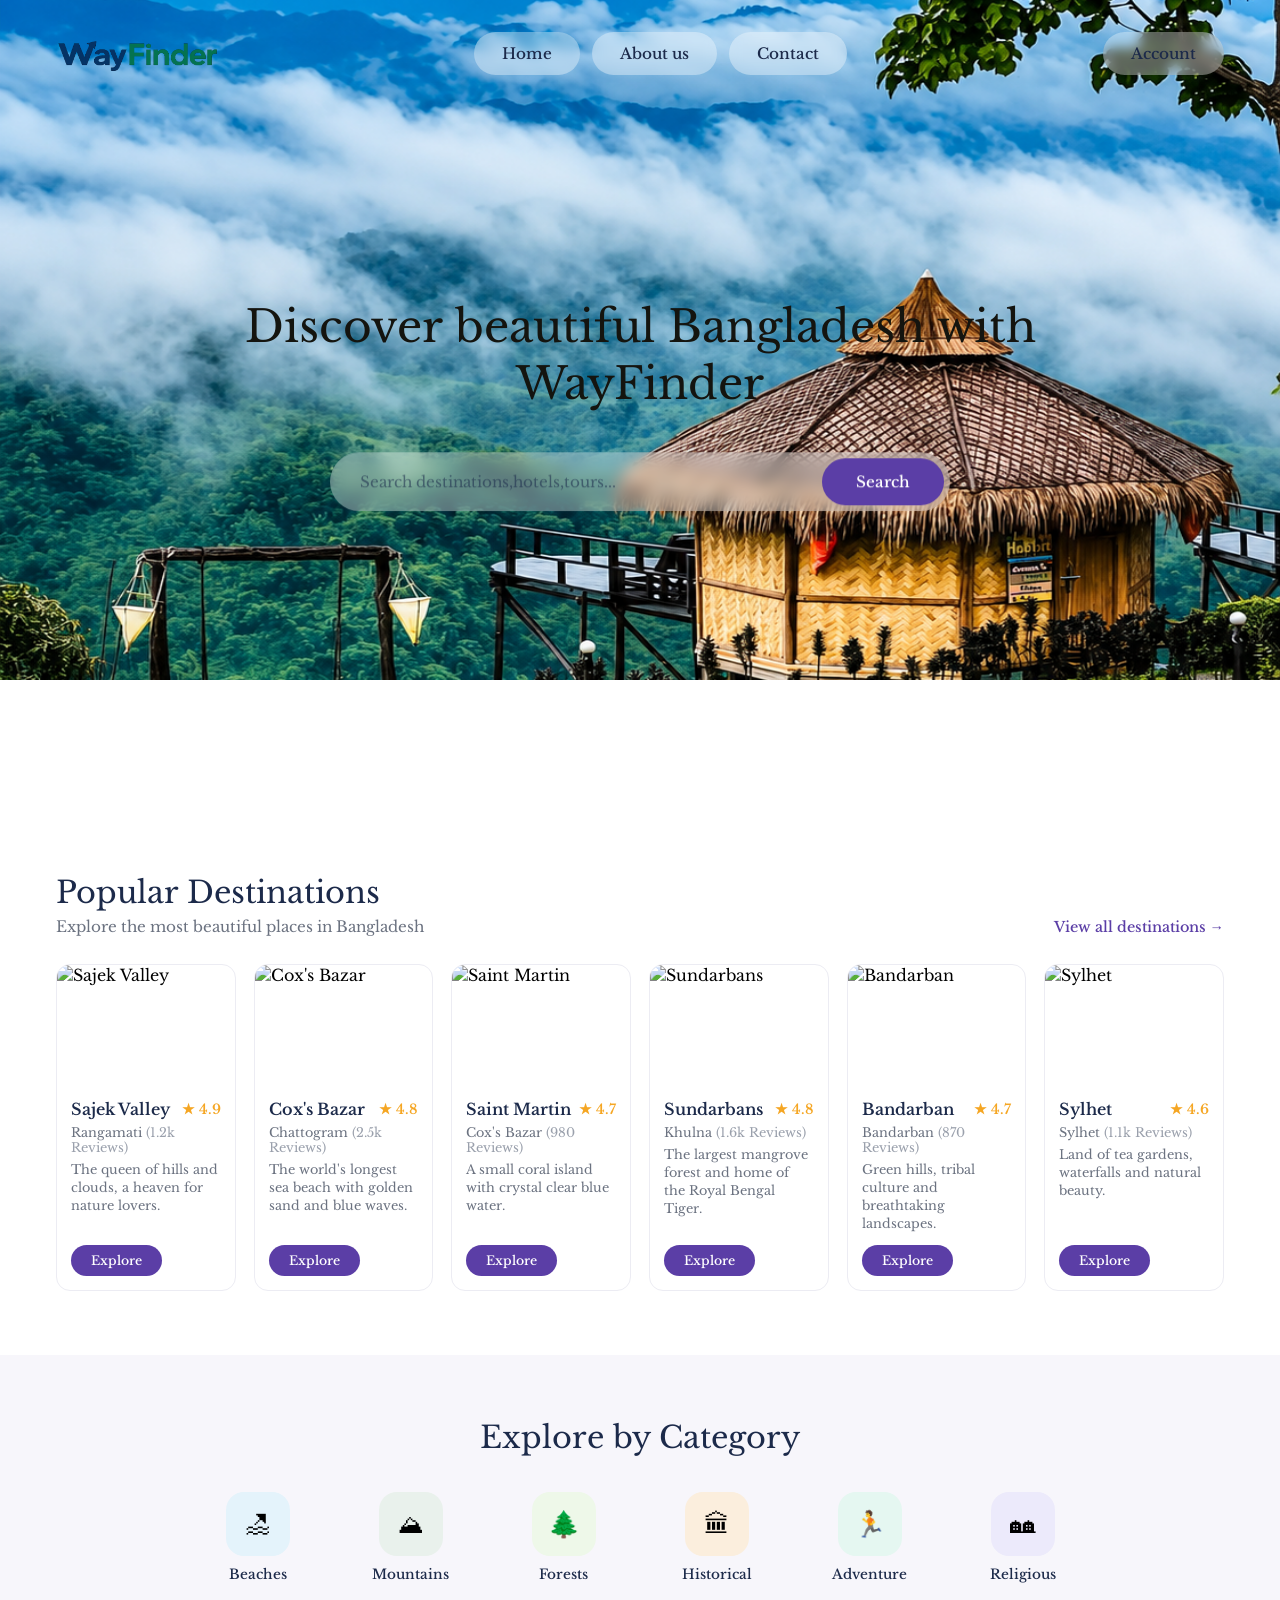
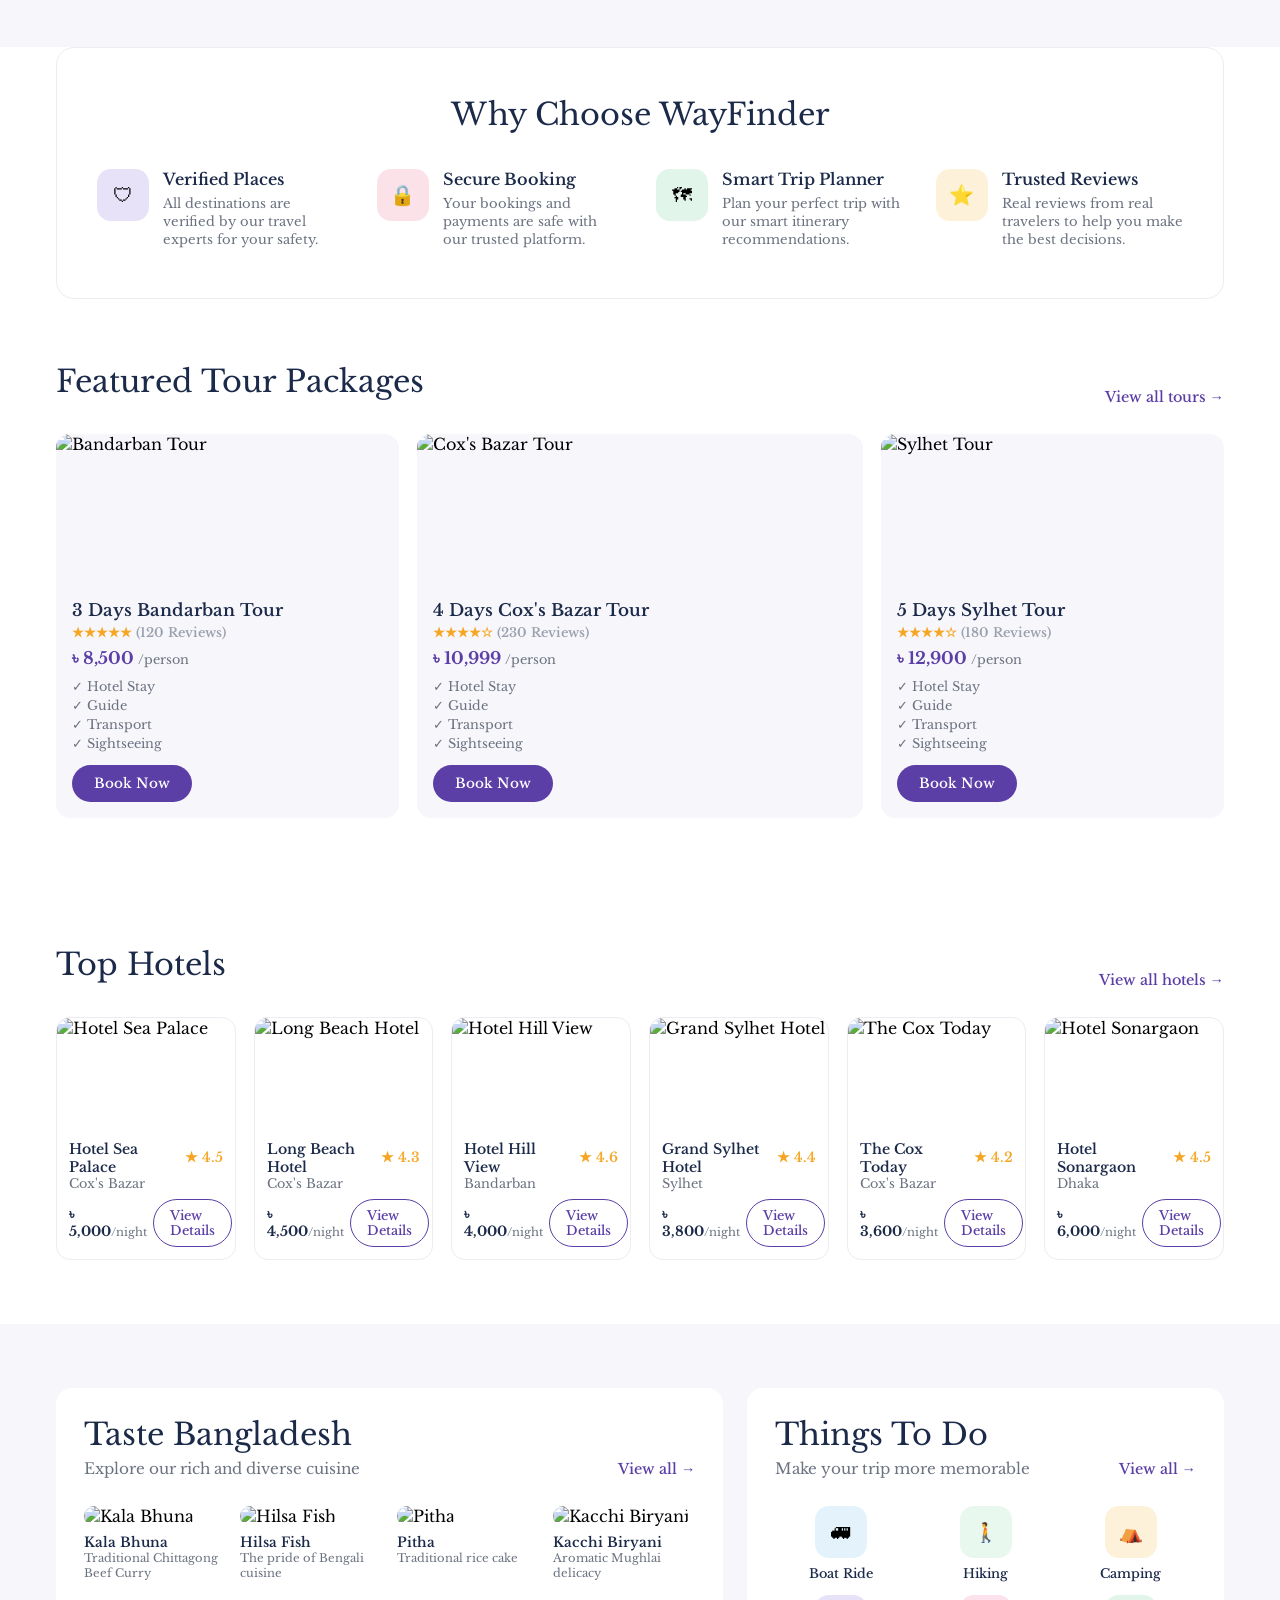
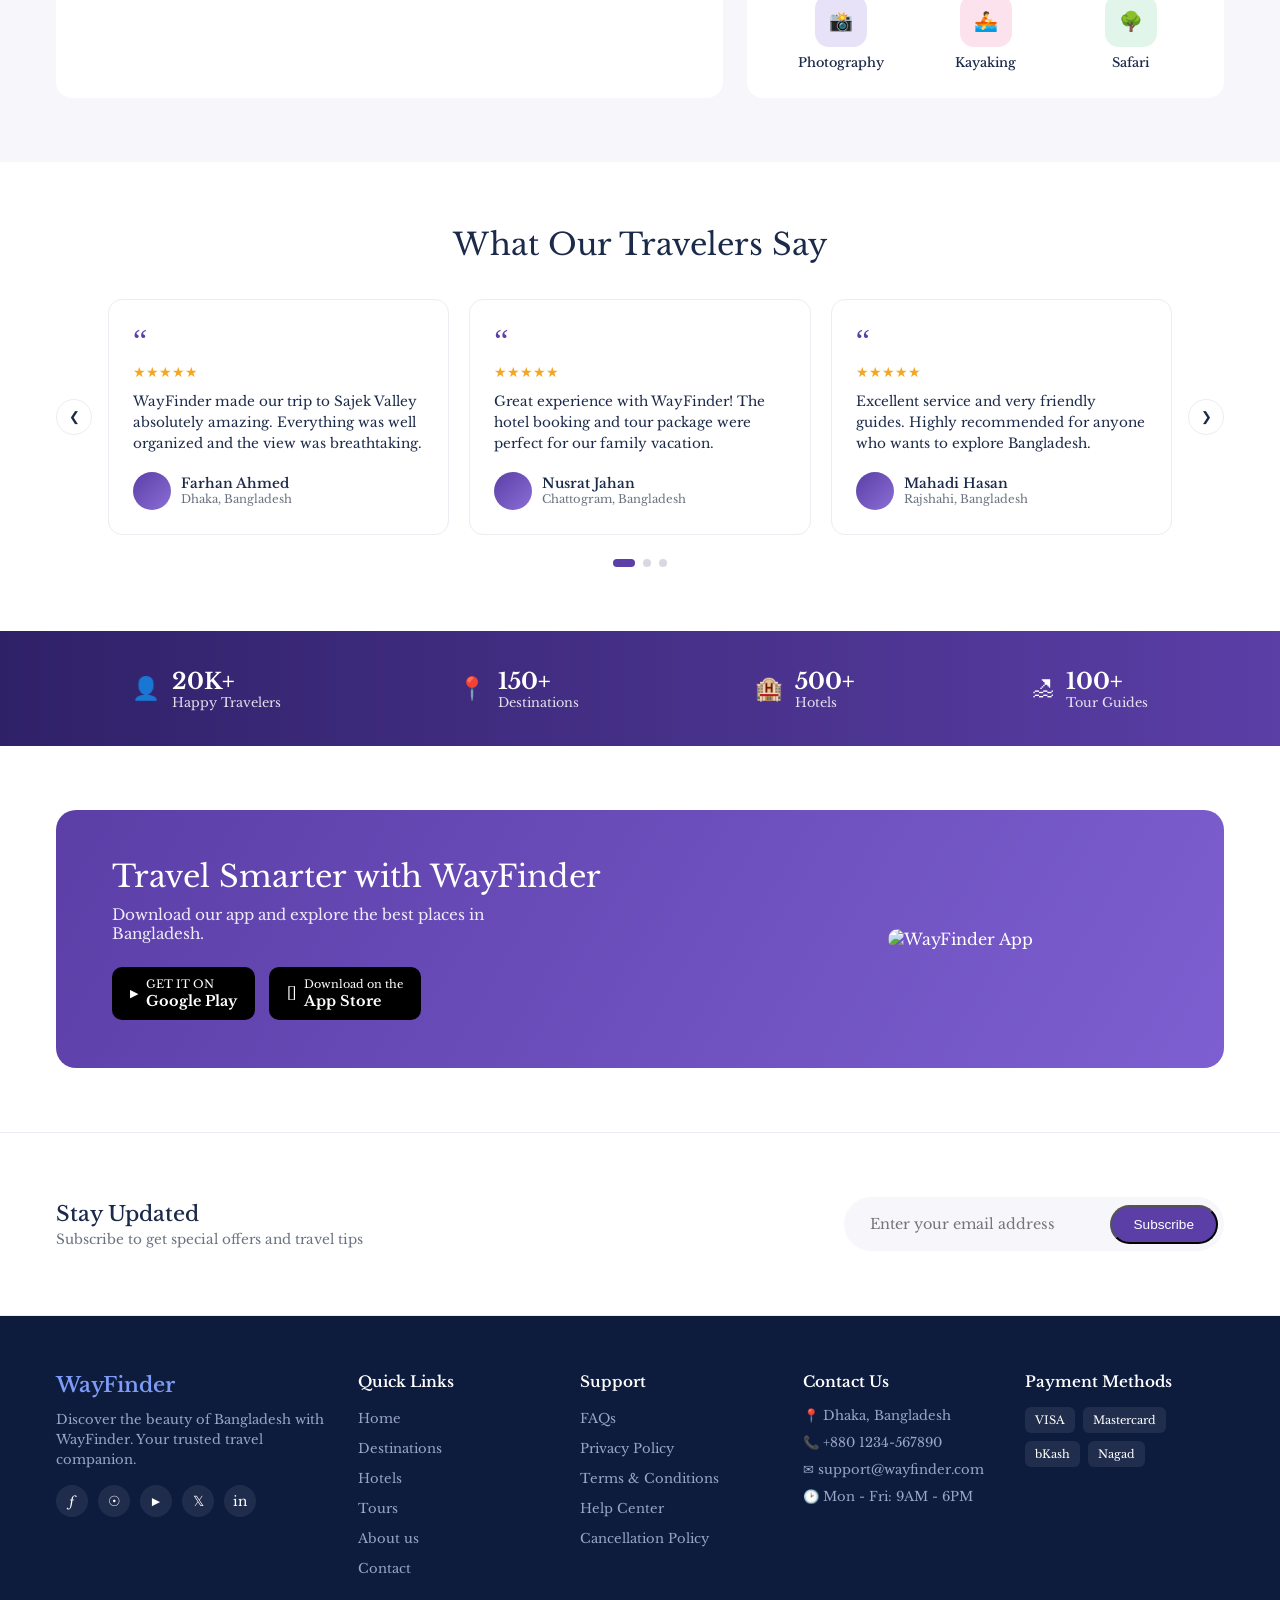
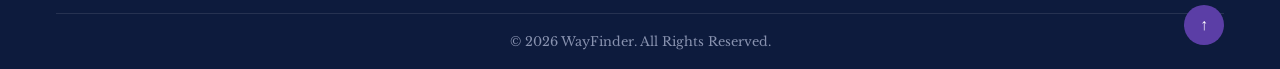
==== commit aca2e177: "update" ====
--- a/index.html
+++ b/index.html
@@ -55,7 +55,7 @@
 
             <div class="destinations-grid">
                 <article class="destination-card">
-                    <img src="" alt="Sajek Valley">
+                    <img src="https://i.pinimg.com/1200x/5f/3e/95/5f3e95d5a758e6dead44ecc646eafe80.jpg" alt="Sajek Valley">
                     <div class="destination-info">
                         <div class="destination-title-row">
                             <h3>Sajek Valley</h3>
@@ -68,7 +68,7 @@
                 </article>
 
                 <article class="destination-card">
-                    <img src="" alt="Cox's Bazar">
+                    <img src="https://images.hive.blog/1536x0/https://utopiaeducators.com/content/images/2020/09/s-m-ibrahim-1NEJkiTTuLU-unsplash.jpg" alt="Cox's Bazar">
                     <div class="destination-info">
                         <div class="destination-title-row">
                             <h3>Cox's Bazar</h3>
@@ -81,7 +81,7 @@
                 </article>
 
                 <article class="destination-card">
-                    <img src="" alt="Saint Martin">
+                    <img src="https://i.pinimg.com/1200x/93/29/98/93299833e3513ba423743c1fe89b9165.jpg" alt="Saint Martin">
                     <div class="destination-info">
                         <div class="destination-title-row">
                             <h3>Saint Martin</h3>
@@ -94,7 +94,7 @@
                 </article>
 
                 <article class="destination-card">
-                    <img src="" alt="Sundarbans">
+                    <img src="https://i.pinimg.com/1200x/30/5e/78/305e7835e9b56d9c237bd152e8e44ceb.jpg" alt="Sundarbans">
                     <div class="destination-info">
                         <div class="destination-title-row">
                             <h3>Sundarbans</h3>
@@ -107,7 +107,7 @@
                 </article>
 
                 <article class="destination-card">
-                    <img src="" alt="Bandarban">
+                    <img src="https://i.pinimg.com/736x/e0/50/30/e0503049ed135395743e143be6dbe152.jpg" alt="Bandarban">
                     <div class="destination-info">
                         <div class="destination-title-row">
                             <h3>Bandarban</h3>
@@ -120,7 +120,7 @@
                 </article>
 
                 <article class="destination-card">
-                    <img src="" alt="Sylhet">
+                    <img src="https://i.pinimg.com/736x/d4/57/8d/d4578d3e109107ee7f18941779bcc8a4.jpg" alt="Sylhet">
                     <div class="destination-info">
                         <div class="destination-title-row">
                             <h3>Sylhet</h3>
@@ -209,7 +209,7 @@
 
             <div class="tours-grid">
                 <article class="tour-card">
-                    <img src="" alt="Bandarban Tour">
+                    <img src="https://i.pinimg.com/736x/ef/c4/5a/efc45a5b048e5da2a0ebe328d03c6471.jpg" alt="Bandarban Tour">
                     <div class="tour-info">
                         <h3>3 Days Bandarban Tour</h3>
                         <p class="rating">&#9733;&#9733;&#9733;&#9733;&#9733; <span class="reviews">(120 Reviews)</span></p>
@@ -225,7 +225,7 @@
                 </article>
 
                 <article class="tour-card tour-card-wide">
-                    <img src="" alt="Cox's Bazar Tour">
+                    <img src="https://i.pinimg.com/736x/3a/74/79/3a747967cc3ec203a43a08a4614afb9e.jpg" alt="Cox's Bazar Tour">
                     <div class="tour-info">
                         <h3>4 Days Cox's Bazar Tour</h3>
                         <p class="rating">&#9733;&#9733;&#9733;&#9733;&#9734; <span class="reviews">(230 Reviews)</span></p>
@@ -241,7 +241,7 @@
                 </article>
 
                 <article class="tour-card">
-                    <img src="" alt="Sylhet Tour">
+                    <img src="https://i.pinimg.com/1200x/3b/d5/74/3bd5746f86e76ef4b92373c952227bfe.jpg" alt="Sylhet Tour">
                     <div class="tour-info">
                         <h3>5 Days Sylhet Tour</h3>
                         <p class="rating">&#9733;&#9733;&#9733;&#9733;&#9734; <span class="reviews">(180 Reviews)</span></p>
@@ -267,7 +267,7 @@
 
             <div class="hotels-grid">
                 <article class="hotel-card">
-                    <img src="" alt="Hotel Sea Palace">
+                    <img src="https://i.pinimg.com/1200x/dc/11/eb/dc11eb7a0b569db9258f83c03306ed57.jpg" alt="Hotel Sea Palace">
                     <div class="hotel-info">
                         <div class="hotel-title-row">
                             <h4>Hotel Sea Palace</h4>
@@ -282,7 +282,7 @@
                 </article>
 
                 <article class="hotel-card">
-                    <img src="" alt="Long Beach Hotel">
+                    <img src="https://encrypted-tbn0.gstatic.com/images?q=tbn:ANd9GcSWLXtyP7lxfpzVKeABEbBVxQh7Qz-JaDzWpH4fem-jtg&s=10" alt="Long Beach Hotel">
                     <div class="hotel-info">
                         <div class="hotel-title-row">
                             <h4>Long Beach Hotel</h4>
@@ -297,7 +297,7 @@
                 </article>
 
                 <article class="hotel-card">
-                    <img src="" alt="Hotel Hill View">
+                    <img src="https://encrypted-tbn0.gstatic.com/images?q=tbn:ANd9GcQsoixNnp7FVeGF-33Nb85xQWKYVIY7CeaX4qrpb7KBsA&s=10" alt="Hotel Hill View">
                     <div class="hotel-info">
                         <div class="hotel-title-row">
                             <h4>Hotel Hill View</h4>
@@ -312,7 +312,7 @@
                 </article>
 
                 <article class="hotel-card">
-                    <img src="" alt="Grand Sylhet Hotel">
+                    <img src="https://encrypted-tbn0.gstatic.com/images?q=tbn:ANd9GcRnHsic1wp-XLf5_auBY4ZyqozZ5eCYJ_7E3UyXgf4WUg&s=10" alt="Grand Sylhet Hotel">
                     <div class="hotel-info">
                         <div class="hotel-title-row">
                             <h4>Grand Sylhet Hotel</h4>
@@ -327,7 +327,7 @@
                 </article>
 
                 <article class="hotel-card">
-                    <img src="" alt="The Cox Today">
+                    <img src="https://encrypted-tbn0.gstatic.com/images?q=tbn:ANd9GcTkZDOl0L7xwVfavZ6asmgyJ3tey5B7jGEkhXr-6Wj69w&s=10" alt="The Cox Today">
                     <div class="hotel-info">
                         <div class="hotel-title-row">
                             <h4>The Cox Today</h4>
@@ -342,7 +342,7 @@
                 </article>
 
                 <article class="hotel-card">
-                    <img src="" alt="Hotel Sonargaon">
+                    <img src="https://encrypted-tbn0.gstatic.com/images?q=tbn:ANd9GcSVMYykotD_KE696_qVNFIKUt0IpoymUcKiuRhFhYrw7Q&s=10" alt="Hotel Sonargaon">
                     <div class="hotel-info">
                         <div class="hotel-title-row">
                             <h4>Hotel Sonargaon</h4>
@@ -370,22 +370,22 @@
                 </div>
                 <div class="food-grid">
                     <div class="food-item">
-                        <img src="" alt="Kala Bhuna">
+                        <img src="https://i.pinimg.com/736x/06/80/09/068009c053c75879f0ab15f506663289.jpg" alt="Kala Bhuna">
                         <p>Kala Bhuna</p>
                         <span>Traditional Chittagong Beef Curry</span>
                     </div>
                     <div class="food-item">
-                        <img src="" alt="Hilsa Fish">
+                        <img src="https://i.pinimg.com/1200x/f3/8c/61/f38c61e61e02f95b464cc54c3fb48bba.jpg" alt="Hilsa Fish">
                         <p>Hilsa Fish</p>
                         <span>The pride of Bengali cuisine</span>
                     </div>
                     <div class="food-item">
-                        <img src="" alt="Pitha">
+                        <img src="https://i.pinimg.com/1200x/a8/fb/62/a8fb62183ae7dadb890233c5ce7d2667.jpg" alt="Pitha">
                         <p>Pitha</p>
                         <span>Traditional rice cake</span>
                     </div>
                     <div class="food-item">
-                        <img src="" alt="Kacchi Biryani">
+                        <img src="https://i.pinimg.com/736x/e3/03/66/e30366e5c9f465fa3c6a174d08489004.jpg" alt="Kacchi Biryani">
                         <p>Kacchi Biryani</p>
                         <span>Aromatic Mughlai delicacy</span>
                     </div>
@@ -534,7 +534,7 @@
                 </div>
             </div>
             <div class="app-promo-image">
-                <img src="" alt="WayFinder App">
+                <img src="https://i.pinimg.com/736x/80/64/36/806436283f2170f2ad59d902255731bd.jpg" alt="WayFinder App">
             </div>
         </section>
 
